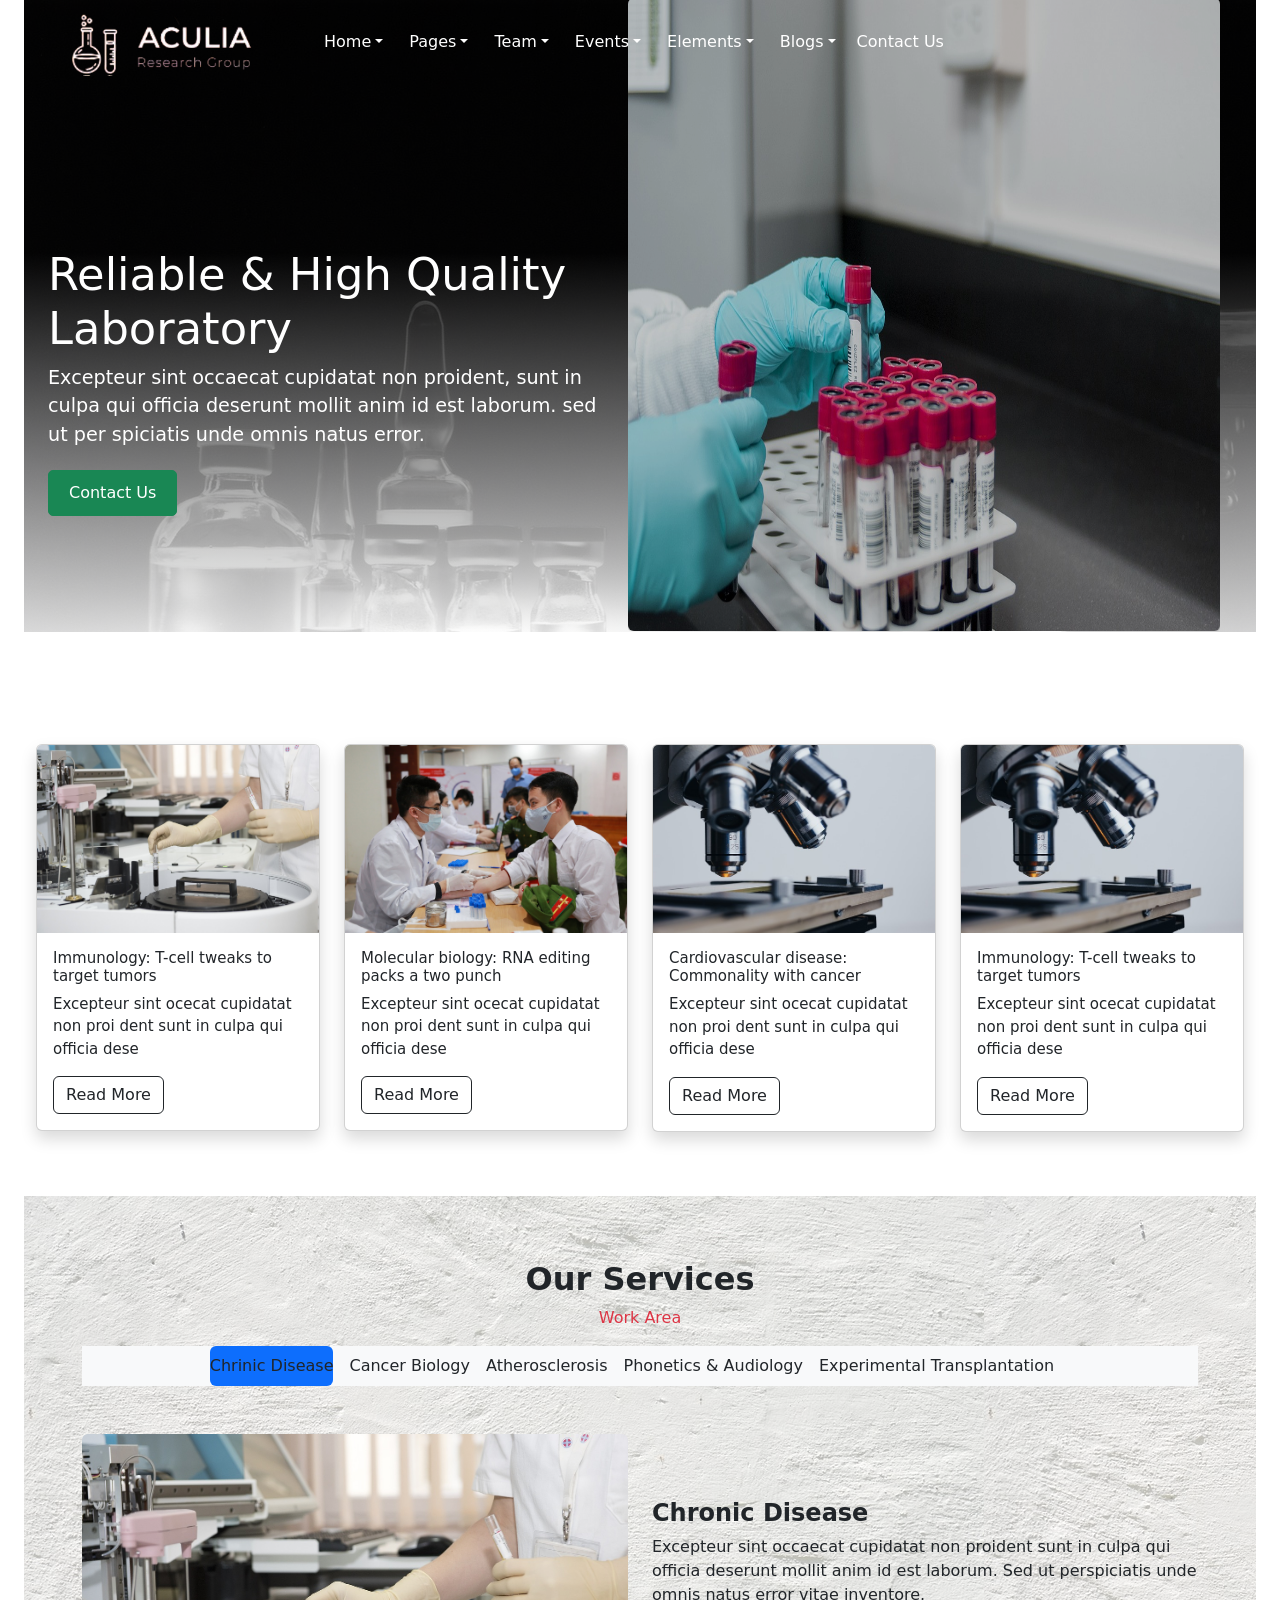
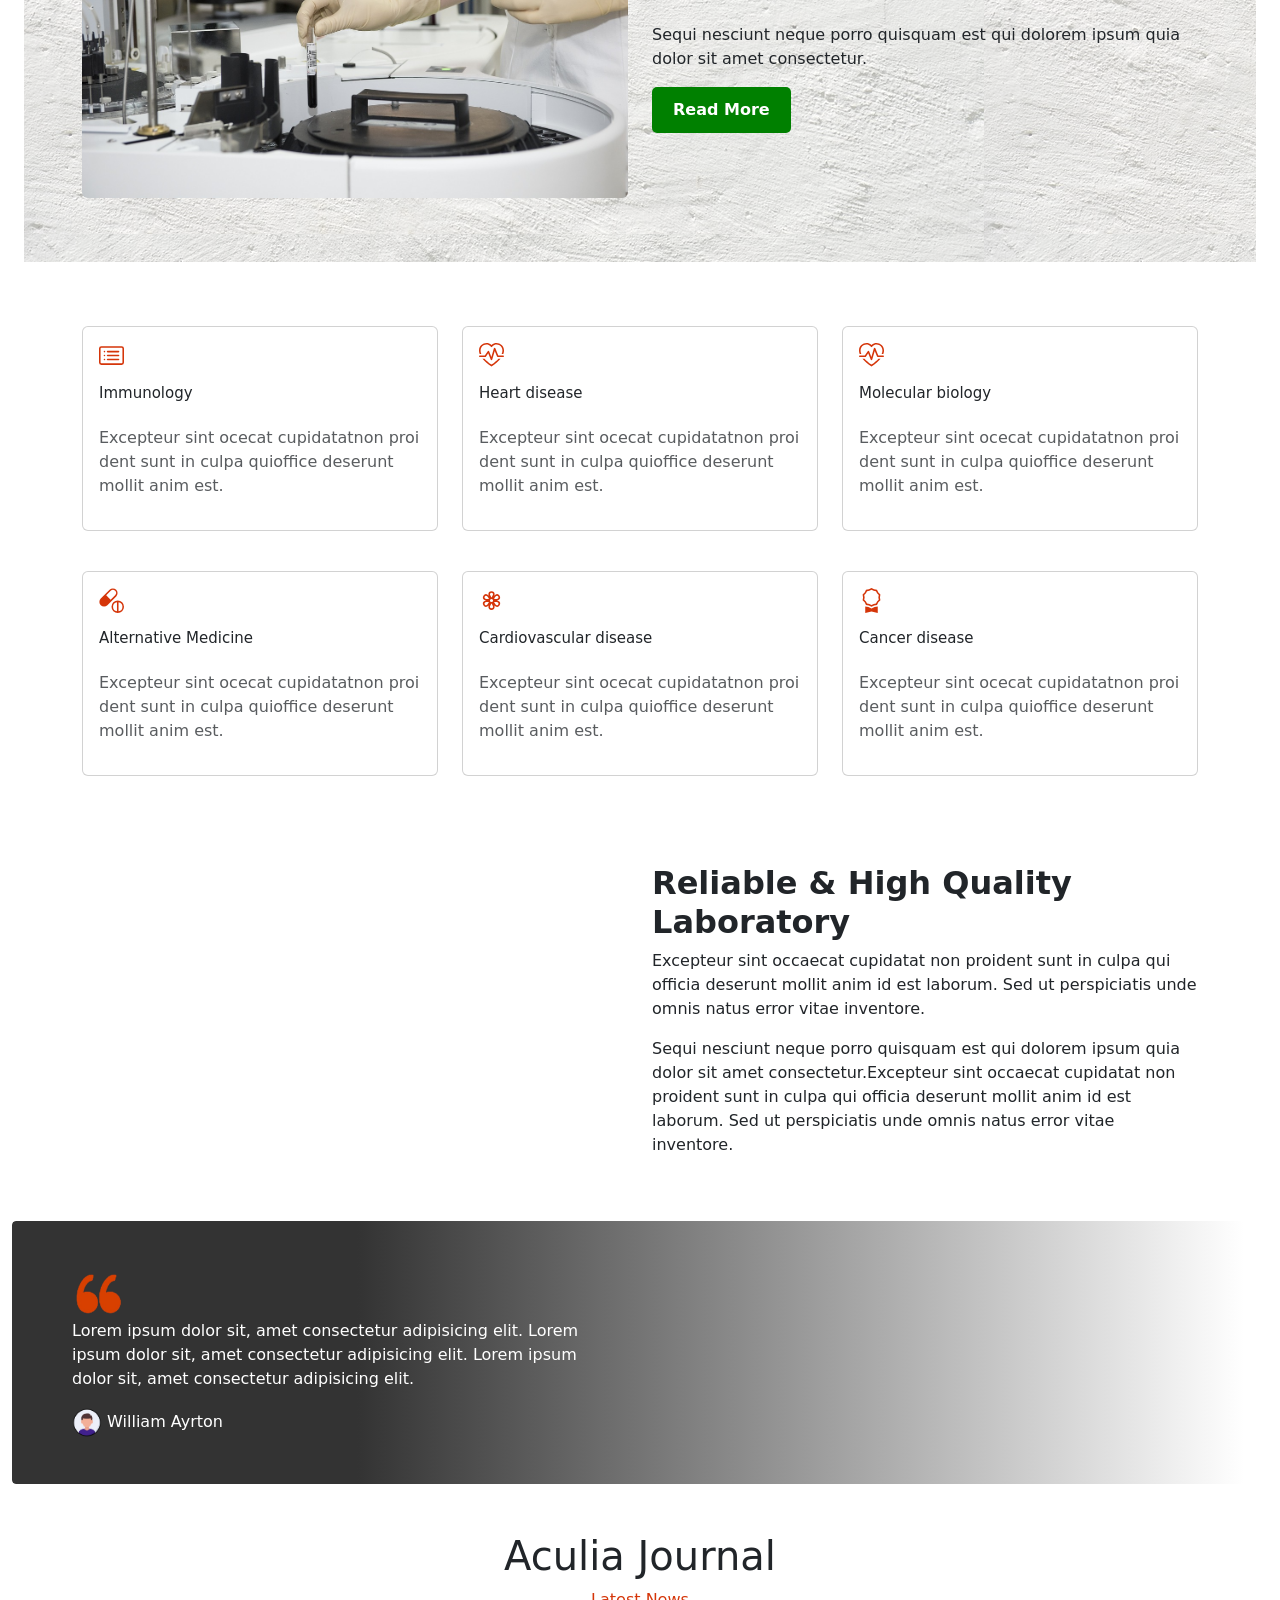
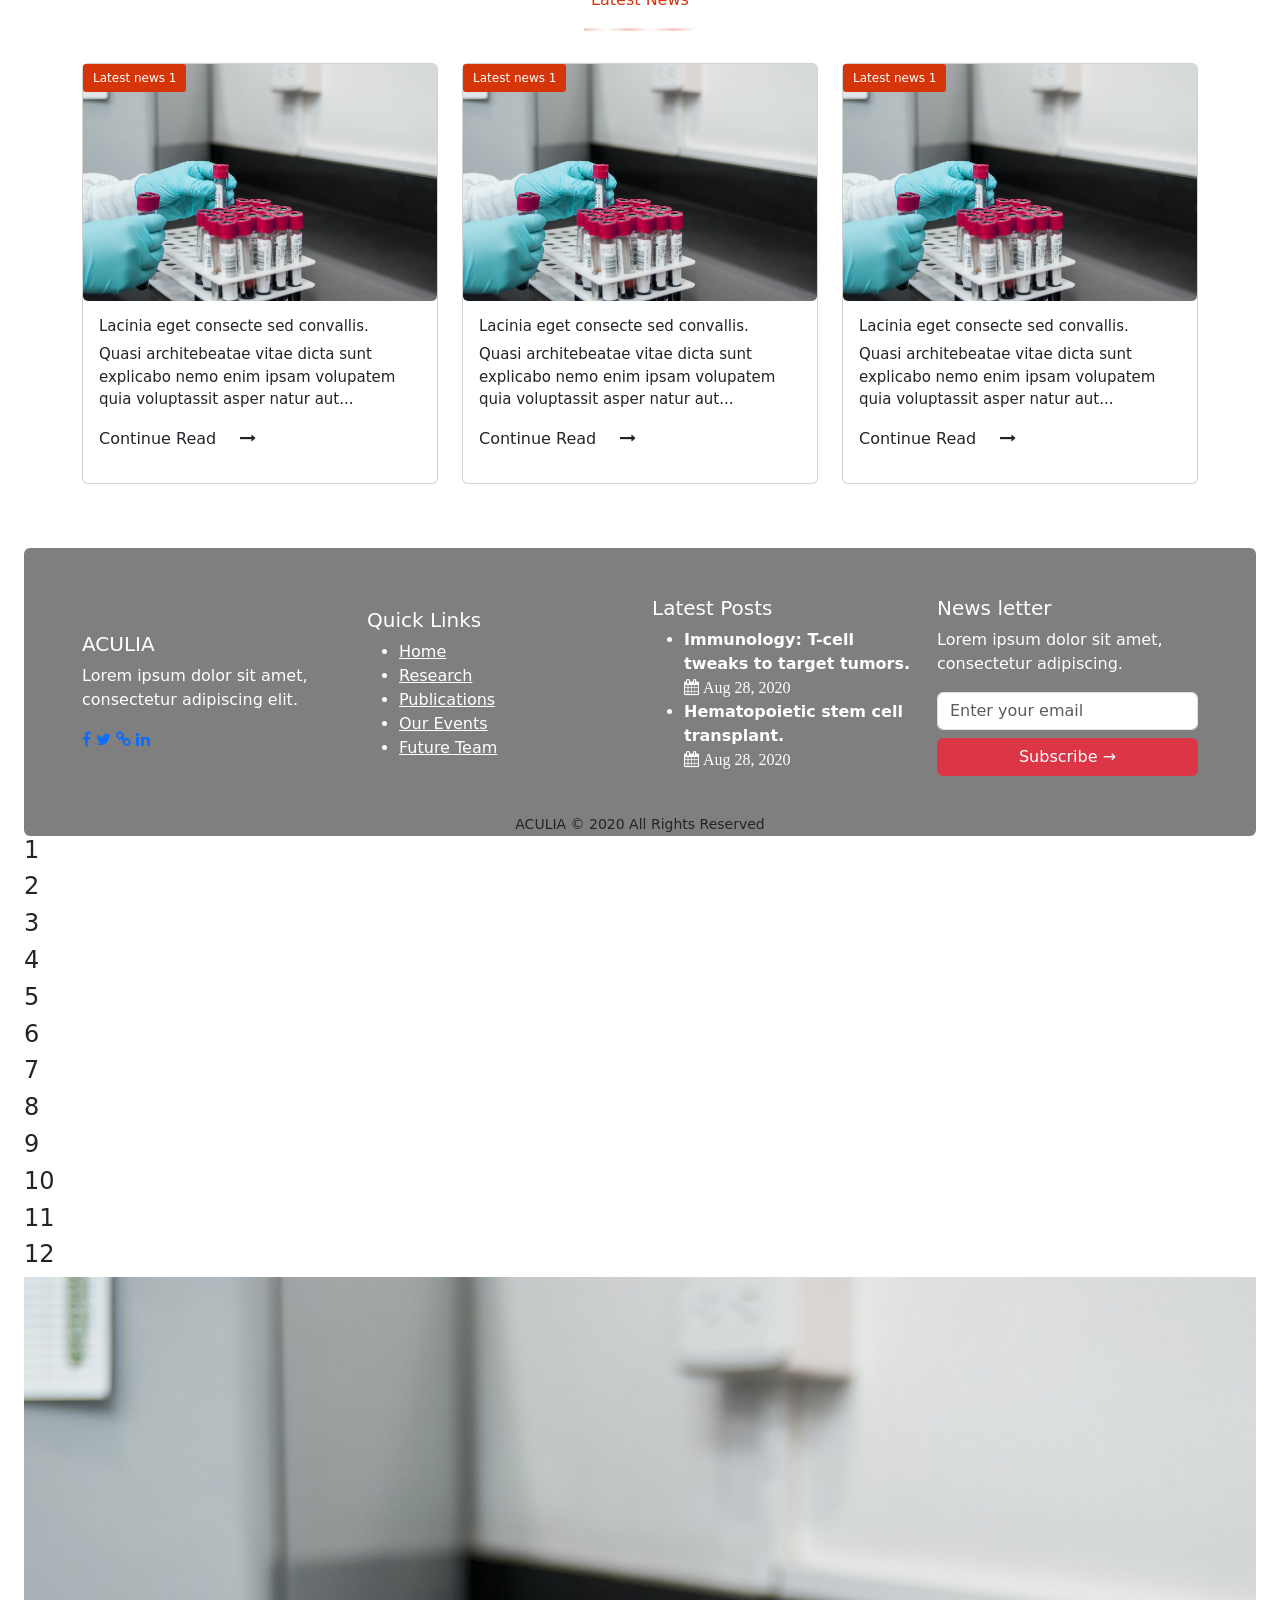
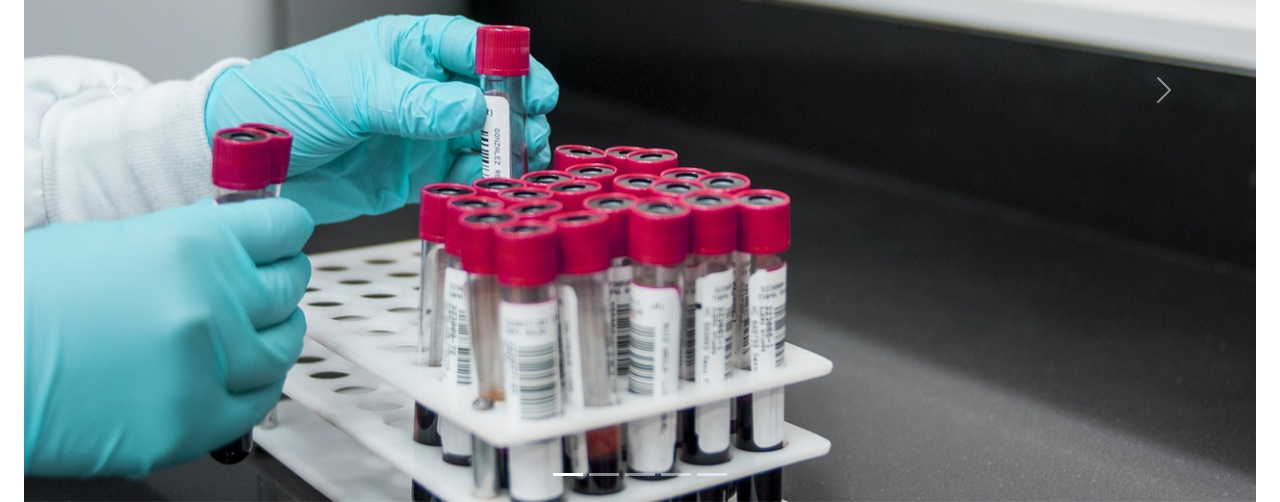
==== Exercise 5 bootstrap/index.html @ 1ebc4713 "[ADD] new task" ====
<!DOCTYPE html>
<html lang="en">
<head>
    <meta charset="UTF-8">
    <meta name="viewport" content="width=device-width, initial-scale=1.0">
    <title>ACULIA</title>
    <link rel="stylesheet" href="https://cdn.jsdelivr.net/npm/bootstrap@4.6.2/dist/css/bootstrap.min.css" integrity="sha384-xOolHFLEh07PJGoPkLv1IbcEPTNtaed2xpHsD9ESMhqIYd0nLMwNLD69Npy4HI+N" crossorigin="anonymous">
    <link href="https://cdn.jsdelivr.net/npm/bootstrap@5.3.0/dist/css/bootstrap.min.css" rel="stylesheet">
    <link rel="stylesheet" href="static/src/css/style.css">
    <link rel="stylesheet" href="https://cdnjs.cloudflare.com/ajax/libs/font-awesome/4.7.0/css/font-awesome.css">
    <link rel="stylesheet" href="/static/src/css/owl.carousel.min.css">
    <link rel="stylesheet" href="/static/src/css/owl.theme.default.min.css">
</head>
<body>
<div class="container-fluid">

  <!-- main section  -->
  <div class="container-fluid">
    <div class="container-fluid main_container" style="background-image: url('static/src/image/background.jpg');">
      <div class="col-lg-12 sub_1" >
        <nav class="navbar navbar-expand-lg">
          <div class="container-fluid">
            <img src="static/src/image/logo.png" style="width: 200px;" alt="logo">
            <button class="navbar-toggler" type="button" data-toggle="collapse" data-target="#navbarSupportedContent">
              <span class="fa fa-bars text-white"></span>
            </button>
            <ul class="collapse navbar-collapse navbar-nav ml-5" id="navbarSupportedContent">
              <li class="nav-item dropdown">
                <button type="button" class="btn dropdown-toggle text-white" data-toggle="dropdown">Home</button>
                <div class="dropdown-menu">
                <a class="dropdown-item" href="#">Home1</a>
                <a class="dropdown-item" href="#">Home2</a>
                <a class="dropdown-item" href="#">Home3</a>
              </div>
              </li>
              <li class="nav-item dropdown">
                <button type="button" class="btn dropdown-toggle text-white" data-toggle="dropdown">Pages</button>
                <div class="dropdown-menu">
                  <a class="dropdown-item" href="#">Home1</a>
                  <a class="dropdown-item" href="#">Home2</a>
                  <a class="dropdown-item" href="#">Home3</a>
                </div>
              </li>
              <li class="nav-item dropdown">
                <button type="button" class="btn dropdown-toggle text-white" data-toggle="dropdown">Team</button>
                <div class="dropdown-menu">
                  <a class="dropdown-item" href="#">Home1</a>
                  <a class="dropdown-item" href="#">Home2</a>
                  <a class="dropdown-item" href="#">Home3</a>
                </div>
              </li>
              <li class="nav-item dropdown">
                <button type="button" class="btn dropdown-toggle text-white" data-toggle="dropdown">Events</button>
                <div class="dropdown-menu">
                  <a class="dropdown-item" href="#">Home1</a>
                  <a class="dropdown-item" href="#">Home2</a>
                  <a class="dropdown-item" href="#">Home3</a>
                </div>
              </li>
              <li class="nav-item dropdown">
                <button type="button" class="btn dropdown-toggle text-white" data-toggle="dropdown">Elements</button>
                <div class="dropdown-menu">
                  <a class="dropdown-item" href="#">Home1</a>
                  <a class="dropdown-item" href="#">Home2</a>
                  <a class="dropdown-item" href="#">Home3</a>
                </div>
              </li>
              <li class="nav-item dropdown">
                <button type="button" class="btn dropdown-toggle text-white" data-toggle="dropdown">Blogs</button>
                <div class="dropdown-menu">
                  <a class="dropdown-item" href="#">Home1</a>
                  <a class="dropdown-item" href="#">Home2</a>
                  <a class="dropdown-item" href="#">Home3</a>
                </div>
              </li>
              <li class="nav-item">
                <a class="nav-link text-white" href="#contact">Contact Us</a>
              </li>
            </ul>
          </div>
        </nav>
    </div>

    <!-- header section  -->
    <header class="hero_section position-relative text-white mt-5">
      <div class="container-fluid">
        <div class="row align-item-center">
          <div class="row header_align">
            <div class="col-lg-6 my-3">
              <h1>Reliable & High Quality Laboratory</h1>
              <p>Excepteur sint occaecat cupidatat non proident, sunt in culpa qui officia deserunt mollit anim id est laborum. sed ut per spiciatis unde omnis natus error.</p>
              <a href="#" class="btn btn-success">Contact Us</a>
            </div>
            <div class="col-lg-6 header_img">
              <img src="static/src/image/lab.jpg" class="img-fluid header_content_img mb-4 rounded" alt="lab">
            </div>
          </div>
        </div>
      </div>
    </header>
  </div>

  <!-- owl section  -->
    <section class="py-5">
      <div class="container-fluid text-center">
          <div class="row mt-5">
              <div class="col-sm-12 col-md-6 col-lg-3">
                  <div class="card shadow my-3">
                      <img src="static/src/image/service1.jpg" class="card-img-top" alt="Service">
                      <div class="card-body text-left card_owl">
                        <div class="body_text body_text_margin mb-3">
                          <h5 class="card-title">Immunology: T-cell tweaks to target tumors</h5>
                          <p class="card-text">Excepteur sint ocecat cupidatat non proi dent sunt in culpa qui officia dese</p>
                        </div>
                          <a href="#" class="btn btn-outline-dark">Read More</a>
                      </div>
                  </div>
              </div>
              <div class="col-sm-12 col-md-6 col-lg-3">
                  <div class="card shadow my-3">
                      <img src="static/src/image/service2.jpg" class="card-img-top" alt="Service">
                      <div class="card-body text-left">
                        <div class="body_text mb-3">
                          <h5 class="card-title">Molecular biology: RNA editing packs a two punch</h5>
                          <p class="card-text">Excepteur sint ocecat cupidatat non proi dent sunt in culpa qui officia dese</p>
                        </div>
                          <a href="#" class="btn btn-outline-dark">Read More</a>
                      </div>
                  </div>
              </div>
              <div class="col-sm-12 col-md-6 col-lg-3">
                  <div class="card shadow my-3">
                      <img src="static/src/image/service3.jpg" class="card-img-top" alt="Service">
                      <div class="card-body text-left">
                        <div class="body_text mb-3">
                          <h5 class="card-title">Cardiovascular disease: Commonality with cancer</h5>
                          <p class="card-text">Excepteur sint ocecat cupidatat non proi dent sunt in culpa qui officia dese</p>
                        </div>
                          <a href="#" class="btn btn-outline-dark">Read More</a>
                      </div>
                  </div>
              </div>
              <div class="col-sm-12 col-md-6 col-lg-3">
                <div class="card shadow my-3">
                    <img src="static/src/image/service3.jpg" class="card-img-top" alt="Service">
                    <div class="card-body text-left">
                      <div class="body_text body_text_margin mb-3">
                        <h5 class="card-title">Immunology: T-cell tweaks to target tumors</h5>
                        <p class="card-text">Excepteur sint ocecat cupidatat non proi dent sunt in culpa qui officia dese</p>
                      </div>
                        <a href="#" class="btn btn-outline-dark">Read More</a>
                    </div>
                </div>
            </div>
          </div>
      </div>
  </section>

  <!-- tab section -->
  <section class="services p-3" style="background-image: url('static/src/image/bg2.jpg');">
    <div class="container service_content mt-5">
      <div class="text-center">
          <h2 class="fw-bold">Our Services</h2>
          <p class="text-danger">Work Area</p>
      </div>
      <nav class="nav navbar-expand-sm justify-content-center bg-light">
        <ul class="navbar-nav nav-pills" role="tablist">
          <li class="navbar-list">
            <a class="nav-link active mr-3" data-bs-toggle="tab" href="#chronic">Chrinic Disease</a>
          </li>
          <li class="navbar-list">
            <a class="nav-link mr-3" data-bs-toggle="tab" href="#phonetics">Cancer Biology</a>
          </li>
          <li class="navbar-list">
            <a class="nav-link mr-3" data-bs-toggle="tab" href="#corona">Atherosclerosis</a>
          </li>
          <li class="navbar-list">
            <a class="nav-link mr-3" data-bs-toggle="tab" href="#Audiology">Phonetics & Audiology</a>
          </li>
          <li class="navbar-list">
            <a class="nav-link mr-3" data-bs-toggle="tab" href="#Experimental">Experimental Transplantation</a>
          </li>
        </ul>
      </nav>

      <div class="tab-content mt-5">
        <div id="chronic" class="tab-pane fade show active">
          <div class="row align-items-center">
            <div class="col-md-6">
                <img src="static/src/image/tab.jpg" class="img-fluid rounded" alt="Chronic Disease">
            </div>
            <div class="col-md-6">
                <h4 class="fw-bold">Chronic Disease</h4>
                <p>
                    Excepteur sint occaecat cupidatat non proident sunt in culpa qui officia deserunt mollit 
                    anim id est laborum. Sed ut perspiciatis unde omnis natus error vitae inventore.
                </p>
                <p>
                    Sequi nesciunt neque porro quisquam est qui dolorem ipsum quia dolor sit amet consectetur.
                </p>
                  <a href="#" class="btn body1 btn-read-more">Read More</a>
            </div>
          </div>
        </div>
      </div>

      <div class="tab-content mt-5">
        <div id="phonetics" class="tab-pane fade show">
          <div class="row align-items-center">
            <div class="col-md-6">
                <img src="static/src/image/lab.jpg" class="img-fluid rounded" alt="Chronic Disease">
            </div>
            <div class="col-md-6">
                <h4 class="fw-bold">Cancer Biology</h4>
                <p>
                    Excepteur sint occaecat cupidatat non proident sunt in culpa qui officia deserunt mollit 
                    anim id est laborum. Sed ut perspiciatis unde omnis natus error vitae inventore.
                </p>
                <p>
                    Sequi nesciunt neque porro quisquam est qui dolorem ipsum quia dolor sit amet consectetur.
                </p>
                  <a href="#" class="btn body1 btn-read-more">Read More</a>
            </div>
          </div>
        </div>
      </div>

      <div class="tab-content mt-5">
        <div id="corona" class="tab-pane fade show">
          <div class="row align-items-center">
            <div class="col-md-6">
                <img src="static/src/image/tab.jpg" class="img-fluid rounded" alt="Chronic Disease">
            </div>
            <div class="col-md-6">
                <h4 class="fw-bold">Atherosclerosis</h4>
                <p>
                    Excepteur sint occaecat cupidatat non proident sunt in culpa qui officia deserunt mollit 
                    anim id est laborum. Sed ut perspiciatis unde omnis natus error vitae inventore.
                </p>
                <p>
                    Sequi nesciunt neque porro quisquam est qui dolorem ipsum quia dolor sit amet consectetur.
                </p>
                  <a href="#" class="btn body1 btn-read-more">Read More</a>
            </div>
          </div>
        </div>
      </div>

      <div class="tab-content mt-5">
        <div id="Audiology" class="tab-pane fade show">
          <div class="row align-items-center">
            <div class="col-md-6">
              <img src="static/src/image/lab.jpg" class="img-fluid rounded" alt="Audiology">
            </div>
            <div class="col-md-6">
              <h4 class="fw-bold">Phonetics & Audiology</h4>
              <p>
                Excepteur sint occaecat cupidatat non proident sunt in culpa qui officia deserunt mollit 
                anim id est laborum. Sed ut perspiciatis unde omnis natus error vitae inventore.
              </p>
              <p>
                Sequi nesciunt neque porro quisquam est qui dolorem ipsum quia dolor sit amet consectetur.
              </p>
              <a href="#" class="btn body1 btn-read-more">Read More</a>
            </div>
          </div>
        </div>
      </div>

      <div class="tab-content mt-5">
        <div id="Experimental" class="tab-pane fade show">
          <div class="row align-items-center">
            <div class="col-md-6">
              <img src="static/src/image/tab.jpg" class="img-fluid rounded" alt="Audiology">
            </div>
            <div class="col-md-6">
              <h4 class="fw-bold">Experimental Transplantation</h4>
              <p>
                Excepteur sint occaecat cupidatat non proident sunt in culpa qui officia deserunt mollit 
                anim id est laborum. Sed ut perspiciatis unde omnis natus error vitae inventore.
              </p>
              <p>
                Sequi nesciunt neque porro quisquam est qui dolorem ipsum quia dolor sit amet consectetur.
              </p>
              <a href="#" class="btn body1 btn-read-more">Read More</a>
            </div>
          </div>
        </div>
      </div>
  </section>

  <!-- card section -->
  <section class="pt-5">
    <div class="container">
      <div class="row">
        <div class="col-sm-12 col-md-4 col-lg-4 my-3">
          <div class="card p-3">
            <i class="bi bi-card-list"><svg xmlns="http://www.w3.org/2000/svg" width="25" height="25" fill="#d53509" class="bi bi-card-list" viewBox="0 0 16 16">
              <path d="M14.5 3a.5.5 0 0 1 .5.5v9a.5.5 0 0 1-.5.5h-13a.5.5 0 0 1-.5-.5v-9a.5.5 0 0 1 .5-.5zm-13-1A1.5 1.5 0 0 0 0 3.5v9A1.5 1.5 0 0 0 1.5 14h13a1.5 1.5 0 0 0 1.5-1.5v-9A1.5 1.5 0 0 0 14.5 2z"/>
              <path d="M5 8a.5.5 0 0 1 .5-.5h7a.5.5 0 0 1 0 1h-7A.5.5 0 0 1 5 8m0-2.5a.5.5 0 0 1 .5-.5h7a.5.5 0 0 1 0 1h-7a.5.5 0 0 1-.5-.5m0 5a.5.5 0 0 1 .5-.5h7a.5.5 0 0 1 0 1h-7a.5.5 0 0 1-.5-.5m-1-5a.5.5 0 1 1-1 0 .5.5 0 0 1 1 0M4 8a.5.5 0 1 1-1 0 .5.5 0 0 1 1 0m0 2.5a.5.5 0 1 1-1 0 .5.5 0 0 1 1 0"/>
            </svg></i>
            <h5 class="card-text mt-3">Immunology</h5>
            <p class="mt-3 text-muted">Excepteur sint ocecat cupidatatnon proi dent sunt in culpa quioffice deserunt mollit anim est.</p>
          </div>
        </div>
        <div class="col-sm-12 col-md-4 col-lg-4 my-3">
          <div class="card p-3">
            <i class="bi bi-heart-pulse"><svg xmlns="http://www.w3.org/2000/svg" width="25" height="25" fill="#d53509" class="bi bi-heart-pulse" viewBox="0 0 16 16">
              <path d="m8 2.748-.717-.737C5.6.281 2.514.878 1.4 3.053.918 3.995.78 5.323 1.508 7H.43c-2.128-5.697 4.165-8.83 7.394-5.857q.09.083.176.171a3 3 0 0 1 .176-.17c3.23-2.974 9.522.159 7.394 5.856h-1.078c.728-1.677.59-3.005.108-3.947C13.486.878 10.4.28 8.717 2.01zM2.212 10h1.315C4.593 11.183 6.05 12.458 8 13.795c1.949-1.337 3.407-2.612 4.473-3.795h1.315c-1.265 1.566-3.14 3.25-5.788 5-2.648-1.75-4.523-3.434-5.788-5"/>
              <path d="M10.464 3.314a.5.5 0 0 0-.945.049L7.921 8.956 6.464 5.314a.5.5 0 0 0-.88-.091L3.732 8H.5a.5.5 0 0 0 0 1H4a.5.5 0 0 0 .416-.223l1.473-2.209 1.647 4.118a.5.5 0 0 0 .945-.049l1.598-5.593 1.457 3.642A.5.5 0 0 0 12 9h3.5a.5.5 0 0 0 0-1h-3.162z"/>
            </svg></i>
            <h5 class="card-text mt-3">Heart disease</h5>
            <p class="mt-3 text-muted">Excepteur sint ocecat cupidatatnon proi dent sunt in culpa quioffice deserunt mollit anim est.</p>
          </div>
        </div>
        <div class="col-sm-12 col-md-4 col-lg-4 my-3">
          <div class="card p-3">
            <i class="bi bi-heart-pulse"><svg xmlns="http://www.w3.org/2000/svg" width="25" height="25" fill="#d53509" class="bi bi-heart-pulse" viewBox="0 0 16 16">
              <path d="m8 2.748-.717-.737C5.6.281 2.514.878 1.4 3.053.918 3.995.78 5.323 1.508 7H.43c-2.128-5.697 4.165-8.83 7.394-5.857q.09.083.176.171a3 3 0 0 1 .176-.17c3.23-2.974 9.522.159 7.394 5.856h-1.078c.728-1.677.59-3.005.108-3.947C13.486.878 10.4.28 8.717 2.01zM2.212 10h1.315C4.593 11.183 6.05 12.458 8 13.795c1.949-1.337 3.407-2.612 4.473-3.795h1.315c-1.265 1.566-3.14 3.25-5.788 5-2.648-1.75-4.523-3.434-5.788-5"/>
              <path d="M10.464 3.314a.5.5 0 0 0-.945.049L7.921 8.956 6.464 5.314a.5.5 0 0 0-.88-.091L3.732 8H.5a.5.5 0 0 0 0 1H4a.5.5 0 0 0 .416-.223l1.473-2.209 1.647 4.118a.5.5 0 0 0 .945-.049l1.598-5.593 1.457 3.642A.5.5 0 0 0 12 9h3.5a.5.5 0 0 0 0-1h-3.162z"/>
            </svg></i>
            <h5 class="card-text mt-3">Molecular biology</h5>
            <p class="mt-3 text-muted">Excepteur sint ocecat cupidatatnon proi dent sunt in culpa quioffice deserunt mollit anim est.</p>
          </div>
        </div>
      </div>

      <div class="row my-2">
        <div class="col-sm-12 col-md-4 col-lg-4 my-3">
          <div class="card p-3">
            <i class="bi bi-capsule-pill"><svg xmlns="http://www.w3.org/2000/svg" width="25" height="25" fill="#d53509" class="bi bi-capsule-pill" viewBox="0 0 16 16">
              <path d="M11.02 5.364a3 3 0 0 0-4.242-4.243L1.121 6.778a3 3 0 1 0 4.243 4.243l5.657-5.657Zm-6.413-.657 2.878-2.879a2 2 0 1 1 2.829 2.829L7.435 7.536zM12 8a4 4 0 1 1 0 8 4 4 0 0 1 0-8m-.5 1.042a3 3 0 0 0 0 5.917zm1 5.917a3 3 0 0 0 0-5.917z"/>
            </svg></i>
            <h5 class="card-text mt-3">Alternative Medicine</h5>
            <p class="mt-3 text-muted">Excepteur sint ocecat cupidatatnon proi dent sunt in culpa quioffice deserunt mollit anim est.</p>
          </div>
        </div>
        <div class="col-sm-12 col-md-4 col-lg-4 my-3">
          <div class="card p-3">
            <i class="bi bi-card-list"><svg xmlns="http://www.w3.org/2000/svg" width="25" height="25" fill="#d53509" class="bi bi-flower3" viewBox="0 0 16 16">
              <path d="M11.424 8c.437-.052.811-.136 1.04-.268a2 2 0 0 0-2-3.464c-.229.132-.489.414-.752.767C9.886 4.63 10 4.264 10 4a2 2 0 1 0-4 0c0 .264.114.63.288 1.035-.263-.353-.523-.635-.752-.767a2 2 0 0 0-2 3.464c.229.132.603.216 1.04.268-.437.052-.811.136-1.04.268a2 2 0 1 0 2 3.464c.229-.132.489-.414.752-.767C6.114 11.37 6 11.736 6 12a2 2 0 1 0 4 0c0-.264-.114-.63-.288-1.035.263.353.523.635.752.767a2 2 0 1 0 2-3.464c-.229-.132-.603-.216-1.04-.268M9 4a2 2 0 0 1-.045.205q-.059.2-.183.484a13 13 0 0 1-.637 1.223L8 6.142l-.135-.23a13 13 0 0 1-.637-1.223 4 4 0 0 1-.183-.484A2 2 0 0 1 7 4a1 1 0 1 1 2 0M3.67 5.5a1 1 0 0 1 1.366-.366 2 2 0 0 1 .156.142q.142.15.326.4c.245.333.502.747.742 1.163l.13.232-.265.002a13 13 0 0 1-1.379-.06 4 4 0 0 1-.51-.083 2 2 0 0 1-.2-.064A1 1 0 0 1 3.67 5.5m1.366 5.366a1 1 0 0 1-1-1.732l.047-.02q.055-.02.153-.044.202-.048.51-.083a13 13 0 0 1 1.379-.06q.135 0 .266.002l-.131.232c-.24.416-.497.83-.742 1.163a4 4 0 0 1-.327.4 2 2 0 0 1-.155.142M9 12a1 1 0 0 1-2 0 2 2 0 0 1 .045-.206q.058-.198.183-.483c.166-.378.396-.808.637-1.223L8 9.858l.135.23c.241.415.47.845.637 1.223q.124.285.183.484A1.3 1.3 0 0 1 9 12m3.33-6.5a1 1 0 0 1-.366 1.366 2 2 0 0 1-.2.064q-.202.048-.51.083c-.412.045-.898.061-1.379.06q-.135 0-.266-.002l.131-.232c.24-.416.497-.83.742-1.163a4 4 0 0 1 .327-.4q.07-.074.114-.11l.041-.032a1 1 0 0 1 1.366.366m-1.366 5.366a2 2 0 0 1-.155-.141 4 4 0 0 1-.327-.4A13 13 0 0 1 9.74 9.16l-.13-.232.265-.002c.48-.001.967.015 1.379.06q.308.035.51.083.098.024.153.044l.048.02a1 1 0 1 1-1 1.732zM8 9a1 1 0 1 1 0-2 1 1 0 0 1 0 2"/>
            </svg></i>
            <h5 class="card-text mt-3">Cardiovascular disease</h5>
            <p class="mt-3 text-muted">Excepteur sint ocecat cupidatatnon proi dent sunt in culpa quioffice deserunt mollit anim est.</p>
          </div>
        </div>
        <div class="col-sm-12 col-md-4 col-lg-4 my-3">
          <div class="card p-3 card_end">
            <i class="bi bi-card-list"><svg xmlns="http://www.w3.org/2000/svg" width="25" height="25" fill="#d53509" class="bi bi-award" viewBox="0 0 16 16">
              <path d="M9.669.864 8 0 6.331.864l-1.858.282-.842 1.68-1.337 1.32L2.6 6l-.306 1.854 1.337 1.32.842 1.68 1.858.282L8 12l1.669-.864 1.858-.282.842-1.68 1.337-1.32L13.4 6l.306-1.854-1.337-1.32-.842-1.68zm1.196 1.193.684 1.365 1.086 1.072L12.387 6l.248 1.506-1.086 1.072-.684 1.365-1.51.229L8 10.874l-1.355-.702-1.51-.229-.684-1.365-1.086-1.072L3.614 6l-.25-1.506 1.087-1.072.684-1.365 1.51-.229L8 1.126l1.356.702z"/>
              <path d="M4 11.794V16l4-1 4 1v-4.206l-2.018.306L8 13.126 6.018 12.1z"/>
            </svg></i>
            <h5 class="card-text mt-3">Cancer disease</h5>
            <p class="mt-3 text-muted">Excepteur sint ocecat cupidatatnon proi dent sunt in culpa quioffice deserunt mollit anim est.</p>
          </div>
        </div>
      </div>
    </div>
  </section>

  <!-- COMPONENT SECTION -->
  <section class="component">
    <div class="row">

    </div>
  </section>
  <!-- contact section -->
  <!-- <section class="container-fluid hero my-5">
    <div class="container content1 text-white text-center d-flex justify-content-center rounded">
      <div>
        <h1 class="text font-weight-bold mt-5">All The Services You Expect From Aculia</h1>
        <a href="#" class="text body btn btn-danger btn-lg mt-3">Contact Us</a>
      </div>
    </div> -->
    <!-- <div class="container cont text-white py-4 rounded">
      <div class="container text">
        <h2 class="font-weight-bold text-left">Immunology: T-cell tweaks to target tumours</h2>
        <div class="row mt-4">
            <div class="col-md-4"><span style="color: #d53509;">></span> Bachelor of Science</div>
            <div class="col-md-4"><span style="color: #d53509;">></span> Doctor of Philosophy</div>
            <div class="col-md-4"><span style="color: #d53509;">></span> Master of Science</div>
            <div class="col-md-4"><span style="color: #d53509;">></span> Bachelor of Science</div>
            <div class="col-md-4"><span style="color: #d53509;">></span> Doctor of Philosophy</div>
            <div class="col-md-4"><span style="color: #d53509;">></span> Master of Science</div>
            <div class="col-md-4"><span style="color: #d53509;">></span> Bachelor of Science</div>
            <div class="col-md-4"><span style="color: #d53509;">></span> Doctor of Philosophy</div>
            <div class="col-md-4"><span style="color: #d53509;">></span> Master of Science</div>
        </div>
      </div>
    </div> -->
  <!-- </section> -->

  <!-- youtube section -->
  <section class="video">
    <div class="container">
      <div class="row my-5">
        <div class="col-sm-12 col-md-6 col-lg-6 d-flex justify-content-center">
          <iframe class="rounded youtube"src="https://www.youtube.com/embed/xJx40uePLPk?si=qBilhSv5XJtiGqSK?autoplay=1&mute=1"></iframe>
        </div>
        <div class="col-sm-12 col-md-6 col-lg-6">
          <h2 class="fw-bold mt-3">Reliable & High Quality Laboratory</h2>
          <p>
            Excepteur sint occaecat cupidatat non proident sunt in culpa qui officia deserunt mollit 
            anim id est laborum. Sed ut perspiciatis unde omnis natus error vitae inventore.
          </p>
          <p>
            Sequi nesciunt neque porro quisquam est qui dolorem ipsum quia dolor sit amet consectetur.Excepteur sint occaecat cupidatat non proident sunt in culpa qui officia deserunt mollit 
            anim id est laborum. Sed ut perspiciatis unde omnis natus error vitae inventore.
          </p>
        </div>
      </div>
    </div>
  </section>

  <section class="experience my-5">
    <div class="row experience_bg p-5">
      <div class="col-lg-6">
        <img class="experience_img" src="static/src/image/inverted.png" width="10%" height="30%">
        <p class="text-white experience_text">Lorem ipsum dolor sit, amet consectetur adipisicing elit. Lorem ipsum dolor sit, amet consectetur adipisicing elit. Lorem ipsum dolor sit, amet consectetur adipisicing elit.</p>
        <div class="row">
          <div class="col">
            <img class="experience_img" src="static/src/image/profile.png" width="30px">
            <span class="experience_text text-white">William Ayrton</span>
          </div>
        </div>
      </div>
      <div class="col-lg-6"></div>
    </div>
  </section>

  <section class="employee-cart container mb-5">
    <h1 class="align-item-center justify-content-center d-flex">Aculia Journal</h1>
    <p class="justify-content-center align-item-center d-flex" style="color: #d53509;">Latest News</p>
    <hr class="line d-flex mx-auto justify-content-center" style="width: 10%;">
   <div class="row">
    <div class="col-sm-12 col-md-4 col-lg-4 my-3">
      <div class="card">
        <span class="sale-badge">Latest news 1</span>
        <img class="card-img" src="static/src/image/lab.jpg" alt="card-img1" style="width: 100%;">
        <div class="card-body">
        <h4 class="card-title">
          Lacinia eget consecte sed convallis.
        </h4>
        <p class="card-text">Quasi architebeatae vitae dicta sunt explicabo nemo enim ipsam volupatem quia voluptassit asper natur aut...</p>
        <p class="conti_btn">Continue Read<span class="fa fa-long-arrow-right ml-4"></span></p>
        </div>
      </div>
    </div>
    <div class="col-sm-12 col-md-4 col-lg-4 my-3">
      <div class="card">
        <span class="sale-badge">Latest news 1</span>
        <img class="card-img" src="static/src/image/lab.jpg" alt="card-img1" style="width: 100%;">
        <div class="card-body">
        <h4 class="card-title">
          Lacinia eget consecte sed convallis.
        </h4>
        <p class="card-text">Quasi architebeatae vitae dicta sunt explicabo nemo enim ipsam volupatem quia voluptassit asper natur aut...</p>
        <p>Continue Read<span class="fa fa-long-arrow-right ml-4"></span></p>
        </div>
      </div>
    </div>
    <div class="col-sm-12 col-md-4 col-lg-4 my-3">
      <div class="card">
        <span class="sale-badge">Latest news 1</span>
        <img class="card-img" src="static/src/image/lab.jpg" alt="card-img1" style="width: 100%;">
        <div class="card-body">
        <h4 class="card-title">
          Lacinia eget consecte sed convallis.
        </h4>
        <p class="card-text">Quasi architebeatae vitae dicta sunt explicabo nemo enim ipsam volupatem quia voluptassit asper natur aut...</p>
        <p>Continue Read<span class="fa fa-long-arrow-right ml-4"></span></p>
        </div>
      </div>
    </div>
    </div> 
  </section>

  <footer class="footer bg rounded" id="contact">
    <div class="container dis">
        <div class="row mt-5">
            <!-- About Section -->
            <div class="col-md-3 footer_text text-white my-auto">
                <h5>ACULIA</h5>
                <p>Lorem ipsum dolor sit amet, consectetur adipiscing elit.</p>
                <div class="social-icons ">
                    <a href="#"><i class="fa fa-facebook"></i></a>
                    <a href="#"><i class="fa fa-twitter"></i></a>
                    <a href="#"><i class="fa fa-link"></i></a>
                    <a href="#"><i class="fa fa-linkedin"></i></a>
                </div>
            </div>

            <!-- Quick Links -->
            <div class="col-md-3 footer_text text-white my-auto">
              <h5>Quick Links</h5>
              <ul>
                    <li><a class="text-white footer_text_li" href="#">Home</a></li>
                    <li><a class="text-white footer_text_li" href="#">Research</a></li>
                    <li><a class="text-white footer_text_li" href="#">Publications</a></li>
                    <li><a class="text-white footer_text_li" href="#">Our Events</a></li>
                    <li><a class="text-white footer_text_li" href="#">Future Team</a></li>
                </ul>
            </div>

            <!-- Latest Posts -->
            <div class="col-md-3 text-white my-auto">
                <h5>Latest Posts</h5>
                <ul>
                    <li>
                        <strong class="footer_text_li">Immunology: T-cell tweaks to target tumors.</strong><br>
                        <small class="fa fa-calendar footer_text_li"> Aug 28, 2020</small>
                    </li>
                    <li>
                        <strong class="footer_text_li">Hematopoietic stem cell transplant.</strong><br>
                        <small class="fa fa-calendar footer_text_li"> Aug 28, 2020</small>
                    </li>
                </ul>
            </div>

            <!-- Newsletter -->
            <div class="col-md-3 text-white">
                <h5>News letter</h5>
                <p class="footer_text_li">Lorem ipsum dolor sit amet, consectetur adipiscing.</p>
                <input type="email" class="form-control mb-2" placeholder="Enter your email">
                <button class="btn btn-danger btn-block">Subscribe →</button>
            </div>
        </div>

        <!-- Footer Bottom -->
        <div class="text-center mt-4">
            <small>ACULIA © 2020 All Rights Reserved</small>
        </div>
    </div>
</footer>
  
<div class="owl-carousel owl-theme">
  <div class="item"><h4>1</h4></div>
  <div class="item"><h4>2</h4></div>
  <div class="item"><h4>3</h4></div>
  <div class="item"><h4>4</h4></div>
  <div class="item"><h4>5</h4></div>
  <div class="item"><h4>6</h4></div>
  <div class="item"><h4>7</h4></div>
  <div class="item"><h4>8</h4></div>
  <div class="item"><h4>9</h4></div>
  <div class="item"><h4>10</h4></div>
  <div class="item"><h4>11</h4></div>
  <div class="item"><h4>12</h4></div>
</div>

<div id="carouselExample" class="carousel slide" data-bs-ride="carousel">
  
  <!-- Indicators/Dots -->
  <div class="carousel-indicators">
    <button type="button" data-bs-target="#carouselExample" data-bs-slide-to="0" class="active" aria-current="true" aria-label="Slide 1"></button>
    <button type="button" data-bs-target="#carouselExample" data-bs-slide-to="1" aria-label="Slide 2"></button>
    <button type="button" data-bs-target="#carouselExample" data-bs-slide-to="2" aria-label="Slide 3"></button>
    <button type="button" data-bs-target="#carouselExample" data-bs-slide-to="3" aria-label="Slide 4"></button>
    <button type="button" data-bs-target="#carouselExample" data-bs-slide-to="4" aria-label="Slide 5"></button>
  </div>

  <!-- Carousel Inner -->
  <div class="carousel-inner">
    <div class="carousel-item active">
      <img src="static/src/image/lab.jpg" class="d-block w-100" alt="Slide 1">
    </div>
    <div class="carousel-item">
      <img src="static/src/image/service1.jpg" class="d-block w-100" alt="Slide 2">
    </div>
    <div class="carousel-item">
      <img src="static/src/image/service2.jpg" class="d-block w-100" alt="Slide 3">
    </div>
    <div class="carousel-item">
      <img src="static/src/image/service1.jpg" class="d-block w-100" alt="Slide 4">
    </div>
    <div class="carousel-item">
      <img src="static/src/image/service2.jpg" class="d-block w-100" alt="Slide 5">
    </div>
  </div>

  <!-- Navigation Controls -->
  <button class="carousel-control-prev" type="button" data-bs-target="#carouselExample" data-bs-slide="prev">
    <span class="carousel-control-prev-icon" aria-hidden="true"></span>
    <span class="visually-hidden">Previous</span>
  </button>
  <button class="carousel-control-next" type="button" data-bs-target="#carouselExample" data-bs-slide="next">
    <span class="carousel-control-next-icon" aria-hidden="true"></span>
    <span class="visually-hidden">Next</span>
  </button>

</div>

  </div>
</div>
<script src="/static/src/js/jquery.min.js"></script>
<script src="/static/src/js/owl.carousel.js"></script>
<script src="/static/src/js/owl.carousel.min.js"></script>
<script src="/static/src/js/style.js"></script>
<script src="https://cdn.jsdelivr.net/npm/bootstrap@5.3.3/dist/js/bootstrap.bundle.min.js"></script>
<script src="https://cdn.jsdelivr.net/npm/jquery@3.5.1/dist/jquery.slim.min.js" integrity="sha384-DfXdz2htPH0lsSSs5nCTpuj/zy4C+OGpamoFVy38MVBnE+IbbVYUew+OrCXaRkfj" crossorigin="anonymous"></script>
<script src="https://cdn.jsdelivr.net/npm/bootstrap@4.6.2/dist/js/bootstrap.bundle.min.js" integrity="sha384-Fy6S3B9q64WdZWQUiU+q4/2Lc9npb8tCaSX9FK7E8HnRr0Jz8D6OP9dO5Vg3Q9ct" crossorigin="anonymous"></script>
<script src="https://cdn.jsdelivr.net/npm/bootstrap@5.3.0/dist/js/bootstrap.bundle.min.js"></script>
</body>
</html>
---- Exercise 5 bootstrap/static/src/css/style.css ----
.main_container{
    position: relative;
}
.sub_1{
    position: relative;
    z-index: 2;
}
.main_container::after{
    /* content: url('/static/src/image/lab.jpg'); */
    content: "";
    position: absolute;
    top: 0;
    left: 0;
    width: 100%;
    height: 100%;
    background: linear-gradient(180deg, rgba(0,0,0,0.8) 40%, rgba(255,255,255,0.8) 100%);
}

.hero_section {
    background: url('hero-bg.jpg') no-repeat center center/cover;
    padding: 100px 0;
    position: relative;
    z-index: 1;
}

.hero_section h1 {
    font-size: 2.8rem;
}

.hero_section p {
    font-size: 1.2rem;
    margin-bottom: 20px;
}

.hero_section .btn {
    padding: 10px 20px;
    font-size: 1rem;
    border-radius: 5px;
}
.header_align{
    position: relative;
}

.header_img{
    position: relative;
}

.header_content_img{
    position: absolute;
    top: -78%;
    right: 0;
    z-index: 1;
    height: 211%;
}

.header_img::after{
    content: "";
    position: absolute;
    z-index: 1;
    border-radius: 0.25rem;
    top: -78%;
    left: 0;
    width: 100%;
    height: 211%;
    background-color: rgba(0, 0, 0, 0.2);
}

/* animation of card------------------------------------------------ */

@keyframes fadeIn {
    0%{
        opacity: 0;
        background-color: green;
        color: #313131;
    }
    100%{
        opacity: 1;
        background-color: green;
    }
}
    
.body1{
    animation: fadeIn 3s ease-in-out forwards;
}

@keyframes hoverEffect {
    0%{
        background-color: #008000;
        border-color: #008000;
        opacity: 0;
    }
    25%{
        background-color: #008000;
        border-color: #008000;
    }
    100%{
        background-color: #008000;
        border-color: #008000;
        opacity: 1;
    }
}
.body:hover{
    animation: hoverEffect 1s ease-in-out infinite;
}



/*------------------------------------------------------------------*/

.btn-read-more {
    background-color: red;
    color: white;
    border-radius: 5px;
    padding: 10px 20px;
    text-decoration: none;
    font-weight: bold;
}

.cont{
    background-image: url('/static/src/image/bg1.jpg') !important;
    background-repeat: no-repeat;
    overflow: hidden;
    position: absolute;
    background-size: cover;
    background-position-y: center;
    top: 345%;
    width: 70%;
    left: 15%;
}
.card-title{
    font-size: 15px;
}

.card-text{
    font-size: 15px;
}

.text{
    position: relative;
    z-index: 1;
}

.cont::after{
    border-radius: 0.25rem;
    content: "";
    position: absolute;
    width: 100%;
    height: 100%;
    top: 0;
    left: 0;
    background-color: rgba(0, 0, 0, 0.6);
}

.content1{
    background-image: url('/static/src/image/bg.jpg') !important;
    background-repeat: no-repeat;
    overflow: hidden;
    position: absolute;
    background-size: cover;
    background-position-y: center;
    width: 87%;
    height: 50%;
}

.services{
    position: relative;
    z-index: 1;
}

.service_content{
    position: relative;
    z-index: 1;
}

.services::after{
    content: "";
    position: absolute;
    top: 0;
    left: 0;
    width: 100%;
    height: 100%;
    background-color: rgba(255, 255, 255, 0.6);
}
.content1::after{
    content: "";
    position: absolute;
    border-radius: 0.25rem;
    width: 100%;
    height: 100%;
    top: 0;
    left: 0;
    background-color: rgba(0, 0, 0, 0.6);
}

.experience_bg{
    background-image: url('/static/src/image/service2.jpg');
    background-repeat: no-repeat;
    border-radius: 0.25rem;
    background-size: cover;
    position: relative;
    width: 100%;
    height: 100%;
    background-position-y: center;
    overflow: hidden;
}

.experience_bg::after{
    content: "";
    position: absolute;
    border-radius: 0.25rem;
    background: linear-gradient(90deg, rgba(0,0,0,0.8) 28%, rgba(255,255,255,1) 100%);
    top: 0;
    left: 0;
    width: 100%;
    height: 100%;
}
.experience_img{
    z-index: 1;
    position: relative;
}

.experience_text{
    z-index: 1;
    position: relative;
}

.line{
    height: 3px;
    border: none;
    background: linear-gradient(90deg, #d53509, #fff, #d53509);
    background-size:40% 100%;
    animation: flowGradient 5s linear infinite;
}

@keyframes flowGradient {
    0% {
        background-position: 0% 50%;
    }
    100% {
        background-position: 100% 50%;
    }
}

.card img{
    width: 100% ;
    height: auto;
}

.sale-badge{
    position: absolute;
    background: #d53509;
    color: white;
    padding: 5px 10px;
    font-size: 12px;
    border-radius: 3px;
}

.bg{
    background-image: url('/static/src/image/map.jpg');
    background-repeat: no-repeat;
    overflow: hidden;
    position: relative;
    background-size: cover;
    background-position-y: center;
    width: 100%;
    height: auto;
}

.bg::after{
    content: "";
    position: absolute;
    border-radius: 0.25rem;
    width: 100%;
    height: 100%;
    top: 0;
    left: 0;
    background-color: rgba(0, 0, 0, 0.5);
}

.dis{
    z-index: 1;
    position: relative;
}

@media (min-width:320px) and (max-width: 374px) {
    .content1{
        background-image: url('/static/src/image/bg.jpg') !important;
        background-repeat: no-repeat;
        overflow: hidden;
        position: absolute;
        background-size: cover;
        background-position-y: center;
        width: 72%;
        height: 45%;
    }

    .content1 h1{
        font-size: 15px;
    }

    .content1 a{
        width: 20%;
        height: 15%;
        font-size: 10px;
    }

    .cont{
    background-image: url(/static/src/image/bg1.jpg) !important;
    background-repeat: no-repeat;
    overflow: hidden;
    position: absolute;
    background-size: cover;
    background-position-y: center;
    top: 1000%;
    width: 70%;
    height: 58%;
    left: 15%;
    }

    .cont::after{
        border-radius: 0.25rem;
        content: "";
        position: absolute;
        width: 100%;
        height: 100%;
        top: 0%;
        left: 0;
        background-color: rgba(0, 0, 0, 0.6);
    }

    .cont h2{
        font-size: 15px;
    }

    .cont div{
        font-size: 15px;
    }
    
    .youtube_font h2{
        font-size: 20px;
    }
    .youtube_font p{
        font-size: 10px;
    }

    .employee-cart h1{
        font-size: 20px;
    }
    .card{
        width: 80%;
        margin-left: 25px;
    }
    .sale-badge{
    position: absolute;
    top: 10px;
    left: 1rem !important;
    background: #d53509;
    color: white;
    padding: 5px 10px;
    font-size: 12px;
    border-radius: 3px;
    width: 47%;
    }
    .conti_btn{
        font-size: 10px;
    }

    .footer{
        width: 50%;
        margin-left: 45px;
    }
    .footer_text > p{
        font-size: 10px;
    }
    .footer_text_li{
        font-size: 10px !important;
    }
}

@media (min-width:375px) and (max-width: 424px) {
    .content1{
        background-image: url('/static/src/image/bg.jpg') !important;
        background-repeat: no-repeat;
        overflow: hidden;
        position: absolute;
        background-size: cover;
        background-position-y: center;
        width: 72%;
        height: 45%;
    }

    .content1 h1{
        font-size: 15px;
    }

    .content1 a{
        width: 20%;
        height: 15%;
        font-size: 10px;
    }

    .cont{
    background-image: url(/static/src/image/bg1.jpg) !important;
    background-repeat: no-repeat;
    overflow: hidden;
    position: absolute;
    background-size: cover;
    background-position-y: center;
    top: 940%;
    width: 70%;
    height: 58%;
    left: 13%;
    }

    .cont::after{
        border-radius: 0.25rem;
        content: "";
        position: absolute;
        width: 100%;
        height: 100%;
        top: 0%;
        left: 0;
        background-color: rgba(0, 0, 0, 0.6);
    }

    .cont h2{
        font-size: 15px;
    }

    .cont div{
        font-size: 15px;
    }

    .youtube_font p{
        font-size: 10px;
    }
    .employee-cart h1{
        font-size: 20px;
    }
    .card{
        width: 80%;
        margin-left: 25px;
    }
    .sale-badge{
    position: absolute;
    top: 10px;
    left: 1rem !important;
    background: #d53509;
    color: white;
    padding: 5px 10px;
    font-size: 12px;
    border-radius: 3px;
    width: 47%;
    }
    .conti_btn{
        font-size: 10px;
    }

    .footer{
        width: 50%;
        margin-left: 45px;
    }
    .footer_text > p{
        font-size: 10px;
    }
    .footer_text_li{
        font-size: 10px !important;
    }
}

@media (min-width: 425px) and (max-width: 767px){
    .content1{
        background-image: url('/static/src/image/bg.jpg') !important;
        background-repeat: no-repeat;
        overflow: hidden;
        position: absolute;
        background-size: cover;
        background-position-y: center;
        width: 72%;
        height: 45%;
    }

    .content1 h1{
        font-size: 15px;
    }

    .content1 a{
        width: 20%;
        height: 15%;
        font-size: 10px;
    }

    .cont{
    background-image: url(/static/src/image/bg1.jpg) !important;
    background-repeat: no-repeat;
    overflow: hidden;
    position: absolute;
    background-size: cover;
    background-position-y: center;
    top: 960%;
    width: 70%;
    height: 58%;
    left: 11.5%;
    }

    .cont::after{
        border-radius: 0.25rem;
        content: "";
        position: absolute;
        width: 100%;
        height: 100%;
        top: 0%;
        left: 0;
        background-color: rgba(0, 0, 0, 0.6);
    }

    .cont h2{
        font-size: 15px;
    }

    .cont div{
        font-size: 15px;
    }

    .youtube_font h2{
        font-size: 20px;
    }
    .youtube_font p{
        font-size: 10px;
    }
    .employee-cart h1{
        font-size: 20px;
    }
    .card{
        width: 80%;
        margin-left: 25px;
    }
    .sale-badge{
    position: absolute;
    top: 10px;
    left: 1rem !important;
    background: #d53509;
    color: white;
    padding: 5px 10px;
    font-size: 12px;
    border-radius: 3px;
    width: 47%;
    }
    .conti_btn{
        font-size: 10px;
    }

    .footer{
        width: 50%;
        margin-left: 45px;
    }
    .footer_text > p{
        font-size: 10px;
    }
    .footer_text_li{
        font-size: 10px !important;
    }
}

@media (min-width: 768px) and (max-width: 1023px){
    .card_end{
        min-height: 282px;
    }
}

@media (min-width: 1024px) and (max-width: 1439px){
    .body_text_margin{
        min-height: 111px;
    }
}
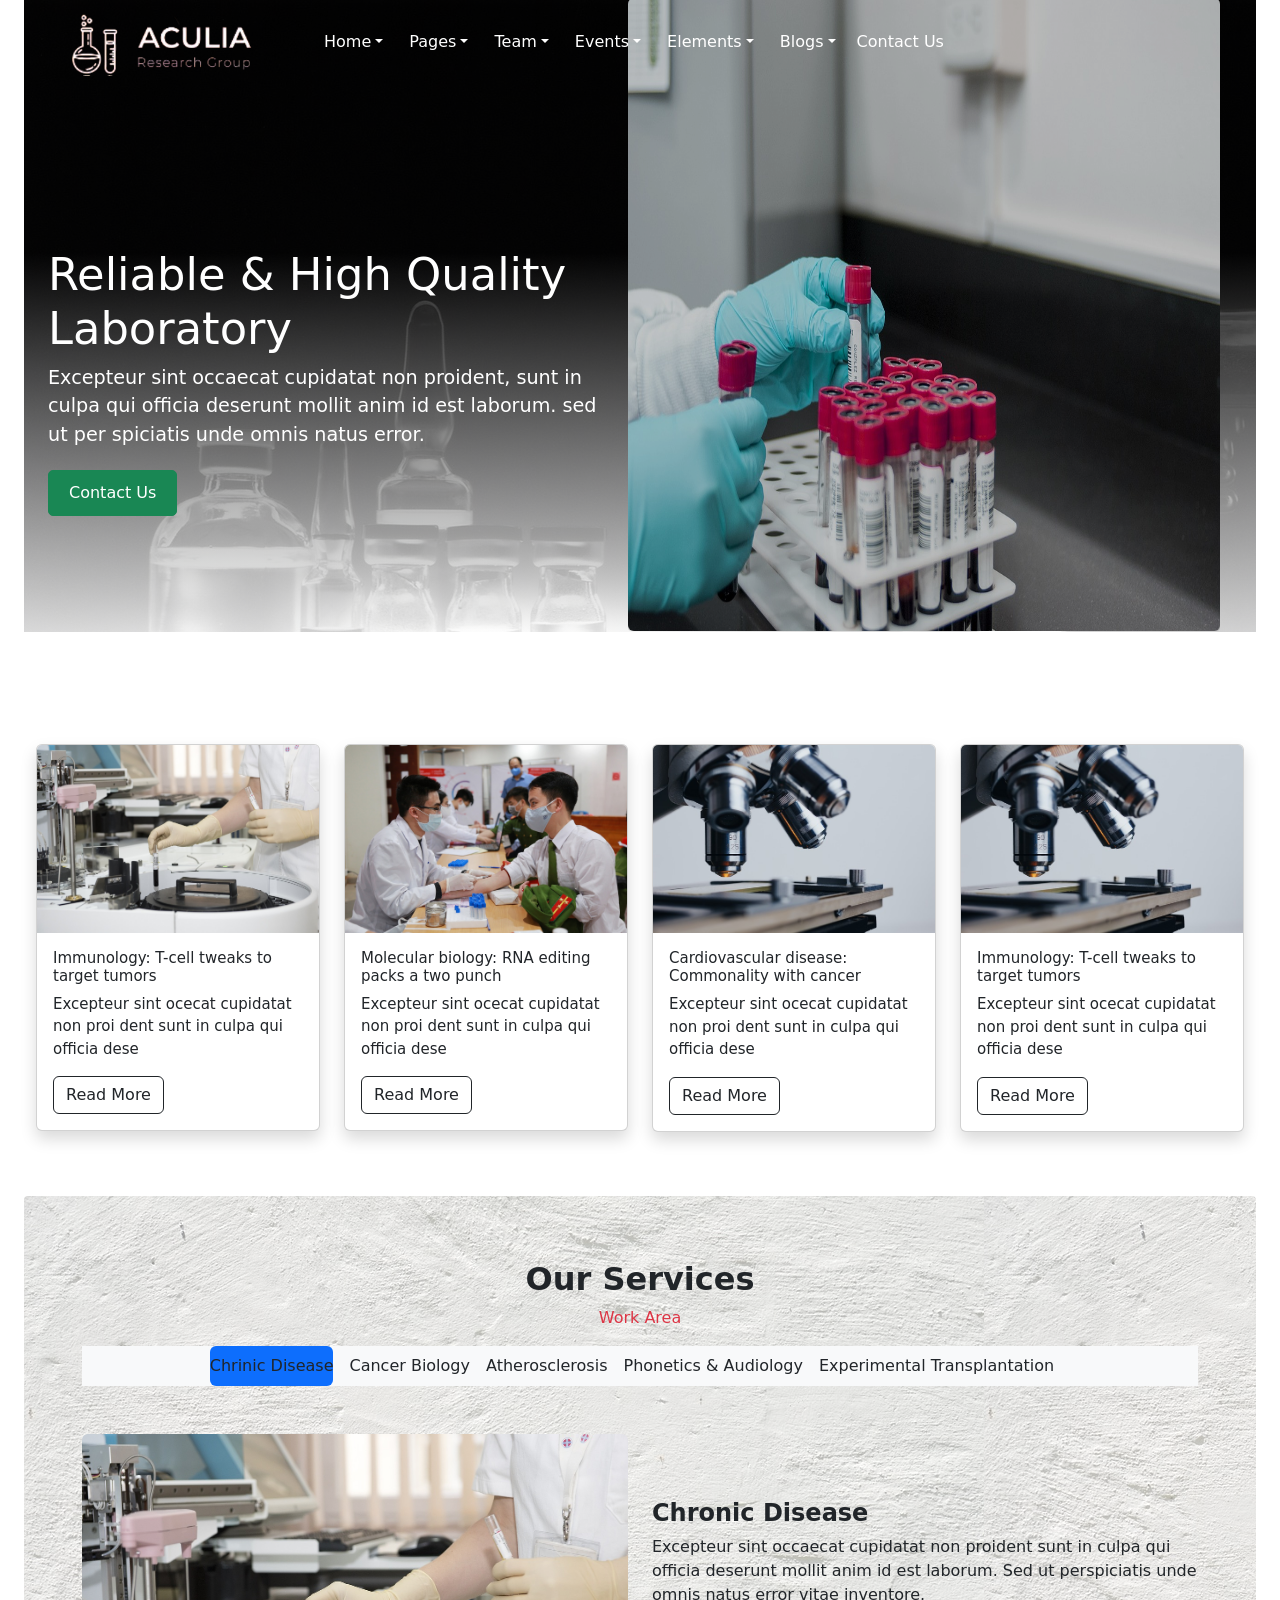
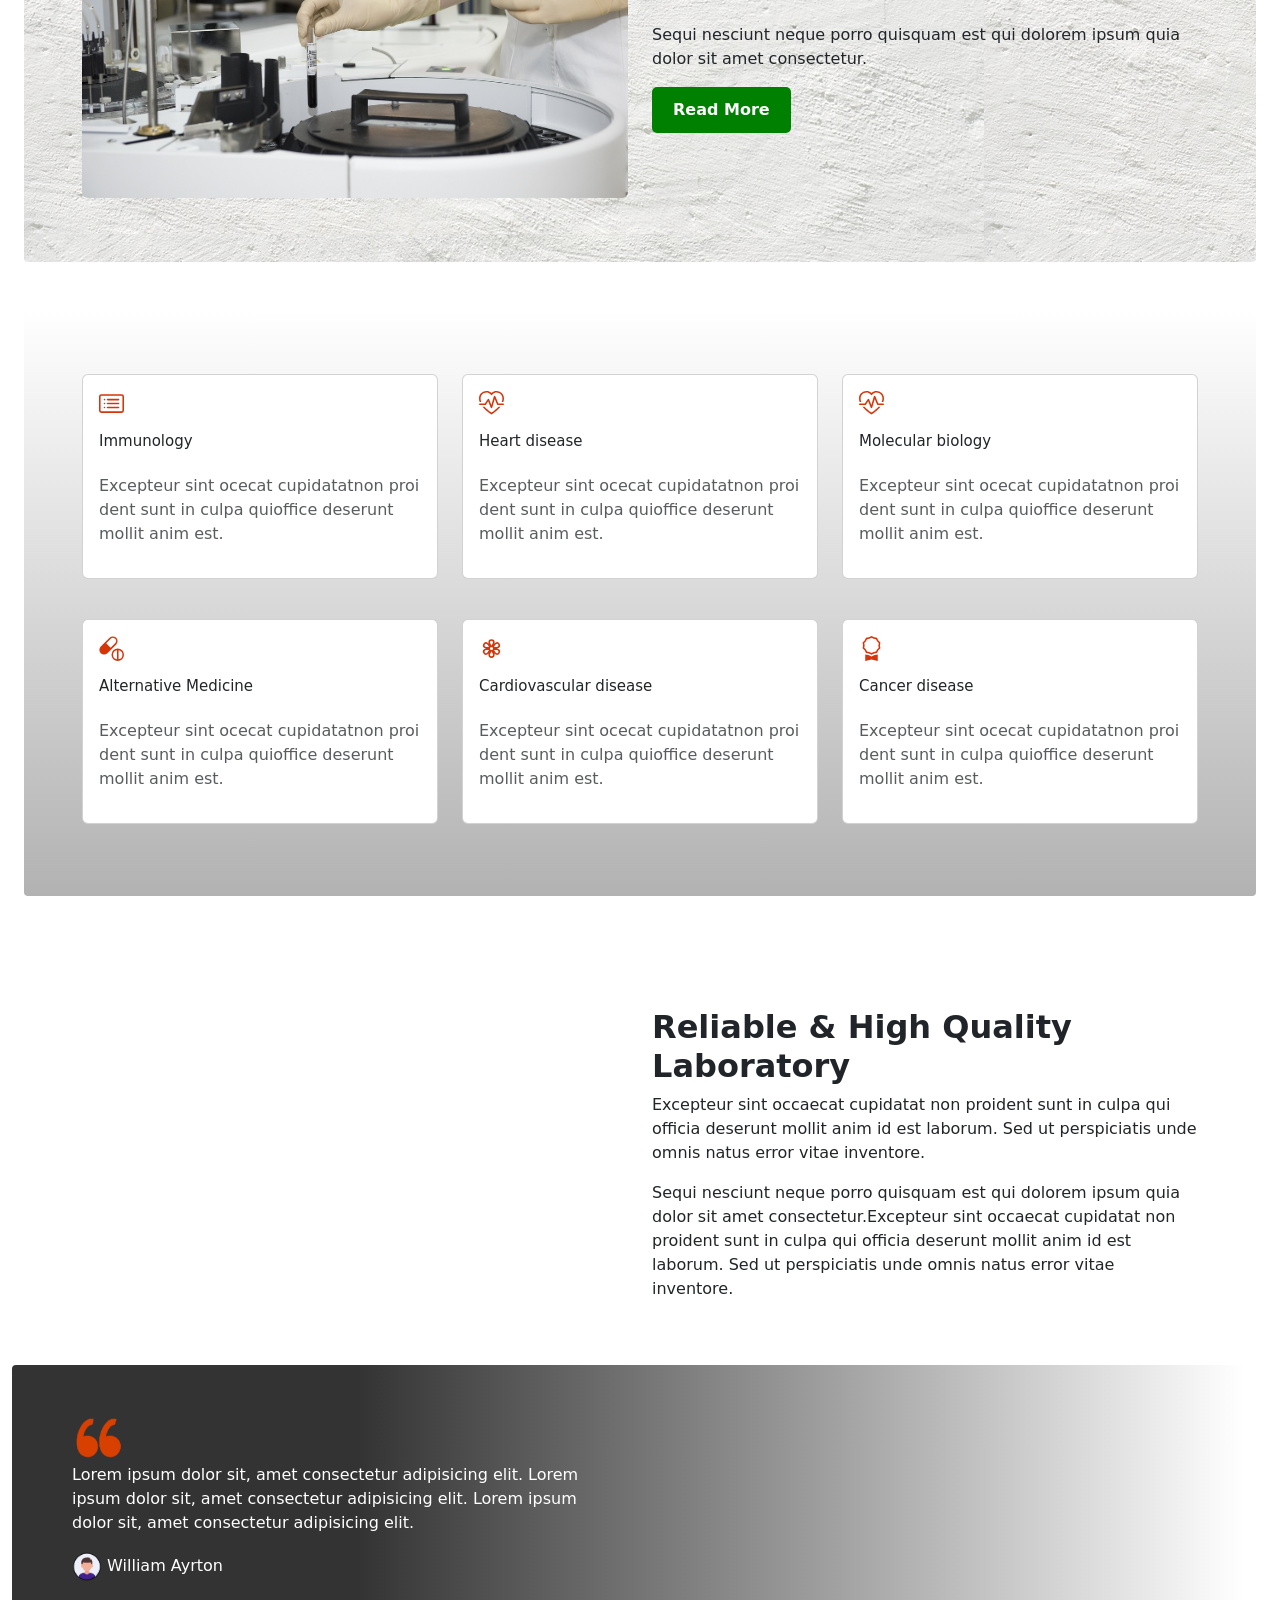
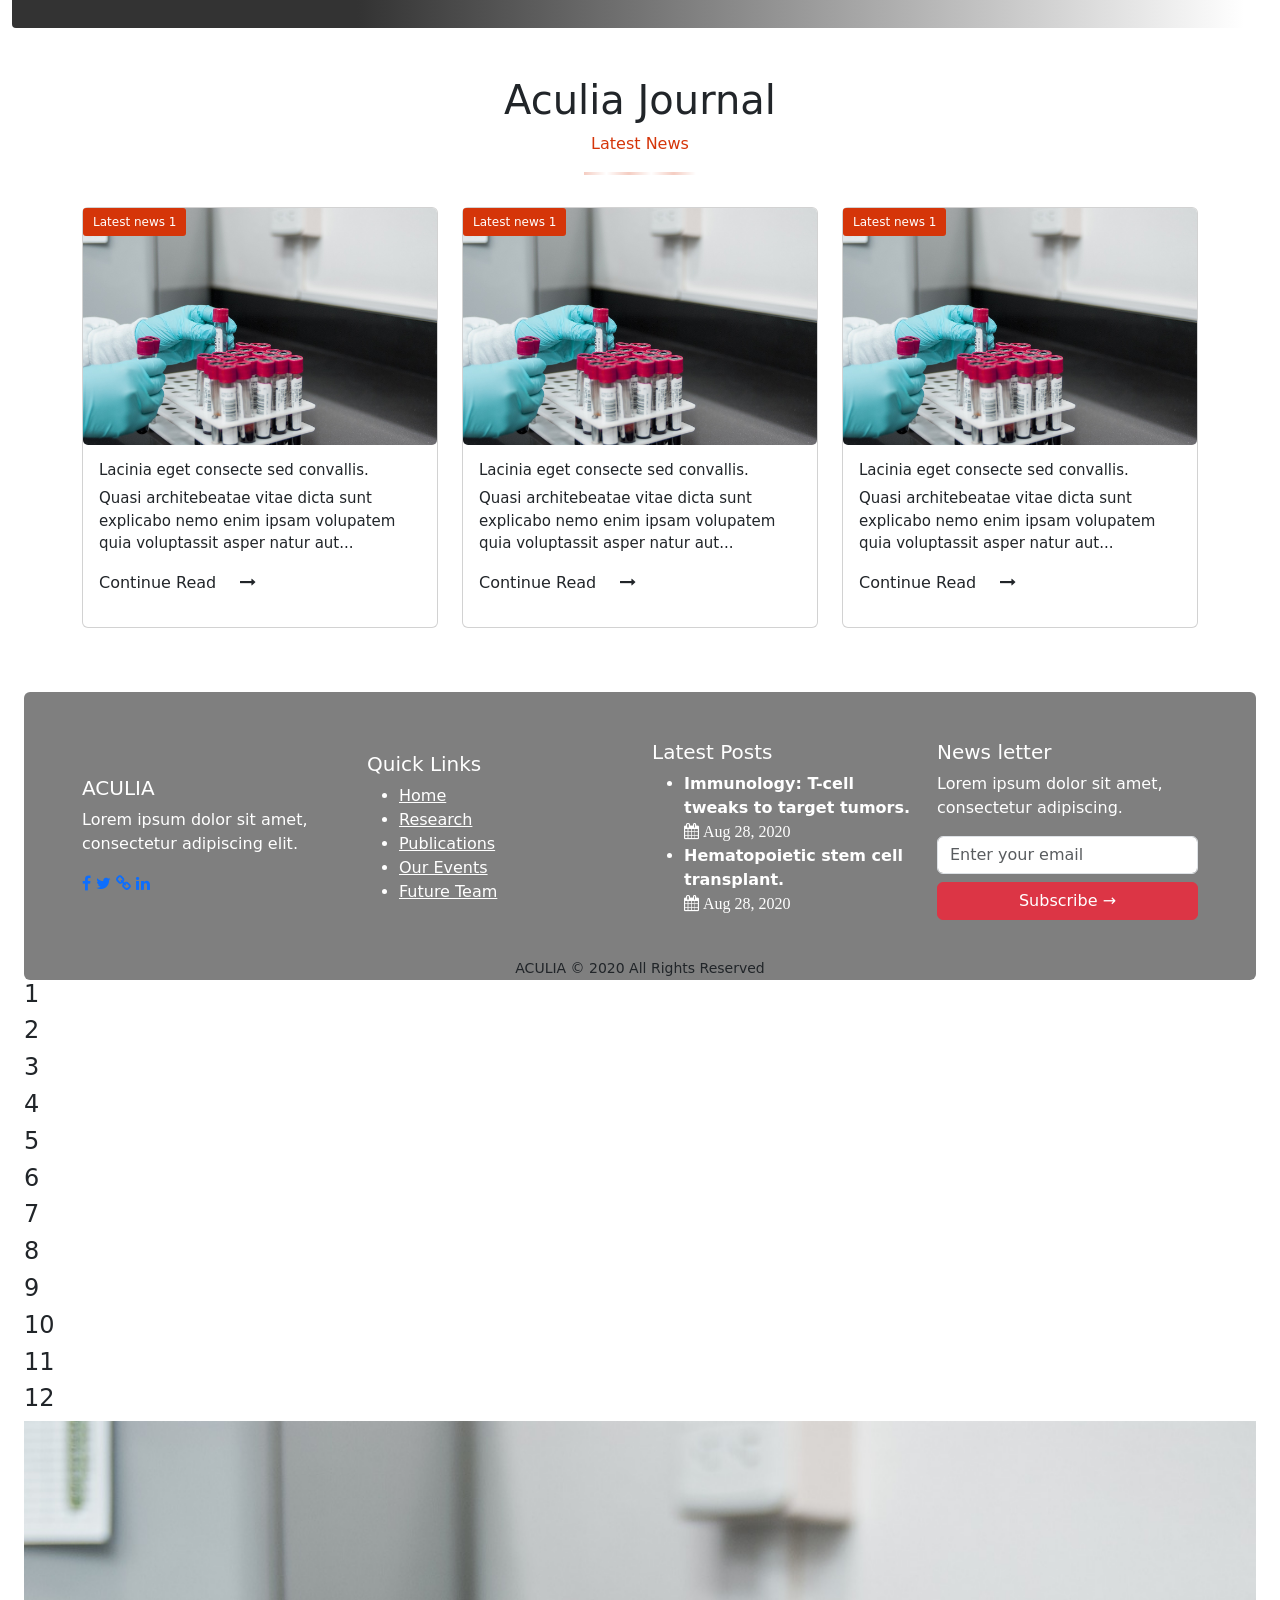
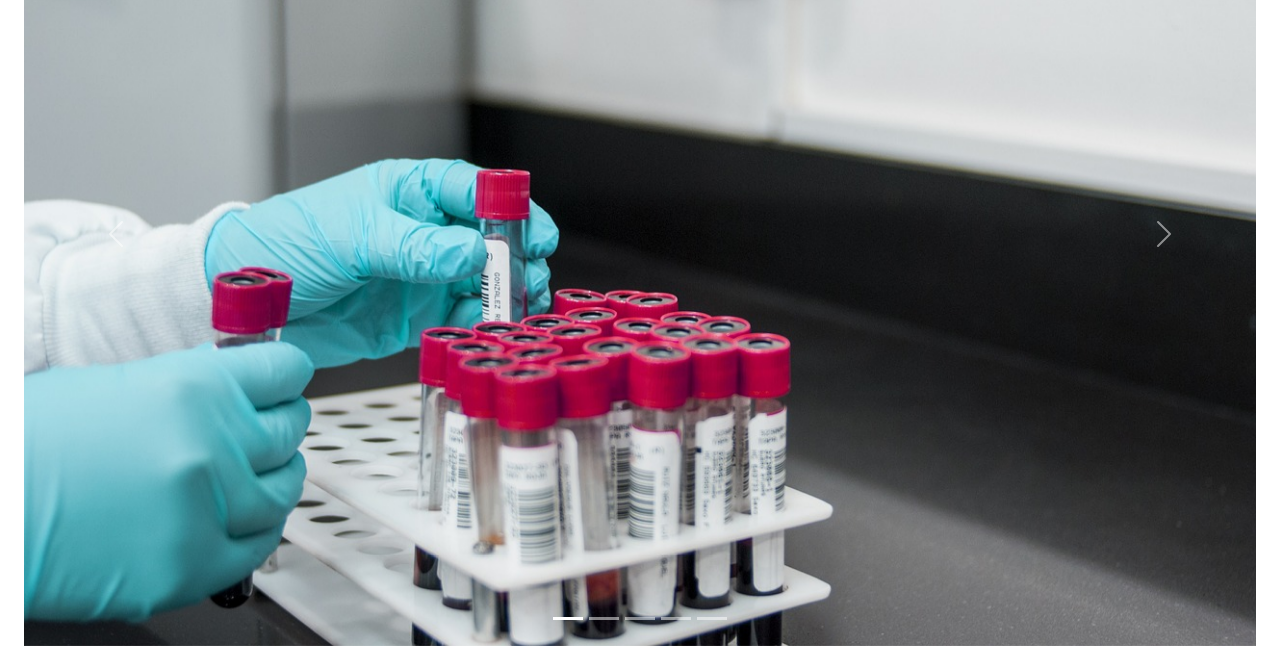
==== commit eacd57ce: "[UPDATE] changes" ====
--- a/Exercise 5 bootstrap/index.html
+++ b/Exercise 5 bootstrap/index.html
@@ -157,7 +157,7 @@
   </section>
 
   <!-- tab section -->
-  <section class="services p-3" style="background-image: url('static/src/image/bg2.jpg');">
+  <section class="services p-3" style="background-image: url('static/src/image/bg2.jpg'); border-radius: 0.25rem;">
     <div class="container service_content mt-5">
       <div class="text-center">
           <h2 class="fw-bold">Our Services</h2>
@@ -290,8 +290,8 @@
   </section>
 
   <!-- card section -->
-  <section class="pt-5">
-    <div class="container">
+  <section class="py-5 my-5 card_container">
+    <div class="container card_content">
       <div class="row">
         <div class="col-sm-12 col-md-4 col-lg-4 my-3">
           <div class="card p-3">
--- a/Exercise 5 bootstrap/static/src/css/style.css
+++ b/Exercise 5 bootstrap/static/src/css/style.css
@@ -128,6 +128,28 @@
     width: 70%;
     left: 15%;
 }
+
+.card_content{
+    position: relative;
+    z-index: 1;
+}
+.card_container{
+    background-image: url("/static/src/image/bg3.jpg");
+    border-radius: 0.25rem;
+    position: relative;
+}
+
+    
+.card_container::after{
+    content: "";
+    position: absolute;
+    top: 0;
+    left: 0;
+    width: 100%;
+    height: 100%;
+    background: linear-gradient(0deg, rgba(0,0,0,0.3) 0%, rgba(255,255,255,1) 100%);
+    border-radius: 0.25rem;
+}
 .card-title{
     font-size: 15px;
 }
@@ -202,7 +224,6 @@
     width: 100%;
     height: 100%;
     background-position-y: center;
-    overflow: hidden;
 }
 
 .experience_bg::after{
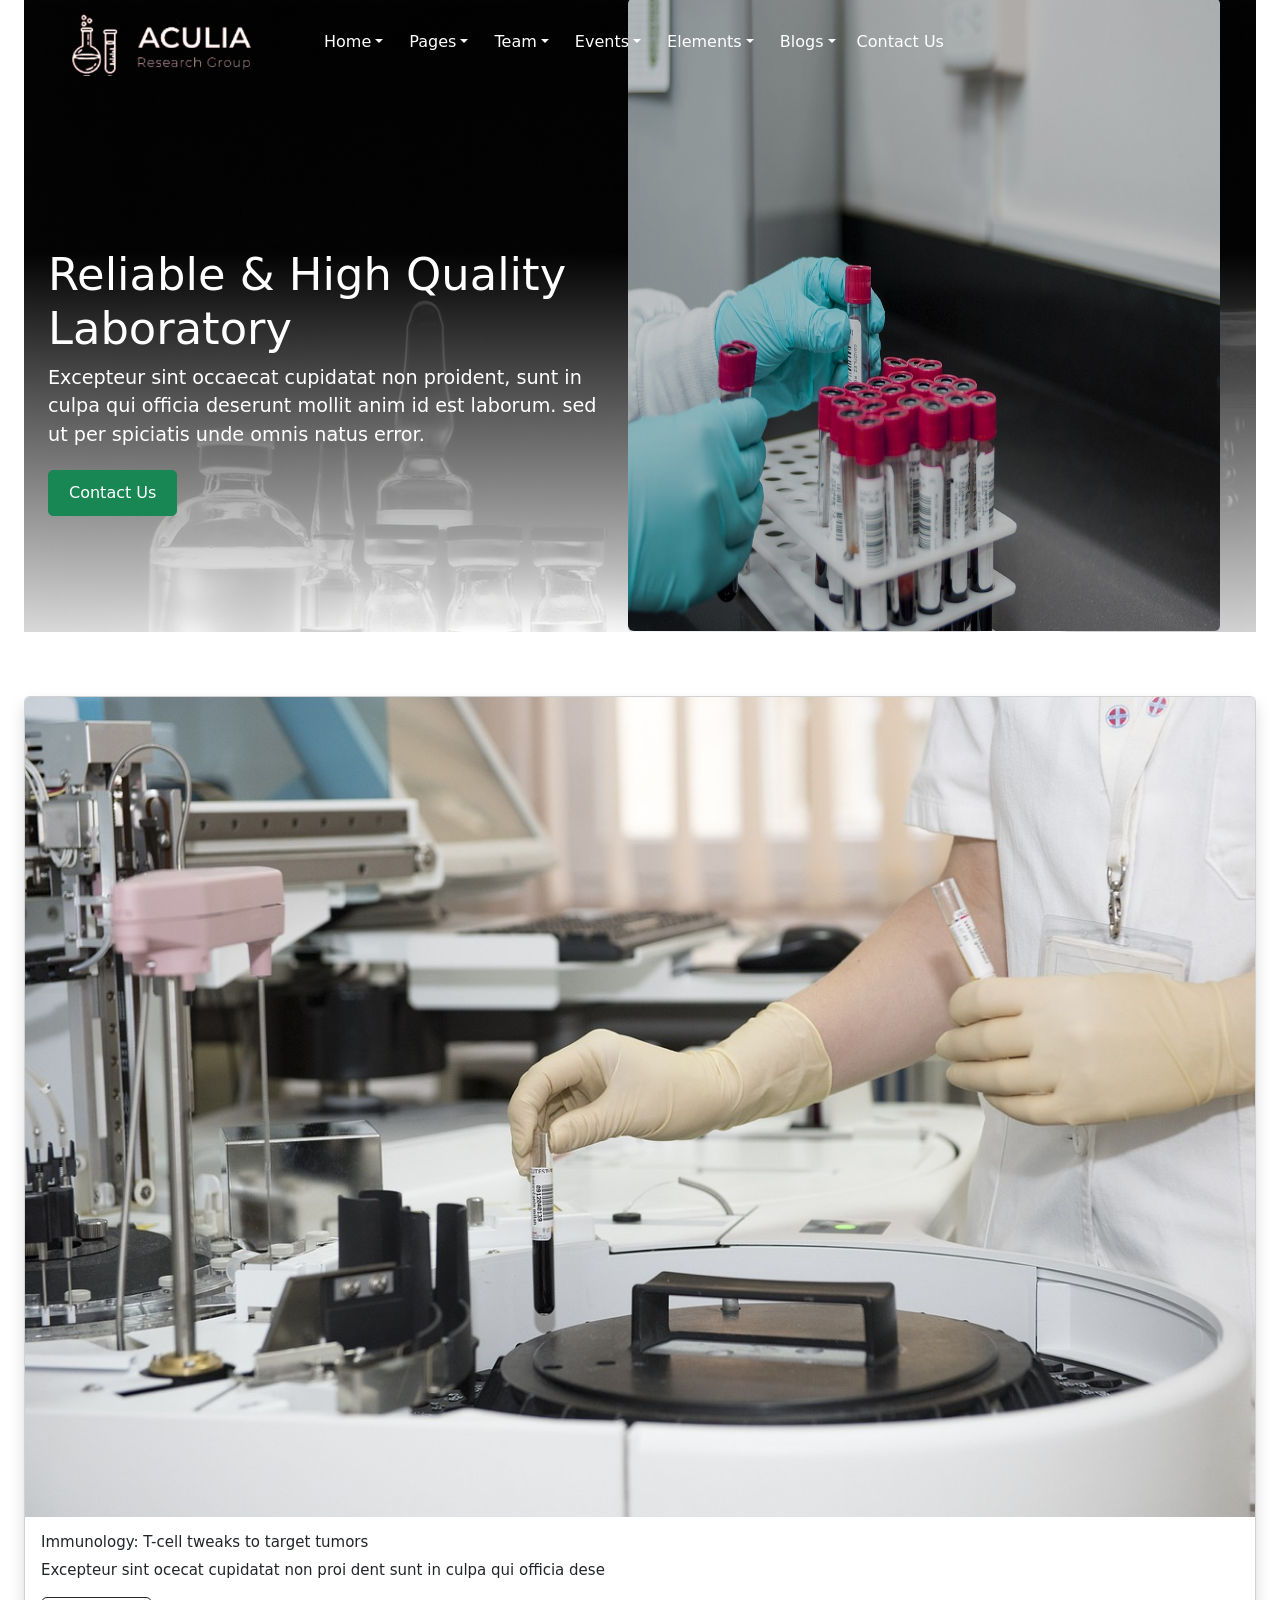
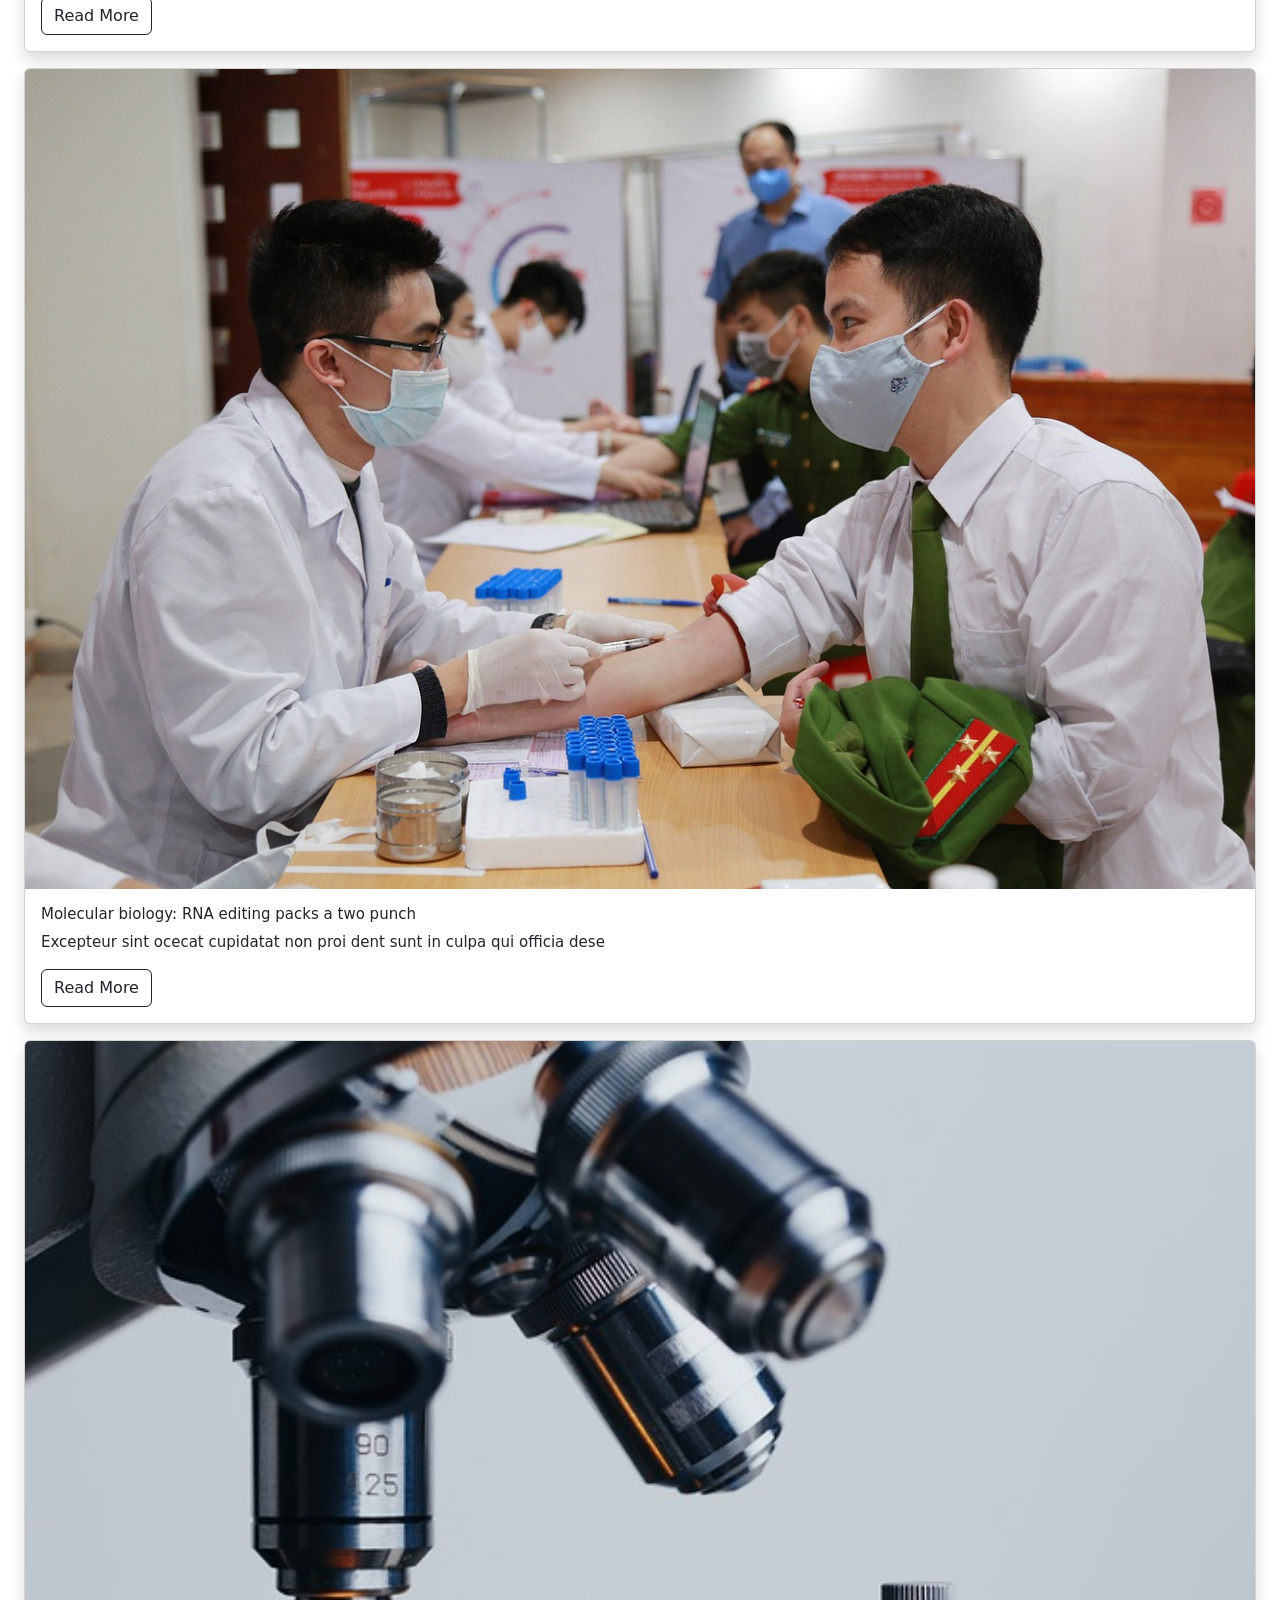
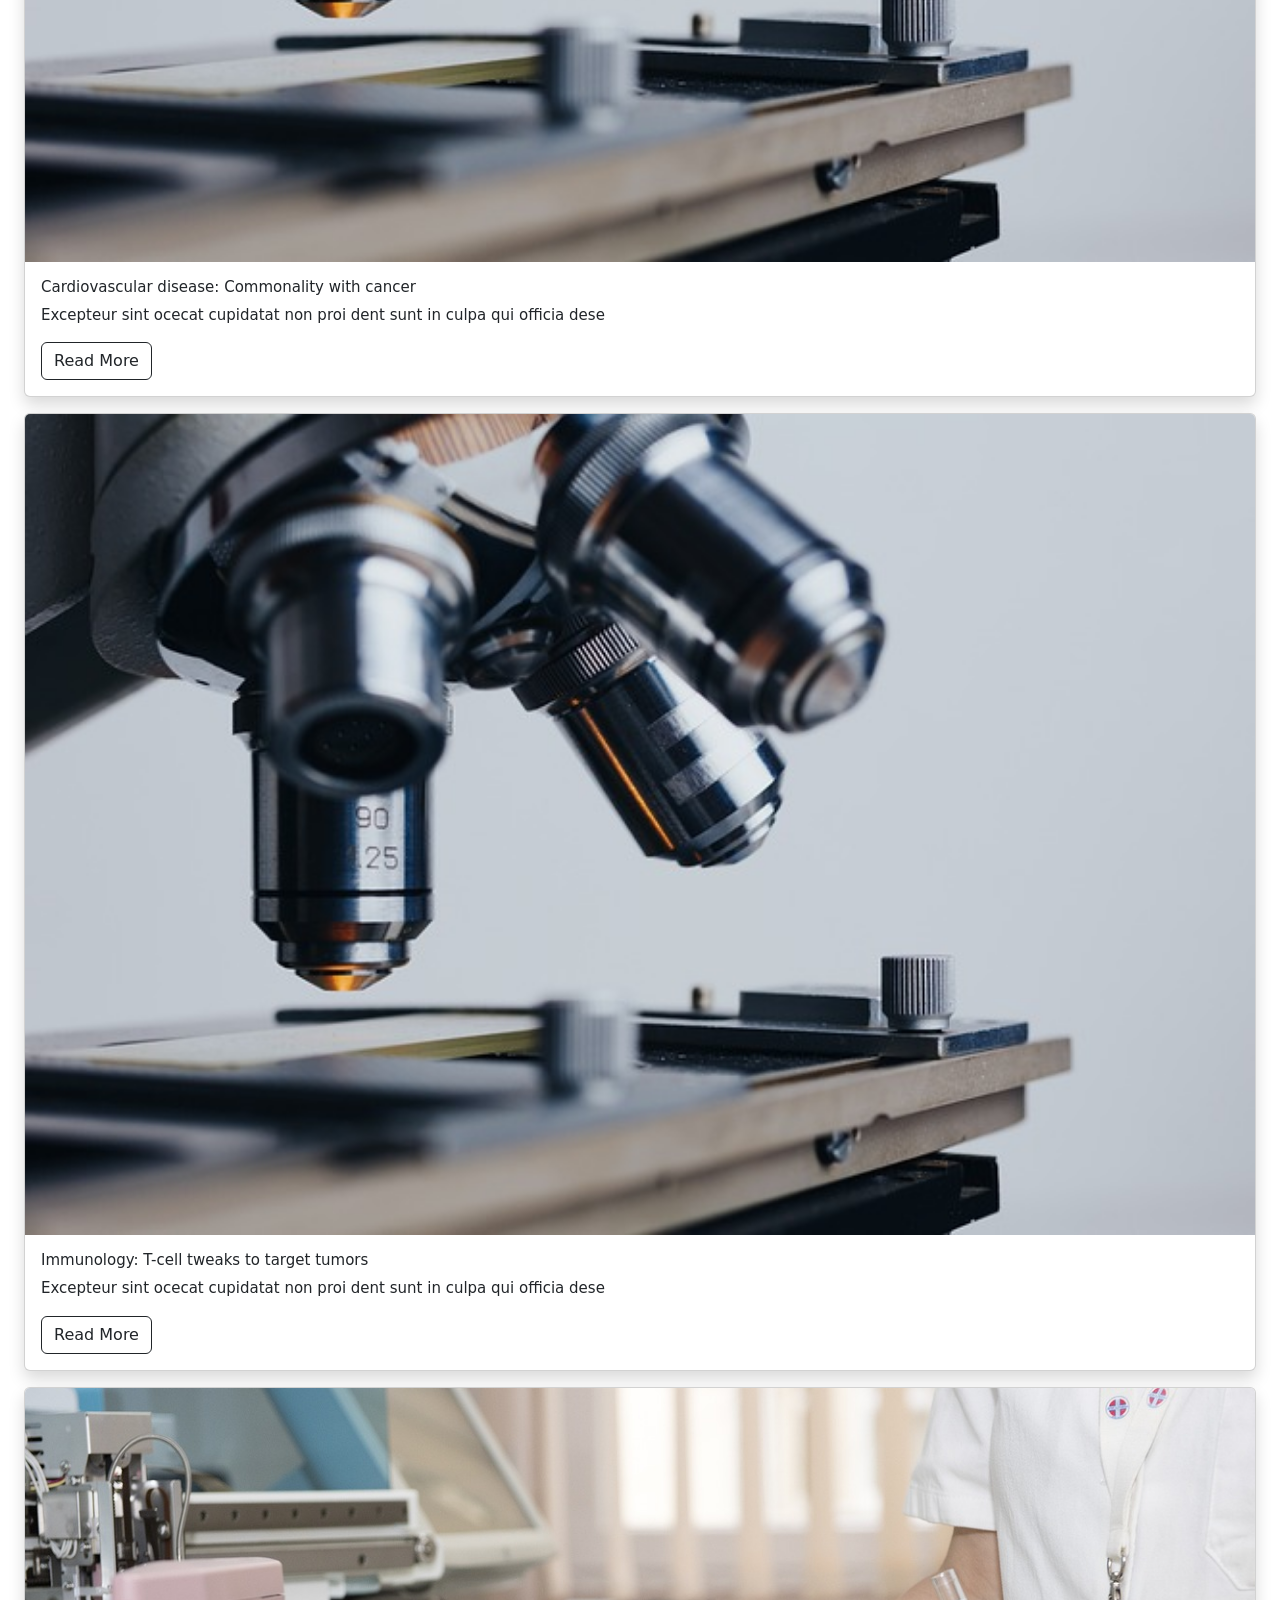
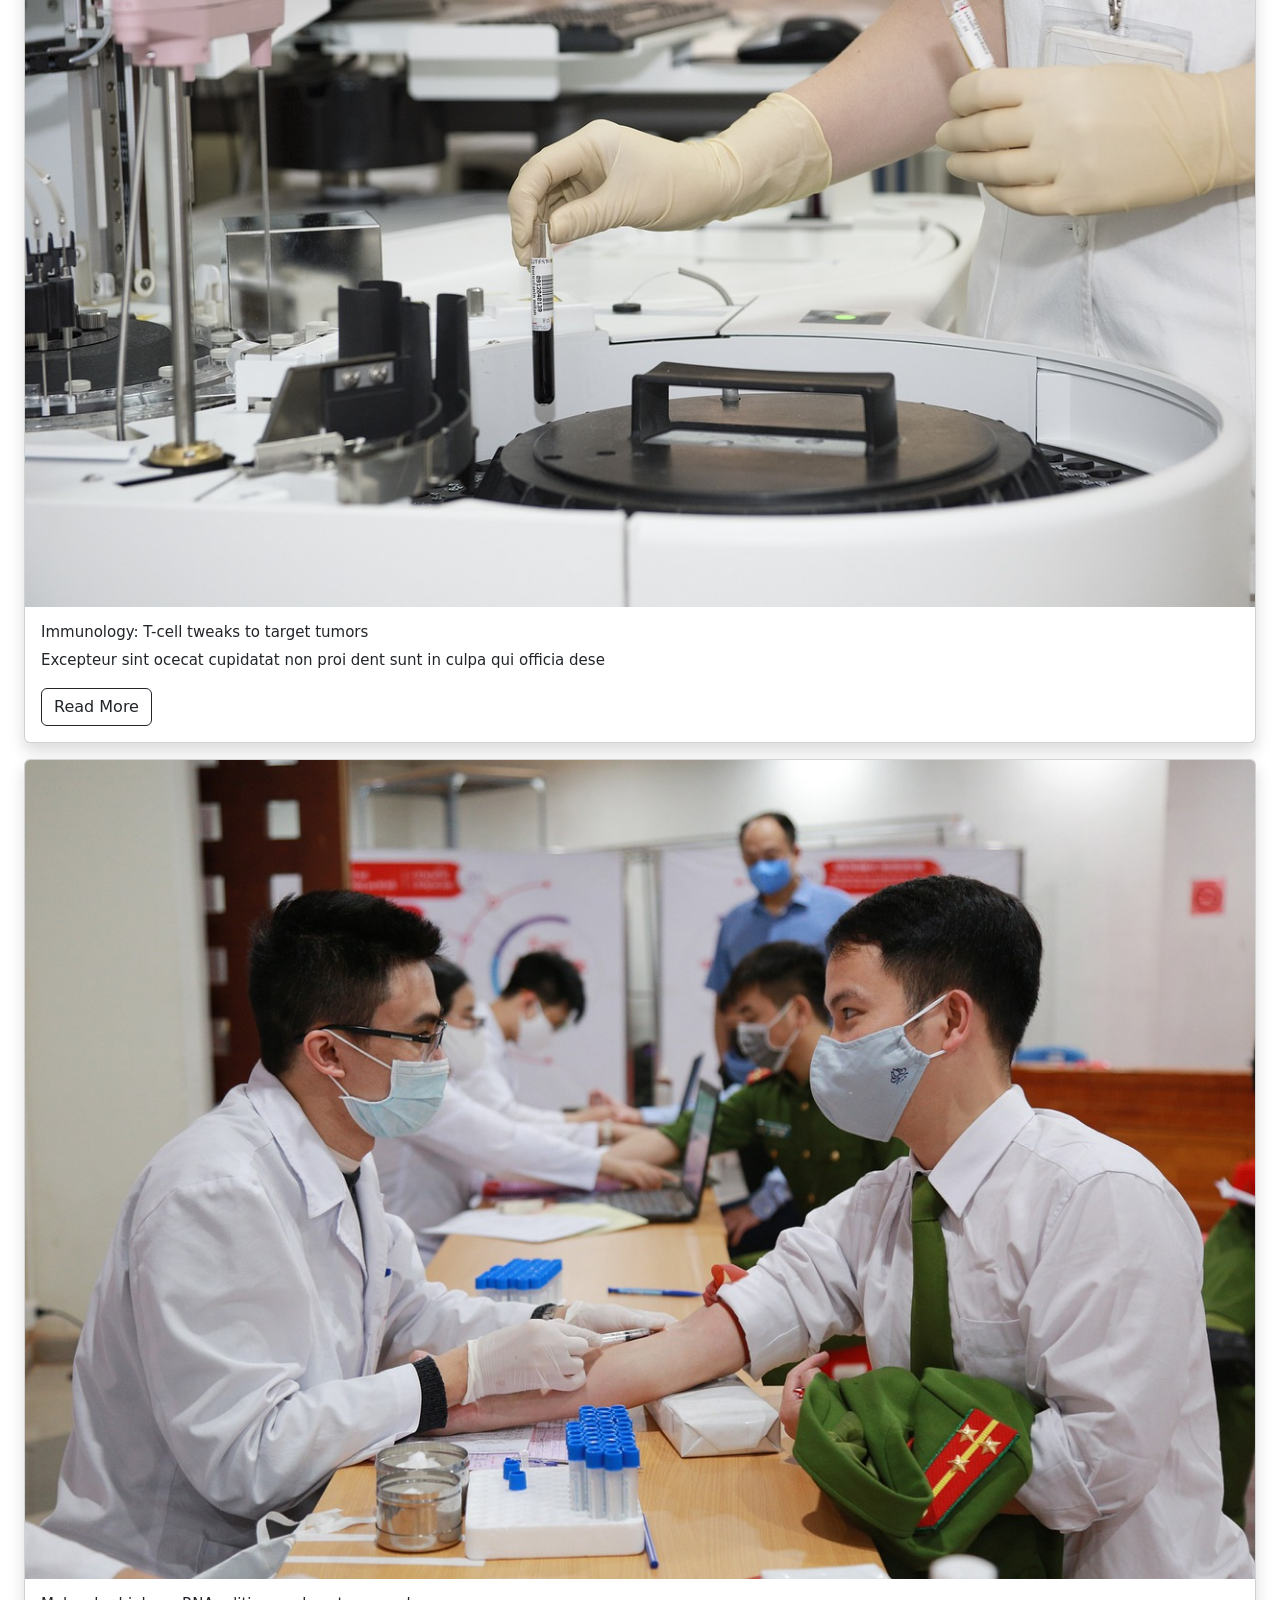
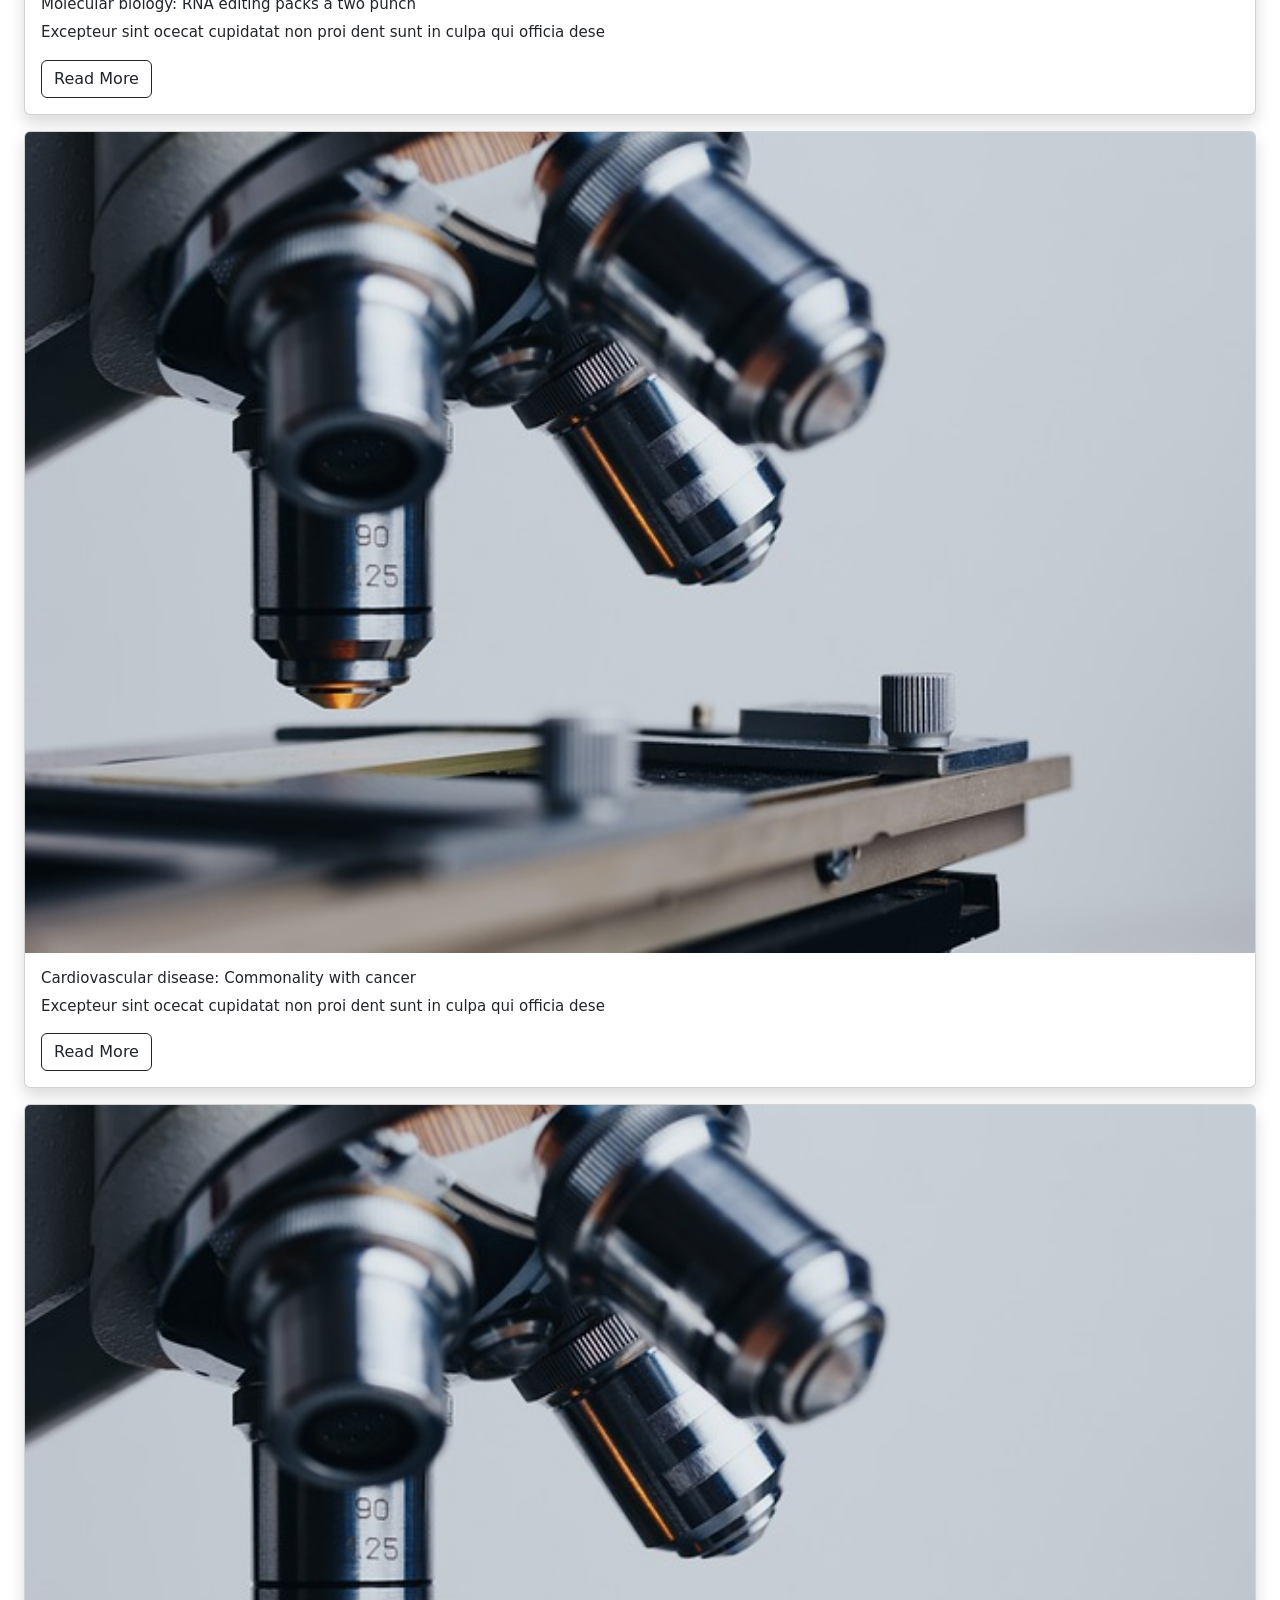
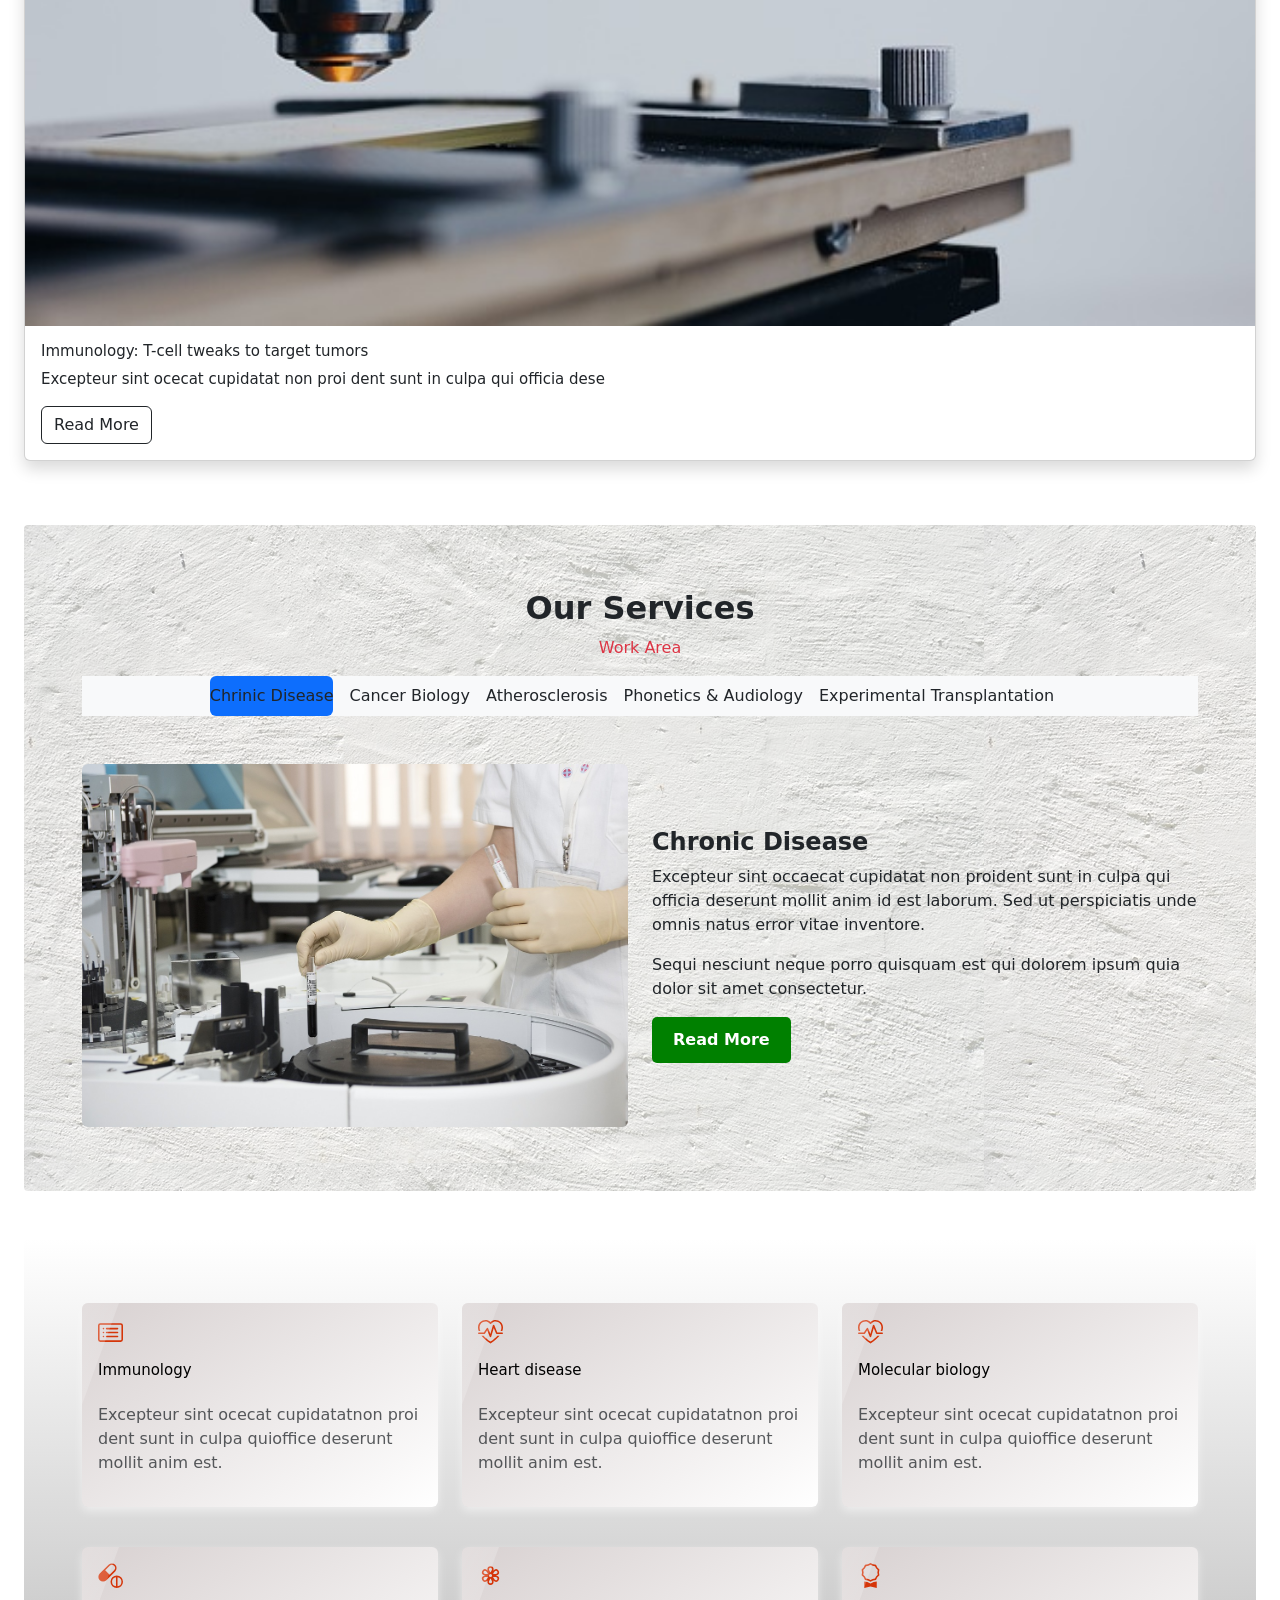
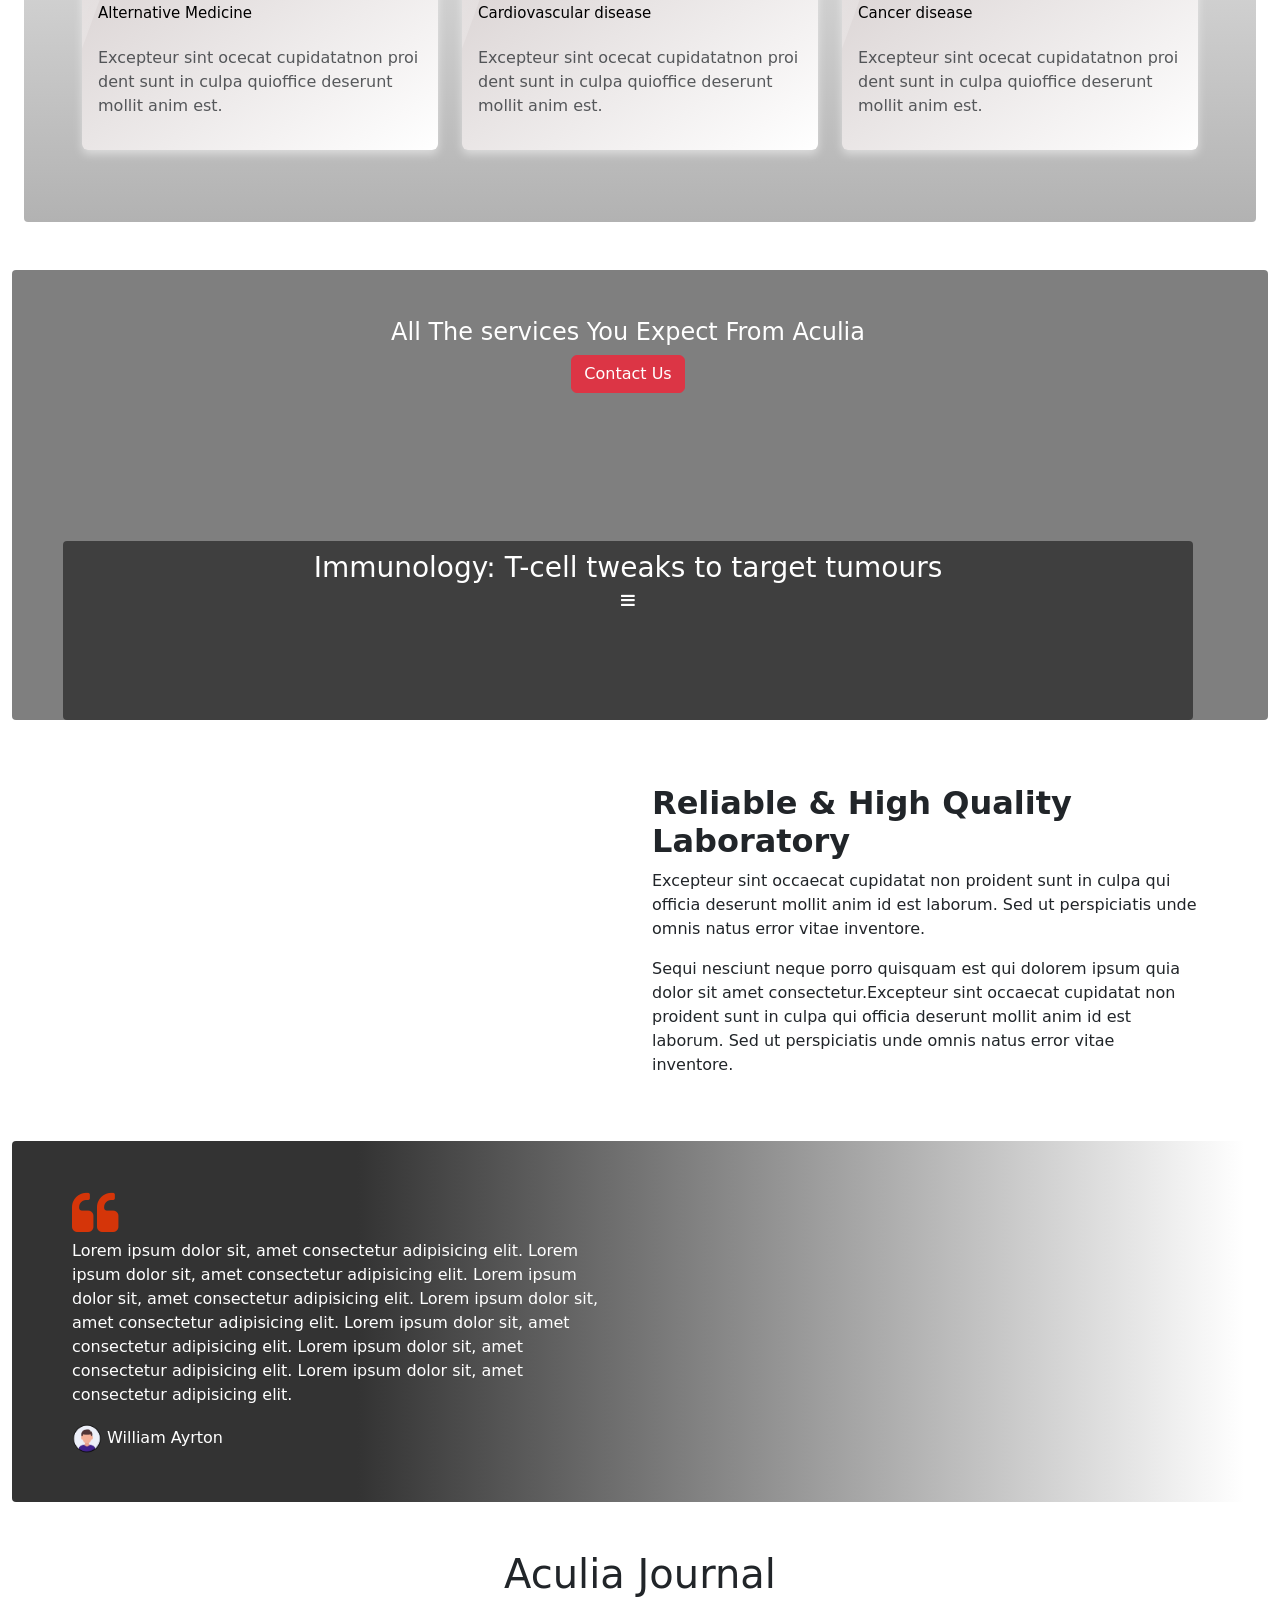
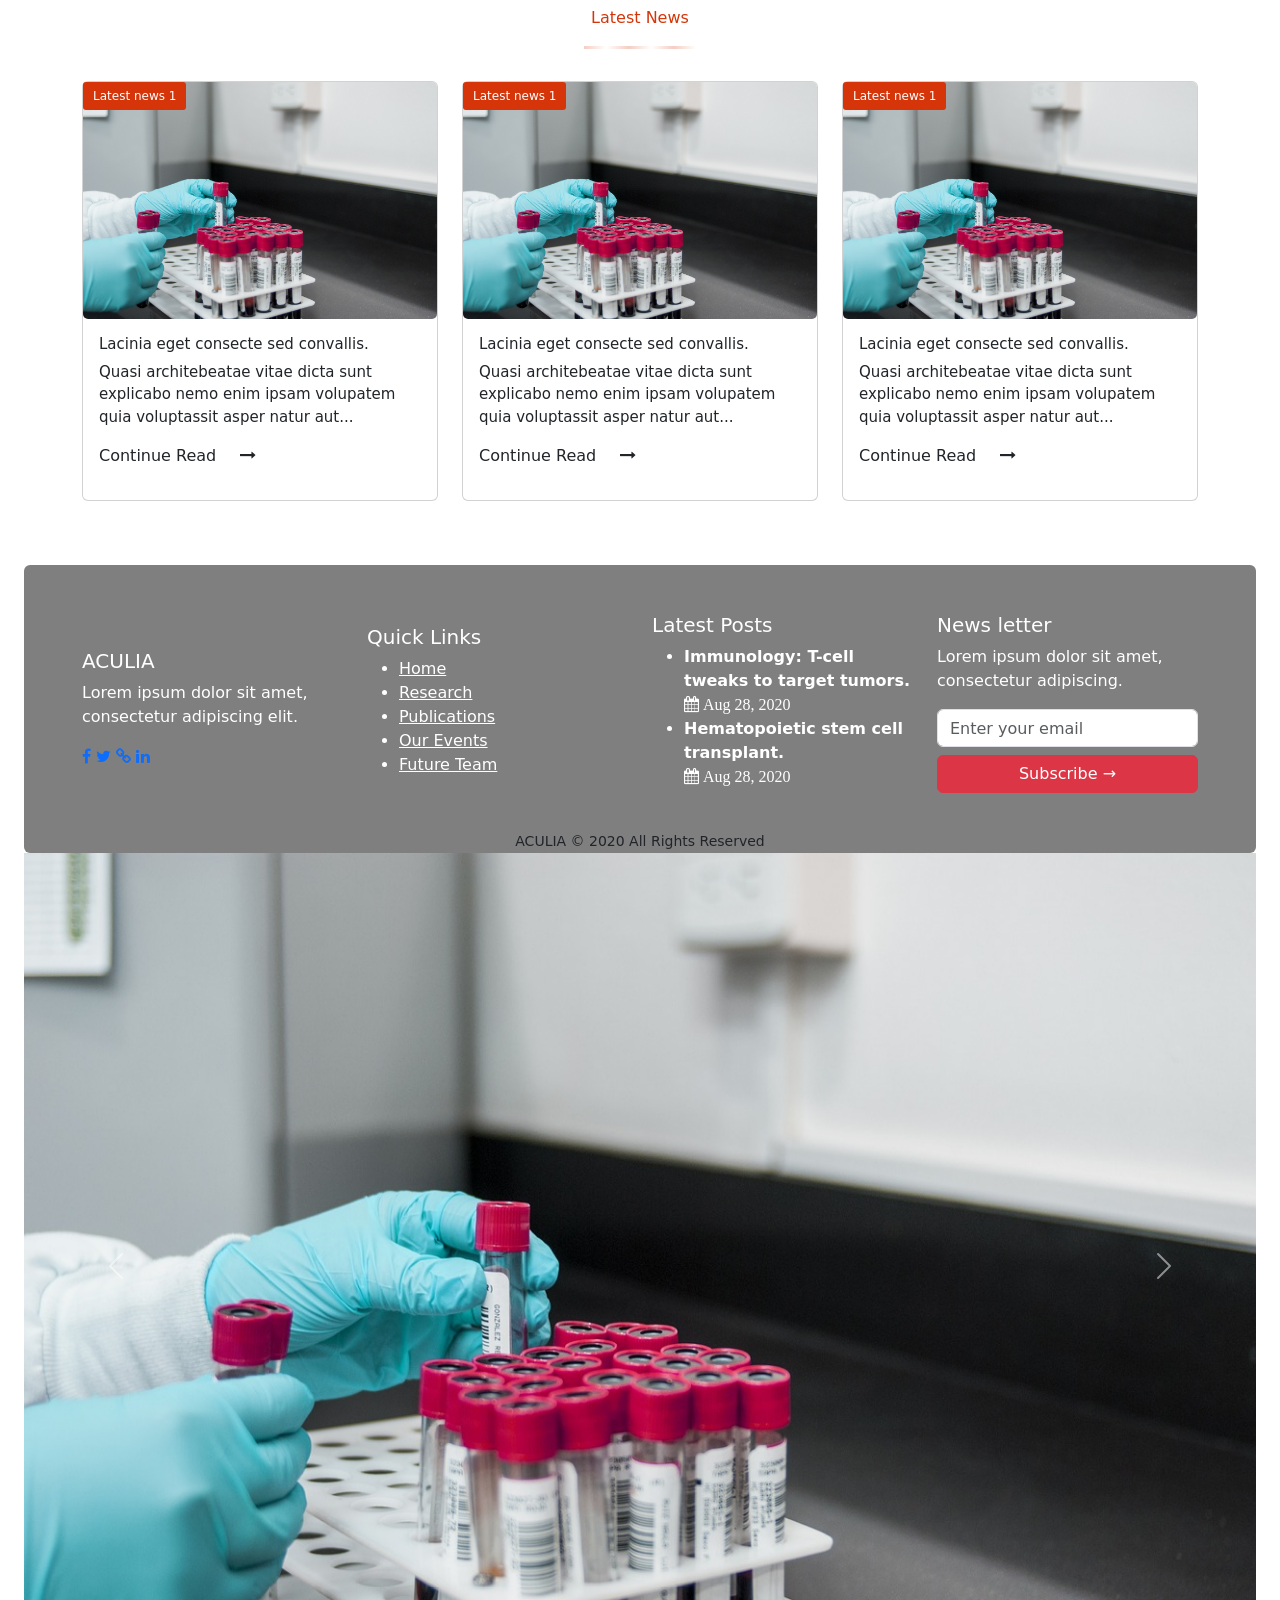
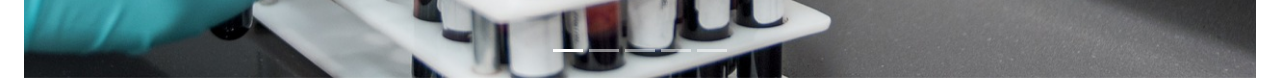
==== commit ec263cff: "[UPDATE] changes" ====
--- a/Exercise 5 bootstrap/index.html
+++ b/Exercise 5 bootstrap/index.html
@@ -102,57 +102,103 @@
 
   <!-- owl section  -->
     <section class="py-5">
-      <div class="container-fluid text-center">
-          <div class="row mt-5">
-              <div class="col-sm-12 col-md-6 col-lg-3">
-                  <div class="card shadow my-3">
-                      <img src="static/src/image/service1.jpg" class="card-img-top" alt="Service">
-                      <div class="card-body text-left card_owl">
-                        <div class="body_text body_text_margin mb-3">
-                          <h5 class="card-title">Immunology: T-cell tweaks to target tumors</h5>
-                          <p class="card-text">Excepteur sint ocecat cupidatat non proi dent sunt in culpa qui officia dese</p>
-                        </div>
-                          <a href="#" class="btn btn-outline-dark">Read More</a>
-                      </div>
-                  </div>
-              </div>
-              <div class="col-sm-12 col-md-6 col-lg-3">
-                  <div class="card shadow my-3">
-                      <img src="static/src/image/service2.jpg" class="card-img-top" alt="Service">
-                      <div class="card-body text-left">
-                        <div class="body_text mb-3">
-                          <h5 class="card-title">Molecular biology: RNA editing packs a two punch</h5>
-                          <p class="card-text">Excepteur sint ocecat cupidatat non proi dent sunt in culpa qui officia dese</p>
-                        </div>
-                          <a href="#" class="btn btn-outline-dark">Read More</a>
-                      </div>
-                  </div>
-              </div>
-              <div class="col-sm-12 col-md-6 col-lg-3">
-                  <div class="card shadow my-3">
-                      <img src="static/src/image/service3.jpg" class="card-img-top" alt="Service">
-                      <div class="card-body text-left">
-                        <div class="body_text mb-3">
-                          <h5 class="card-title">Cardiovascular disease: Commonality with cancer</h5>
-                          <p class="card-text">Excepteur sint ocecat cupidatat non proi dent sunt in culpa qui officia dese</p>
-                        </div>
-                          <a href="#" class="btn btn-outline-dark">Read More</a>
-                      </div>
-                  </div>
-              </div>
-              <div class="col-sm-12 col-md-6 col-lg-3">
-                <div class="card shadow my-3">
-                    <img src="static/src/image/service3.jpg" class="card-img-top" alt="Service">
-                    <div class="card-body text-left">
-                      <div class="body_text body_text_margin mb-3">
-                        <h5 class="card-title">Immunology: T-cell tweaks to target tumors</h5>
-                        <p class="card-text">Excepteur sint ocecat cupidatat non proi dent sunt in culpa qui officia dese</p>
-                      </div>
-                        <a href="#" class="btn btn-outline-dark">Read More</a>
-                    </div>
-                </div>
-            </div>
-          </div>
+      <div class="owl-carousel owl-theme">
+        <div class="item">
+          <div class="card shadow my-3">
+            <img src="static/src/image/service1.jpg" class="card-img-top" alt="Service">
+            <div class="card-body text-left card_owl">
+              <div class="body_text body_text_margin mb-3">
+                <h5 class="card-title">Immunology: T-cell tweaks to target tumors</h5>
+                <p class="card-text">Excepteur sint ocecat cupidatat non proi dent sunt in culpa qui officia dese</p>
+              </div>
+                <a href="#" class="btn btn-outline-dark">Read More</a>
+            </div>
+          </div>
+        </div>
+        <div class="item">
+          <div class="card shadow my-3">
+            <img src="static/src/image/service2.jpg" class="card-img-top" alt="Service">
+            <div class="card-body text-left">
+              <div class="body_text mb-3">
+                <h5 class="card-title">Molecular biology: RNA editing packs a two punch</h5>
+                <p class="card-text">Excepteur sint ocecat cupidatat non proi dent sunt in culpa qui officia dese</p>
+              </div>
+                <a href="#" class="btn btn-outline-dark">Read More</a>
+            </div>
+          </div>
+        </div>
+        <div class="item">
+          <div class="card shadow my-3">
+            <img src="static/src/image/service3.jpg" class="card-img-top" alt="Service">
+            <div class="card-body text-left">
+              <div class="body_text mb-3">
+                <h5 class="card-title">Cardiovascular disease: Commonality with cancer</h5>
+                <p class="card-text">Excepteur sint ocecat cupidatat non proi dent sunt in culpa qui officia dese</p>
+              </div>
+                <a href="#" class="btn btn-outline-dark">Read More</a>
+            </div>
+          </div>
+        </div>
+        <div class="item">
+          <div class="card shadow my-3">
+            <img src="static/src/image/service3.jpg" class="card-img-top" alt="Service">
+            <div class="card-body text-left">
+              <div class="body_text body_text_margin mb-3">
+                <h5 class="card-title">Immunology: T-cell tweaks to target tumors</h5>
+                <p class="card-text">Excepteur sint ocecat cupidatat non proi dent sunt in culpa qui officia dese</p>
+              </div>
+                <a href="#" class="btn btn-outline-dark">Read More</a>
+            </div>
+          </div>
+        </div>
+        <div class="item">
+          <div class="card shadow my-3">
+            <img src="static/src/image/service1.jpg" class="card-img-top" alt="Service">
+            <div class="card-body text-left card_owl">
+              <div class="body_text body_text_margin mb-3">
+                <h5 class="card-title">Immunology: T-cell tweaks to target tumors</h5>
+                <p class="card-text">Excepteur sint ocecat cupidatat non proi dent sunt in culpa qui officia dese</p>
+              </div>
+                <a href="#" class="btn btn-outline-dark">Read More</a>
+            </div>
+          </div>
+        </div>
+        <div class="item">
+          <div class="card shadow my-3">
+            <img src="static/src/image/service2.jpg" class="card-img-top" alt="Service">
+            <div class="card-body text-left">
+              <div class="body_text mb-3">
+                <h5 class="card-title">Molecular biology: RNA editing packs a two punch</h5>
+                <p class="card-text">Excepteur sint ocecat cupidatat non proi dent sunt in culpa qui officia dese</p>
+              </div>
+                <a href="#" class="btn btn-outline-dark">Read More</a>
+            </div>
+          </div>
+        </div>
+        <div class="item">
+          <div class="card shadow my-3">
+            <img src="static/src/image/service3.jpg" class="card-img-top" alt="Service">
+            <div class="card-body text-left">
+              <div class="body_text mb-3">
+                <h5 class="card-title">Cardiovascular disease: Commonality with cancer</h5>
+                <p class="card-text">Excepteur sint ocecat cupidatat non proi dent sunt in culpa qui officia dese</p>
+              </div>
+                <a href="#" class="btn btn-outline-dark">Read More</a>
+            </div>
+          </div>
+        </div>
+        <div class="item">
+          <div class="card shadow my-3">
+            <img src="static/src/image/service3.jpg" class="card-img-top" alt="Service">
+            <div class="card-body text-left">
+              <div class="body_text body_text_margin mb-3">
+                <h5 class="card-title">Immunology: T-cell tweaks to target tumors</h5>
+                <p class="card-text">Excepteur sint ocecat cupidatat non proi dent sunt in culpa qui officia dese</p>
+              </div>
+                <a href="#" class="btn btn-outline-dark">Read More</a>
+            </div>
+          </div>
+        </div>
       </div>
   </section>
 
@@ -294,7 +340,7 @@
     <div class="container card_content">
       <div class="row">
         <div class="col-sm-12 col-md-4 col-lg-4 my-3">
-          <div class="card p-3">
+          <div class="card section_card p-3">
             <i class="bi bi-card-list"><svg xmlns="http://www.w3.org/2000/svg" width="25" height="25" fill="#d53509" class="bi bi-card-list" viewBox="0 0 16 16">
               <path d="M14.5 3a.5.5 0 0 1 .5.5v9a.5.5 0 0 1-.5.5h-13a.5.5 0 0 1-.5-.5v-9a.5.5 0 0 1 .5-.5zm-13-1A1.5 1.5 0 0 0 0 3.5v9A1.5 1.5 0 0 0 1.5 14h13a1.5 1.5 0 0 0 1.5-1.5v-9A1.5 1.5 0 0 0 14.5 2z"/>
               <path d="M5 8a.5.5 0 0 1 .5-.5h7a.5.5 0 0 1 0 1h-7A.5.5 0 0 1 5 8m0-2.5a.5.5 0 0 1 .5-.5h7a.5.5 0 0 1 0 1h-7a.5.5 0 0 1-.5-.5m0 5a.5.5 0 0 1 .5-.5h7a.5.5 0 0 1 0 1h-7a.5.5 0 0 1-.5-.5m-1-5a.5.5 0 1 1-1 0 .5.5 0 0 1 1 0M4 8a.5.5 0 1 1-1 0 .5.5 0 0 1 1 0m0 2.5a.5.5 0 1 1-1 0 .5.5 0 0 1 1 0"/>
@@ -304,7 +350,7 @@
           </div>
         </div>
         <div class="col-sm-12 col-md-4 col-lg-4 my-3">
-          <div class="card p-3">
+          <div class="card section_card p-3">
             <i class="bi bi-heart-pulse"><svg xmlns="http://www.w3.org/2000/svg" width="25" height="25" fill="#d53509" class="bi bi-heart-pulse" viewBox="0 0 16 16">
               <path d="m8 2.748-.717-.737C5.6.281 2.514.878 1.4 3.053.918 3.995.78 5.323 1.508 7H.43c-2.128-5.697 4.165-8.83 7.394-5.857q.09.083.176.171a3 3 0 0 1 .176-.17c3.23-2.974 9.522.159 7.394 5.856h-1.078c.728-1.677.59-3.005.108-3.947C13.486.878 10.4.28 8.717 2.01zM2.212 10h1.315C4.593 11.183 6.05 12.458 8 13.795c1.949-1.337 3.407-2.612 4.473-3.795h1.315c-1.265 1.566-3.14 3.25-5.788 5-2.648-1.75-4.523-3.434-5.788-5"/>
               <path d="M10.464 3.314a.5.5 0 0 0-.945.049L7.921 8.956 6.464 5.314a.5.5 0 0 0-.88-.091L3.732 8H.5a.5.5 0 0 0 0 1H4a.5.5 0 0 0 .416-.223l1.473-2.209 1.647 4.118a.5.5 0 0 0 .945-.049l1.598-5.593 1.457 3.642A.5.5 0 0 0 12 9h3.5a.5.5 0 0 0 0-1h-3.162z"/>
@@ -314,7 +360,7 @@
           </div>
         </div>
         <div class="col-sm-12 col-md-4 col-lg-4 my-3">
-          <div class="card p-3">
+          <div class="card section_card p-3">
             <i class="bi bi-heart-pulse"><svg xmlns="http://www.w3.org/2000/svg" width="25" height="25" fill="#d53509" class="bi bi-heart-pulse" viewBox="0 0 16 16">
               <path d="m8 2.748-.717-.737C5.6.281 2.514.878 1.4 3.053.918 3.995.78 5.323 1.508 7H.43c-2.128-5.697 4.165-8.83 7.394-5.857q.09.083.176.171a3 3 0 0 1 .176-.17c3.23-2.974 9.522.159 7.394 5.856h-1.078c.728-1.677.59-3.005.108-3.947C13.486.878 10.4.28 8.717 2.01zM2.212 10h1.315C4.593 11.183 6.05 12.458 8 13.795c1.949-1.337 3.407-2.612 4.473-3.795h1.315c-1.265 1.566-3.14 3.25-5.788 5-2.648-1.75-4.523-3.434-5.788-5"/>
               <path d="M10.464 3.314a.5.5 0 0 0-.945.049L7.921 8.956 6.464 5.314a.5.5 0 0 0-.88-.091L3.732 8H.5a.5.5 0 0 0 0 1H4a.5.5 0 0 0 .416-.223l1.473-2.209 1.647 4.118a.5.5 0 0 0 .945-.049l1.598-5.593 1.457 3.642A.5.5 0 0 0 12 9h3.5a.5.5 0 0 0 0-1h-3.162z"/>
@@ -327,7 +373,7 @@
 
       <div class="row my-2">
         <div class="col-sm-12 col-md-4 col-lg-4 my-3">
-          <div class="card p-3">
+          <div class="card section_card p-3">
             <i class="bi bi-capsule-pill"><svg xmlns="http://www.w3.org/2000/svg" width="25" height="25" fill="#d53509" class="bi bi-capsule-pill" viewBox="0 0 16 16">
               <path d="M11.02 5.364a3 3 0 0 0-4.242-4.243L1.121 6.778a3 3 0 1 0 4.243 4.243l5.657-5.657Zm-6.413-.657 2.878-2.879a2 2 0 1 1 2.829 2.829L7.435 7.536zM12 8a4 4 0 1 1 0 8 4 4 0 0 1 0-8m-.5 1.042a3 3 0 0 0 0 5.917zm1 5.917a3 3 0 0 0 0-5.917z"/>
             </svg></i>
@@ -336,7 +382,7 @@
           </div>
         </div>
         <div class="col-sm-12 col-md-4 col-lg-4 my-3">
-          <div class="card p-3">
+          <div class="card section_card p-3">
             <i class="bi bi-card-list"><svg xmlns="http://www.w3.org/2000/svg" width="25" height="25" fill="#d53509" class="bi bi-flower3" viewBox="0 0 16 16">
               <path d="M11.424 8c.437-.052.811-.136 1.04-.268a2 2 0 0 0-2-3.464c-.229.132-.489.414-.752.767C9.886 4.63 10 4.264 10 4a2 2 0 1 0-4 0c0 .264.114.63.288 1.035-.263-.353-.523-.635-.752-.767a2 2 0 0 0-2 3.464c.229.132.603.216 1.04.268-.437.052-.811.136-1.04.268a2 2 0 1 0 2 3.464c.229-.132.489-.414.752-.767C6.114 11.37 6 11.736 6 12a2 2 0 1 0 4 0c0-.264-.114-.63-.288-1.035.263.353.523.635.752.767a2 2 0 1 0 2-3.464c-.229-.132-.603-.216-1.04-.268M9 4a2 2 0 0 1-.045.205q-.059.2-.183.484a13 13 0 0 1-.637 1.223L8 6.142l-.135-.23a13 13 0 0 1-.637-1.223 4 4 0 0 1-.183-.484A2 2 0 0 1 7 4a1 1 0 1 1 2 0M3.67 5.5a1 1 0 0 1 1.366-.366 2 2 0 0 1 .156.142q.142.15.326.4c.245.333.502.747.742 1.163l.13.232-.265.002a13 13 0 0 1-1.379-.06 4 4 0 0 1-.51-.083 2 2 0 0 1-.2-.064A1 1 0 0 1 3.67 5.5m1.366 5.366a1 1 0 0 1-1-1.732l.047-.02q.055-.02.153-.044.202-.048.51-.083a13 13 0 0 1 1.379-.06q.135 0 .266.002l-.131.232c-.24.416-.497.83-.742 1.163a4 4 0 0 1-.327.4 2 2 0 0 1-.155.142M9 12a1 1 0 0 1-2 0 2 2 0 0 1 .045-.206q.058-.198.183-.483c.166-.378.396-.808.637-1.223L8 9.858l.135.23c.241.415.47.845.637 1.223q.124.285.183.484A1.3 1.3 0 0 1 9 12m3.33-6.5a1 1 0 0 1-.366 1.366 2 2 0 0 1-.2.064q-.202.048-.51.083c-.412.045-.898.061-1.379.06q-.135 0-.266-.002l.131-.232c.24-.416.497-.83.742-1.163a4 4 0 0 1 .327-.4q.07-.074.114-.11l.041-.032a1 1 0 0 1 1.366.366m-1.366 5.366a2 2 0 0 1-.155-.141 4 4 0 0 1-.327-.4A13 13 0 0 1 9.74 9.16l-.13-.232.265-.002c.48-.001.967.015 1.379.06q.308.035.51.083.098.024.153.044l.048.02a1 1 0 1 1-1 1.732zM8 9a1 1 0 1 1 0-2 1 1 0 0 1 0 2"/>
             </svg></i>
@@ -345,7 +391,7 @@
           </div>
         </div>
         <div class="col-sm-12 col-md-4 col-lg-4 my-3">
-          <div class="card p-3 card_end">
+          <div class="card section_card p-3">
             <i class="bi bi-card-list"><svg xmlns="http://www.w3.org/2000/svg" width="25" height="25" fill="#d53509" class="bi bi-award" viewBox="0 0 16 16">
               <path d="M9.669.864 8 0 6.331.864l-1.858.282-.842 1.68-1.337 1.32L2.6 6l-.306 1.854 1.337 1.32.842 1.68 1.858.282L8 12l1.669-.864 1.858-.282.842-1.68 1.337-1.32L13.4 6l.306-1.854-1.337-1.32-.842-1.68zm1.196 1.193.684 1.365 1.086 1.072L12.387 6l.248 1.506-1.086 1.072-.684 1.365-1.51.229L8 10.874l-1.355-.702-1.51-.229-.684-1.365-1.086-1.072L3.614 6l-.25-1.506 1.087-1.072.684-1.365 1.51-.229L8 1.126l1.356.702z"/>
               <path d="M4 11.794V16l4-1 4 1v-4.206l-2.018.306L8 13.126 6.018 12.1z"/>
@@ -360,35 +406,49 @@
 
   <!-- COMPONENT SECTION -->
   <section class="component">
-    <div class="row">
-
+    <div class="row component_bg" style="background: url('/static/src/image/bg.jpg') no-repeat; height: 50vh;">
+        <div class="row component_content d-block justify-content-center align-item-center">
+          <div class="col-sm-12 col-md-12 col-lg-12 my-5 ">
+            <h4 class="text-white d-flex align-item-center justify-content-center d-inline-block">All The services You Expect From Aculia</h4>
+            <div class="d-flex align-item-center justify-content-center">
+              <a href="#" class="btn btn-danger">Contact Us</a>
+            </div>
+          </div>
+        </div>
+        <div class="row component_list_view d-flex justify-content-center align-item-center">
+          <div class="col-sm-12 col-md-12 col-lg-12">
+            <div class="row component_list">
+              <h3 class="text-white d-flex justify-content-center"> Immunology: T-cell tweaks to target tumours</h3>
+              <button class="navbar-toggler" type="button" data-toggle="collapse" data-target="#component_item">
+                <span class="fa fa-bars text-white"></span>
+              </button>
+            </div>
+            <div class="collapse row component_list" id="component_item">
+              <div class="text-white col-sm-12 col-md-6 col-lg-3">
+                <p class="d-flex justify-content-center">Bachelor of Science</p>
+                <p class="d-flex justify-content-center">Doctor of Philosophy</p>
+                <p class="d-flex justify-content-center">Master of Science</p>
+              </div>
+              <div class="text-white col-sm-12 col-md-6 col-lg-3">
+                <p class="d-flex justify-content-center">Bachelor of Science</p>
+                <p class="d-flex justify-content-center">Doctor of Philosophy</p>
+                <p class="d-flex justify-content-center">Master of Science</p>
+              </div>
+              <div class="text-white col-sm-12 col-md-6 col-lg-3">
+                <p class="d-flex justify-content-center">Bachelor of Science</p>
+                <p class="d-flex justify-content-center">Doctor of Philosophy</p>
+                <p class="d-flex justify-content-center">Master of Science</p>
+              </div>
+              <div class="text-white col-sm-12 col-md-6 col-lg-3">
+                <p class="d-flex justify-content-center">Bachelor of Science</p>
+                <p class="d-flex justify-content-center">Doctor of Philosophy</p>
+                <p class="d-flex justify-content-center">Master of Science</p>
+              </div>
+            </div>
+          </div>
+        </div>
     </div>
   </section>
-  <!-- contact section -->
-  <!-- <section class="container-fluid hero my-5">
-    <div class="container content1 text-white text-center d-flex justify-content-center rounded">
-      <div>
-        <h1 class="text font-weight-bold mt-5">All The Services You Expect From Aculia</h1>
-        <a href="#" class="text body btn btn-danger btn-lg mt-3">Contact Us</a>
-      </div>
-    </div> -->
-    <!-- <div class="container cont text-white py-4 rounded">
-      <div class="container text">
-        <h2 class="font-weight-bold text-left">Immunology: T-cell tweaks to target tumours</h2>
-        <div class="row mt-4">
-            <div class="col-md-4"><span style="color: #d53509;">></span> Bachelor of Science</div>
-            <div class="col-md-4"><span style="color: #d53509;">></span> Doctor of Philosophy</div>
-            <div class="col-md-4"><span style="color: #d53509;">></span> Master of Science</div>
-            <div class="col-md-4"><span style="color: #d53509;">></span> Bachelor of Science</div>
-            <div class="col-md-4"><span style="color: #d53509;">></span> Doctor of Philosophy</div>
-            <div class="col-md-4"><span style="color: #d53509;">></span> Master of Science</div>
-            <div class="col-md-4"><span style="color: #d53509;">></span> Bachelor of Science</div>
-            <div class="col-md-4"><span style="color: #d53509;">></span> Doctor of Philosophy</div>
-            <div class="col-md-4"><span style="color: #d53509;">></span> Master of Science</div>
-        </div>
-      </div>
-    </div> -->
-  <!-- </section> -->
 
   <!-- youtube section -->
   <section class="video">
@@ -412,11 +472,12 @@
     </div>
   </section>
 
+  <!-- experience section  -->
   <section class="experience my-5">
     <div class="row experience_bg p-5">
       <div class="col-lg-6">
-        <img class="experience_img" src="static/src/image/inverted.png" width="10%" height="30%">
-        <p class="text-white experience_text">Lorem ipsum dolor sit, amet consectetur adipisicing elit. Lorem ipsum dolor sit, amet consectetur adipisicing elit. Lorem ipsum dolor sit, amet consectetur adipisicing elit.</p>
+        <span class="fa fa-quote-left quote"></span>
+        <p class="text-white experience_text">Lorem ipsum dolor sit, amet consectetur adipisicing elit. Lorem ipsum dolor sit, amet consectetur adipisicing elit. Lorem ipsum dolor sit, amet consectetur adipisicing elit. Lorem ipsum dolor sit, amet consectetur adipisicing elit. Lorem ipsum dolor sit, amet consectetur adipisicing elit. Lorem ipsum dolor sit, amet consectetur adipisicing elit. Lorem ipsum dolor sit, amet consectetur adipisicing elit.</p>
         <div class="row">
           <div class="col">
             <img class="experience_img" src="static/src/image/profile.png" width="30px">
@@ -532,21 +593,6 @@
         </div>
     </div>
 </footer>
-  
-<div class="owl-carousel owl-theme">
-  <div class="item"><h4>1</h4></div>
-  <div class="item"><h4>2</h4></div>
-  <div class="item"><h4>3</h4></div>
-  <div class="item"><h4>4</h4></div>
-  <div class="item"><h4>5</h4></div>
-  <div class="item"><h4>6</h4></div>
-  <div class="item"><h4>7</h4></div>
-  <div class="item"><h4>8</h4></div>
-  <div class="item"><h4>9</h4></div>
-  <div class="item"><h4>10</h4></div>
-  <div class="item"><h4>11</h4></div>
-  <div class="item"><h4>12</h4></div>
-</div>
 
 <div id="carouselExample" class="carousel slide" data-bs-ride="carousel">
   
--- a/Exercise 5 bootstrap/static/src/css/style.css
+++ b/Exercise 5 bootstrap/static/src/css/style.css
@@ -7,7 +7,6 @@
     z-index: 2;
 }
 .main_container::after{
-    /* content: url('/static/src/image/lab.jpg'); */
     content: "";
     position: absolute;
     top: 0;
@@ -18,7 +17,6 @@
 }
 
 .hero_section {
-    background: url('hero-bg.jpg') no-repeat center center/cover;
     padding: 100px 0;
     position: relative;
     z-index: 1;
@@ -135,6 +133,8 @@
 }
 .card_container{
     background-image: url("/static/src/image/bg3.jpg");
+    background-repeat: no-repeat;
+    background-size: cover;
     border-radius: 0.25rem;
     position: relative;
 }
@@ -158,6 +158,50 @@
     font-size: 15px;
 }
 
+.component_bg{
+    position: relative;
+    border-radius: 0.25rem;
+}
+
+.component_bg::after{
+    content: "";
+    position: absolute;
+    top: 0;
+    left: 0;
+    width: 100%;
+    height: 100%;
+    border-radius: 0.25rem;
+    background: rgba(0, 0, 0, 0.5);
+}
+.component_content{
+    position: relative;
+    z-index: 1;
+}
+
+.component_list_view{
+    position: relative;
+    padding: 10px;
+}
+
+.component_list_view::after{
+    content: "";
+    position: absolute;
+    top: 0;
+    left: 5%;
+    width: 90%;
+    height: 100%;
+    border-radius: 0.25rem;
+    background: rgba(0, 0, 0, 0.5);
+}
+
+.component_list{
+    position: relative;
+    z-index: 1;
+}
+.component_list span{
+    position: relative;
+    z-index: 5;
+}
 .text{
     position: relative;
     z-index: 1;
@@ -236,11 +280,17 @@
     width: 100%;
     height: 100%;
 }
+.quote{
+    color: #d53509;
+    font-size: 50px !important;
+    z-index: 1;
+    position: relative;
+}
+
 .experience_img{
-    z-index: 1;
-    position: relative;
-}
-
+    position: relative;
+    z-index: 1;
+}
 .experience_text{
     z-index: 1;
     position: relative;
@@ -305,6 +355,20 @@
 }
 
 @media (min-width:320px) and (max-width: 374px) {
+    .hero_section{
+        padding: 0;
+        padding-bottom: 20px;
+    }
+    .header_content_img{
+        position: unset;
+        height: 100%;
+        width: 100%;
+    }
+    
+    .header_img::after{
+        position: unset;
+    }
+
     .content1{
         background-image: url('/static/src/image/bg.jpg') !important;
         background-repeat: no-repeat;
@@ -327,16 +391,16 @@
     }
 
     .cont{
-    background-image: url(/static/src/image/bg1.jpg) !important;
-    background-repeat: no-repeat;
-    overflow: hidden;
-    position: absolute;
-    background-size: cover;
-    background-position-y: center;
-    top: 1000%;
-    width: 70%;
-    height: 58%;
-    left: 15%;
+        background-image: url(/static/src/image/bg1.jpg) !important;
+        background-repeat: no-repeat;
+        overflow: hidden;
+        position: absolute;
+        background-size: cover;
+        background-position-y: center;
+        top: 1000%;
+        width: 70%;
+        height: 58%;
+        left: 15%;
     }
 
     .cont::after{
@@ -357,12 +421,13 @@
     .cont div{
         font-size: 15px;
     }
-    
-    .youtube_font h2{
-        font-size: 20px;
-    }
-    .youtube_font p{
-        font-size: 10px;
+
+    .component_list_view::after{
+        left: 25px;
+    }
+
+    .component_list{
+        text-align: center;
     }
 
     .employee-cart h1{
@@ -373,15 +438,15 @@
         margin-left: 25px;
     }
     .sale-badge{
-    position: absolute;
-    top: 10px;
-    left: 1rem !important;
-    background: #d53509;
-    color: white;
-    padding: 5px 10px;
-    font-size: 12px;
-    border-radius: 3px;
-    width: 47%;
+        position: absolute;
+        top: 10px;
+        left: 1rem !important;
+        background: #d53509;
+        color: white;
+        padding: 5px 10px;
+        font-size: 12px;
+        border-radius: 3px;
+        width: 47%;
     }
     .conti_btn{
         font-size: 10px;
@@ -400,6 +465,20 @@
 }
 
 @media (min-width:375px) and (max-width: 424px) {
+    .hero_section{
+        padding: 0;
+        padding-bottom: 20px;
+    }
+    .header_content_img{
+        position: unset;
+        height: 100%;
+        width: 100%;
+    }
+    
+    .header_img::after{
+        position: unset;
+    }
+    
     .content1{
         background-image: url('/static/src/image/bg.jpg') !important;
         background-repeat: no-repeat;
@@ -422,16 +501,16 @@
     }
 
     .cont{
-    background-image: url(/static/src/image/bg1.jpg) !important;
-    background-repeat: no-repeat;
-    overflow: hidden;
-    position: absolute;
-    background-size: cover;
-    background-position-y: center;
-    top: 940%;
-    width: 70%;
-    height: 58%;
-    left: 13%;
+        background-image: url(/static/src/image/bg1.jpg) !important;
+        background-repeat: no-repeat;
+        overflow: hidden;
+        position: absolute;
+        background-size: cover;
+        background-position-y: center;
+        top: 940%;
+        width: 70%;
+        height: 58%;
+        left: 13%;
     }
 
     .cont::after{
@@ -453,8 +532,12 @@
         font-size: 15px;
     }
 
-    .youtube_font p{
-        font-size: 10px;
+    .component_list_view::after{
+        left: 30px;
+    }
+
+    .component_list{
+        text-align: center;
     }
     .employee-cart h1{
         font-size: 20px;
@@ -464,15 +547,15 @@
         margin-left: 25px;
     }
     .sale-badge{
-    position: absolute;
-    top: 10px;
-    left: 1rem !important;
-    background: #d53509;
-    color: white;
-    padding: 5px 10px;
-    font-size: 12px;
-    border-radius: 3px;
-    width: 47%;
+        position: absolute;
+        top: 10px;
+        left: 1rem !important;
+        background: #d53509;
+        color: white;
+        padding: 5px 10px;
+        font-size: 12px;
+        border-radius: 3px;
+        width: 47%;
     }
     .conti_btn{
         font-size: 10px;
@@ -491,6 +574,20 @@
 }
 
 @media (min-width: 425px) and (max-width: 767px){
+    .hero_section{
+        padding: 0;
+        padding-bottom: 20px;
+    }
+    .header_content_img{
+        position: unset;
+        height: 100%;
+        width: 100%;
+    }
+    
+    .header_img::after{
+        position: unset;
+    }
+    
     .content1{
         background-image: url('/static/src/image/bg.jpg') !important;
         background-repeat: no-repeat;
@@ -513,16 +610,16 @@
     }
 
     .cont{
-    background-image: url(/static/src/image/bg1.jpg) !important;
-    background-repeat: no-repeat;
-    overflow: hidden;
-    position: absolute;
-    background-size: cover;
-    background-position-y: center;
-    top: 960%;
-    width: 70%;
-    height: 58%;
-    left: 11.5%;
+        background-image: url(/static/src/image/bg1.jpg) !important;
+        background-repeat: no-repeat;
+        overflow: hidden;
+        position: absolute;
+        background-size: cover;
+        background-position-y: center;
+        top: 960%;
+        width: 70%;
+        height: 58%;
+        left: 11.5%;
     }
 
     .cont::after{
@@ -543,12 +640,12 @@
     .cont div{
         font-size: 15px;
     }
-
-    .youtube_font h2{
-        font-size: 20px;
-    }
-    .youtube_font p{
-        font-size: 10px;
+    .component_list_view::after{
+        left: 30px;
+    }
+
+    .component_list{
+        text-align: center;
     }
     .employee-cart h1{
         font-size: 20px;
@@ -558,15 +655,15 @@
         margin-left: 25px;
     }
     .sale-badge{
-    position: absolute;
-    top: 10px;
-    left: 1rem !important;
-    background: #d53509;
-    color: white;
-    padding: 5px 10px;
-    font-size: 12px;
-    border-radius: 3px;
-    width: 47%;
+        position: absolute;
+        top: 10px;
+        left: 1rem !important;
+        background: #d53509;
+        color: white;
+        padding: 5px 10px;
+        font-size: 12px;
+        border-radius: 3px;
+        width: 47%;
     }
     .conti_btn{
         font-size: 10px;
@@ -585,13 +682,66 @@
 }
 
 @media (min-width: 768px) and (max-width: 1023px){
-    .card_end{
-        min-height: 282px;
-    }
-}
-
-@media (min-width: 1024px) and (max-width: 1439px){
+    .hero_section{
+        padding: 0;
+        padding-bottom: 20px;
+    }
     .body_text_margin{
-        min-height: 111px;
-    }
-}
+        min-height: 89px;
+    }
+    .header_content_img{
+        position: unset;
+        height: 100%;
+        width: 100%;
+    }
+    
+    .header_img::after{
+        position: unset;
+    }
+}
+
+
+
+/* section_card animation */
+
+.section_card {
+    position: relative;
+    overflow: hidden;
+    border: none;
+    background: linear-gradient(145deg, #d8d1d1, #ffffff);
+    color: black;
+    transition: transform 0.3s ease, box-shadow 0.3s ease;
+    box-shadow: 0 4px 10px rgba(255, 255, 255, 0.5);
+}
+
+/* Hover Effect */
+.section_card:hover {
+    transform: scale(1.05);
+    box-shadow: 0 10px 20px rgba(255, 255, 255, 0.3);
+}
+
+/* Shine Effect */
+.section_card::before {
+    content: "";
+    position: absolute;
+    top: 0;
+    left: -100%;
+    width: 100%;
+    height: 100%;
+    background: linear-gradient(to right, rgba(255, 255, 255, 0.2), rgba(255, 255, 255, 0.6), rgba(255, 255, 255, 0.2));
+    transform: skewX(-20deg);
+    transition: left 0.7s ease-in-out;
+}
+
+.section_card:hover::before {
+    left: 100%;
+}
+
+/* Icon Styling */
+.section_card i svg {
+    transition: transform 0.3s ease;
+}
+
+.section_card:hover i svg {
+    transform: rotate(10deg) scale(1.2);
+}
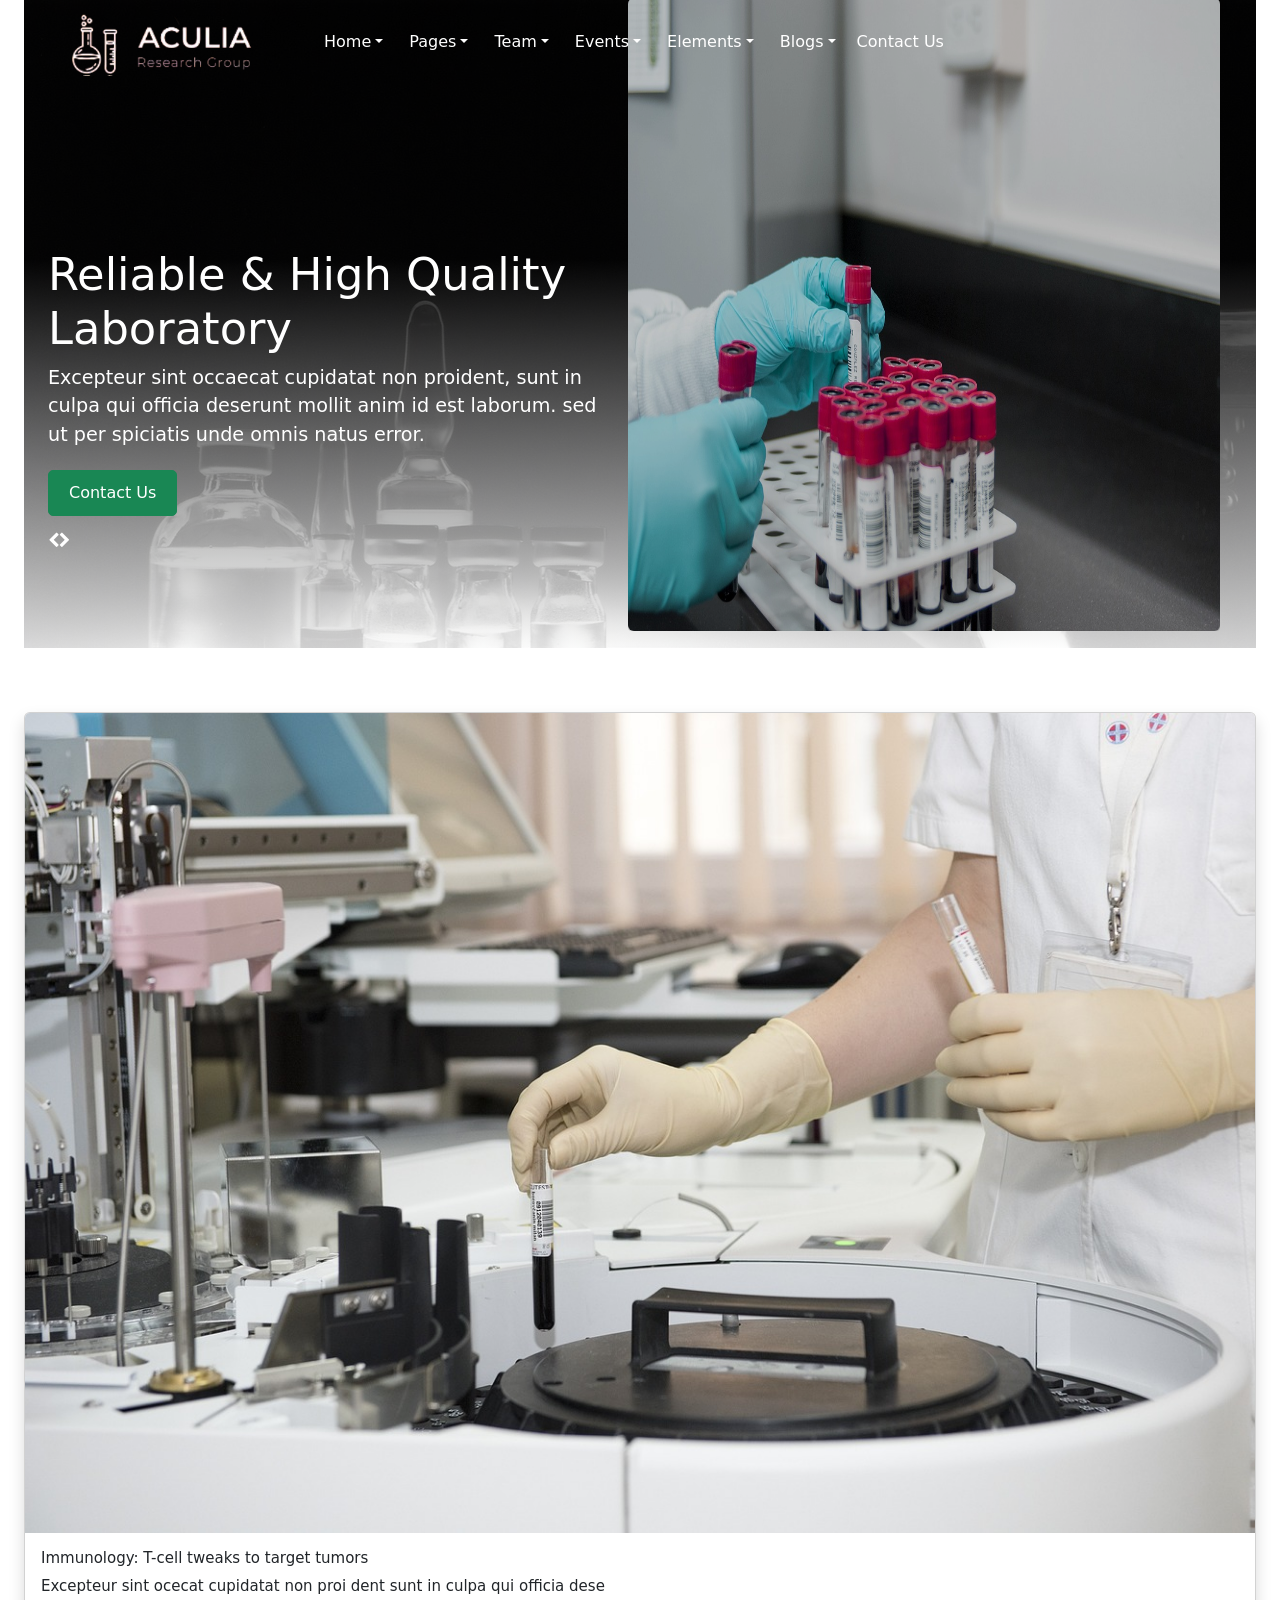
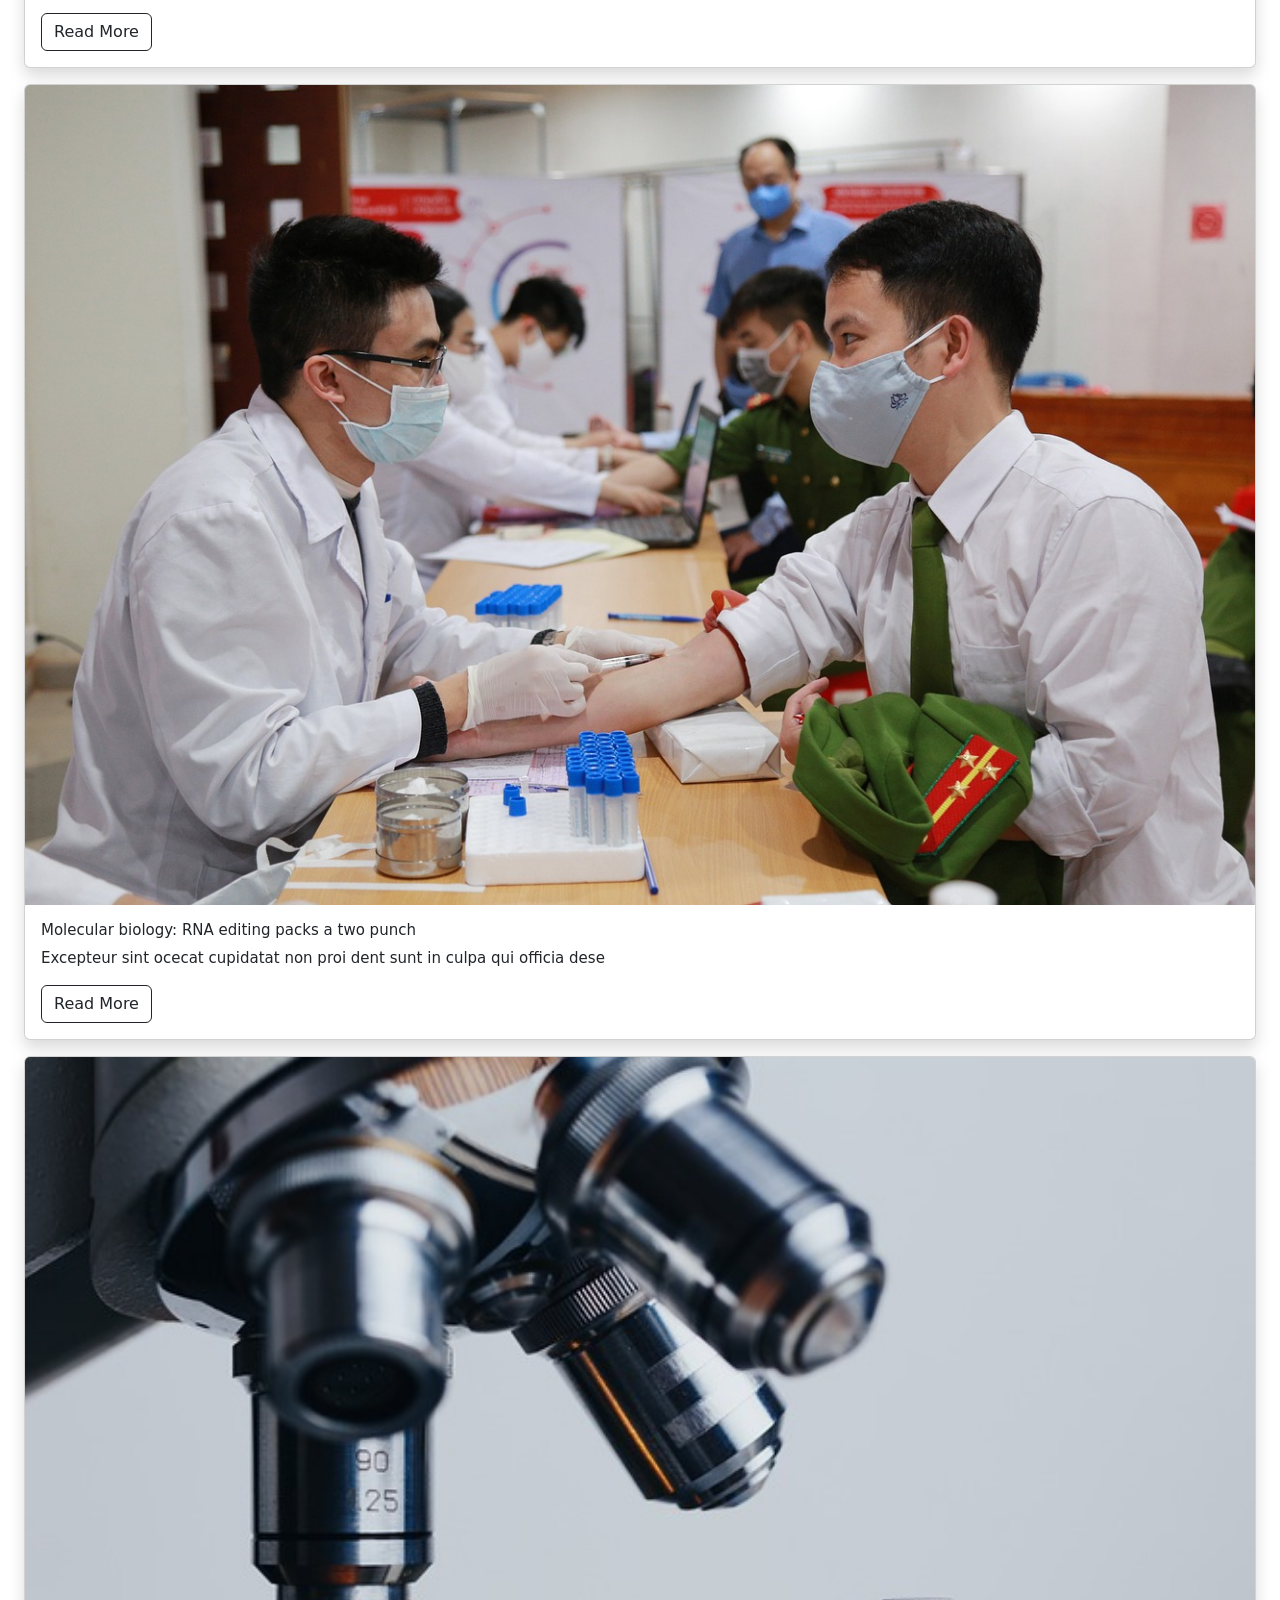
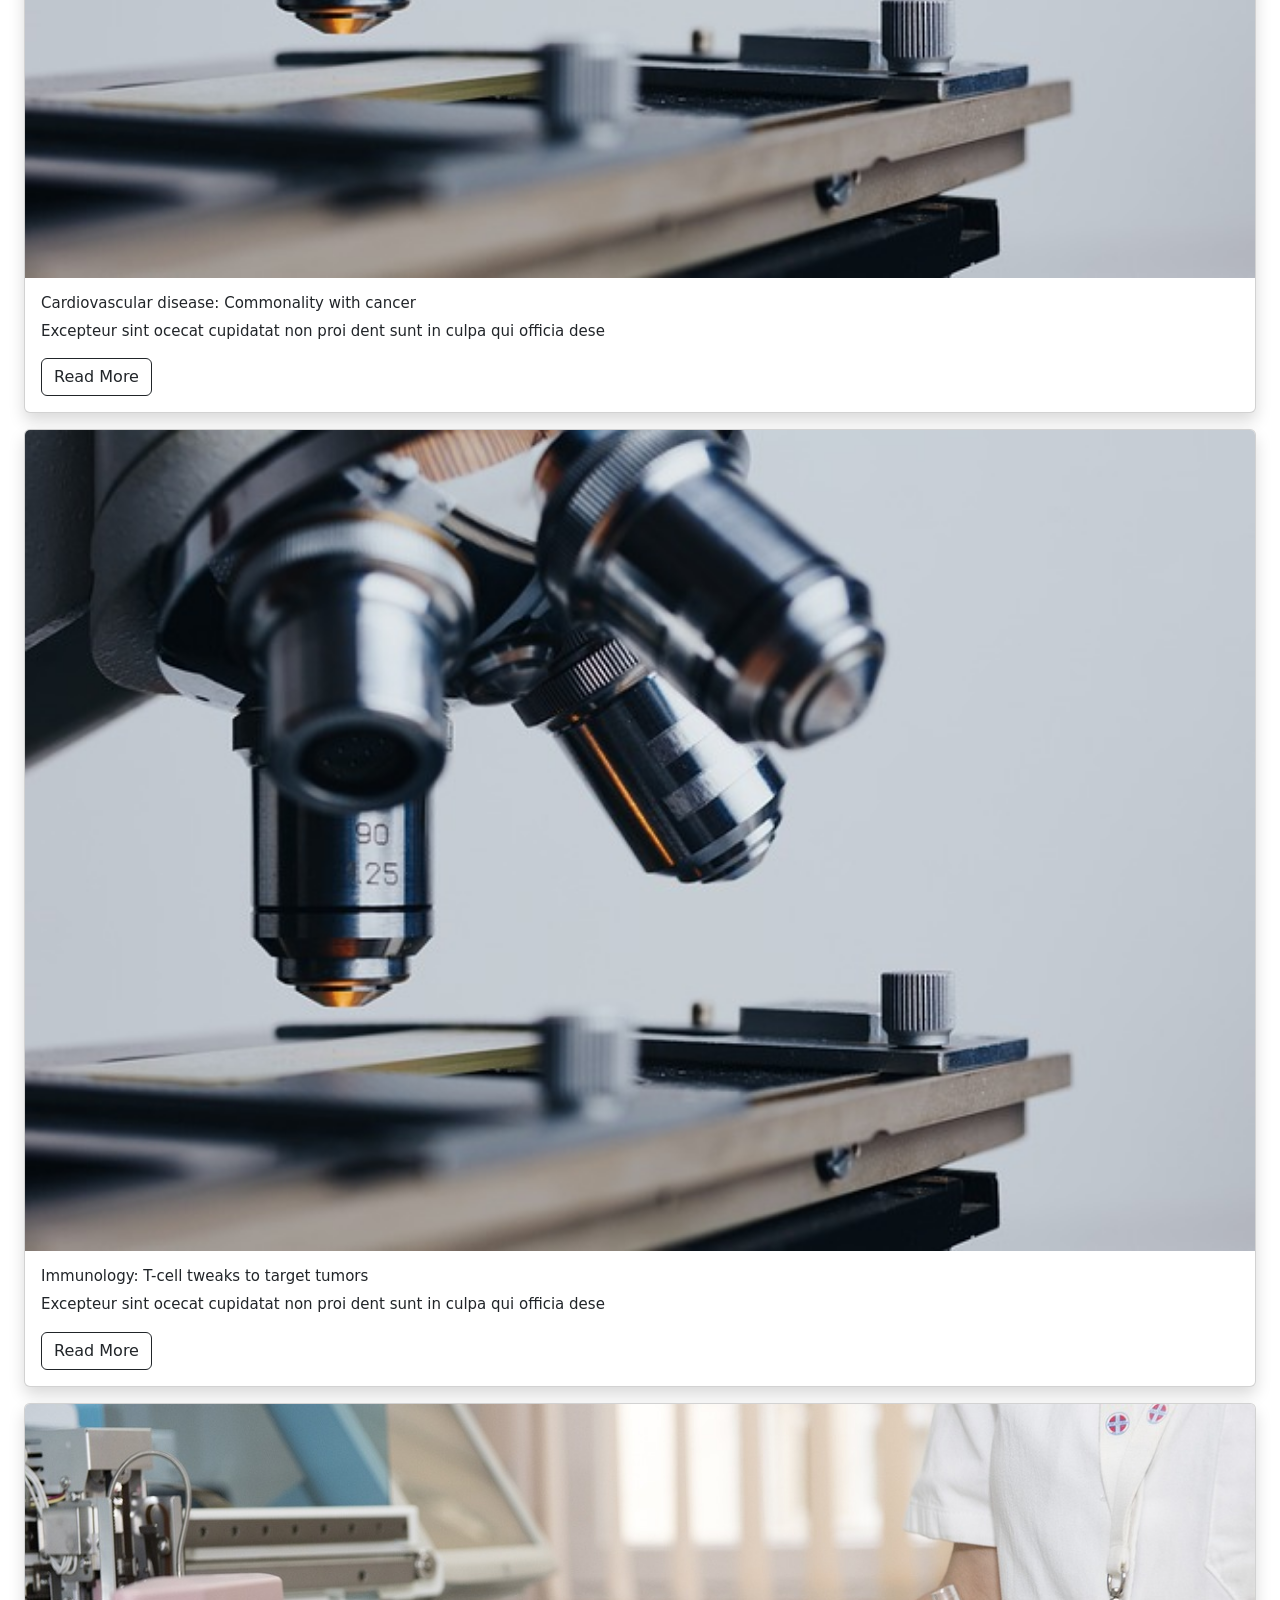
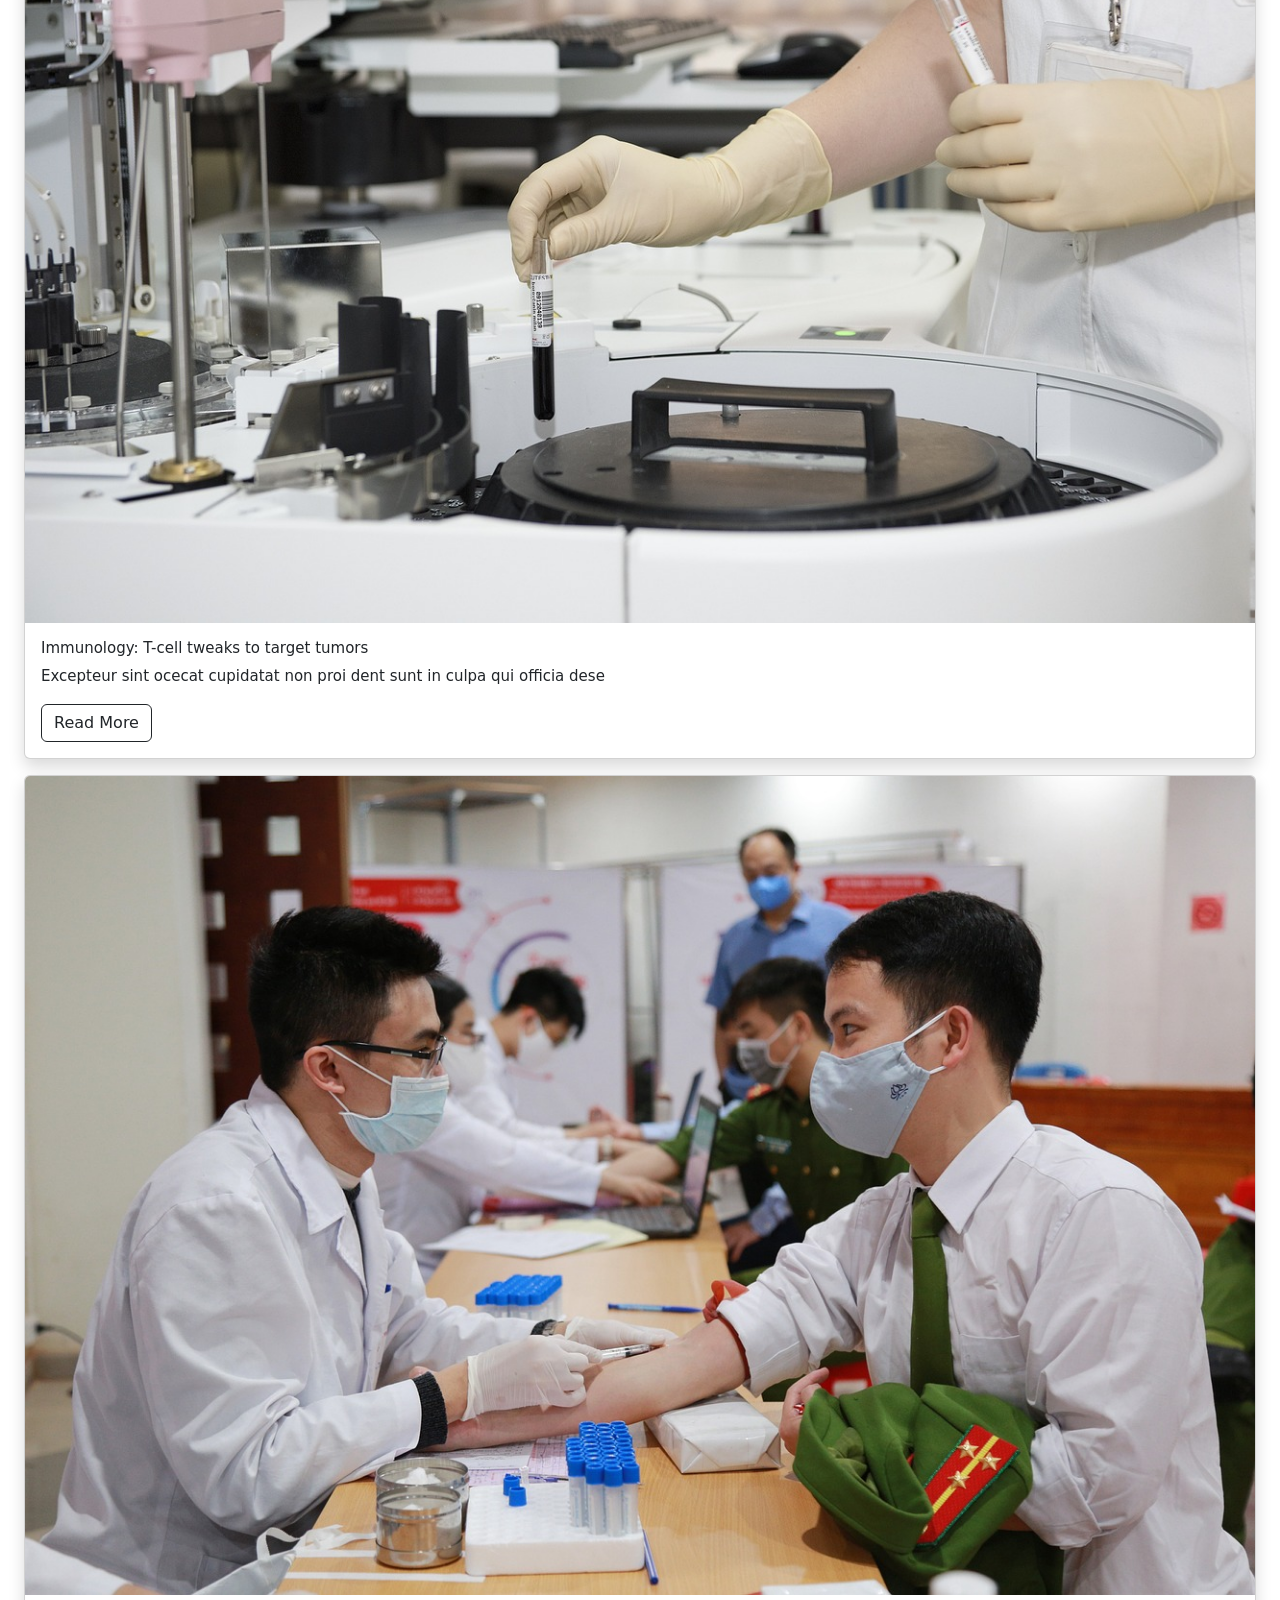
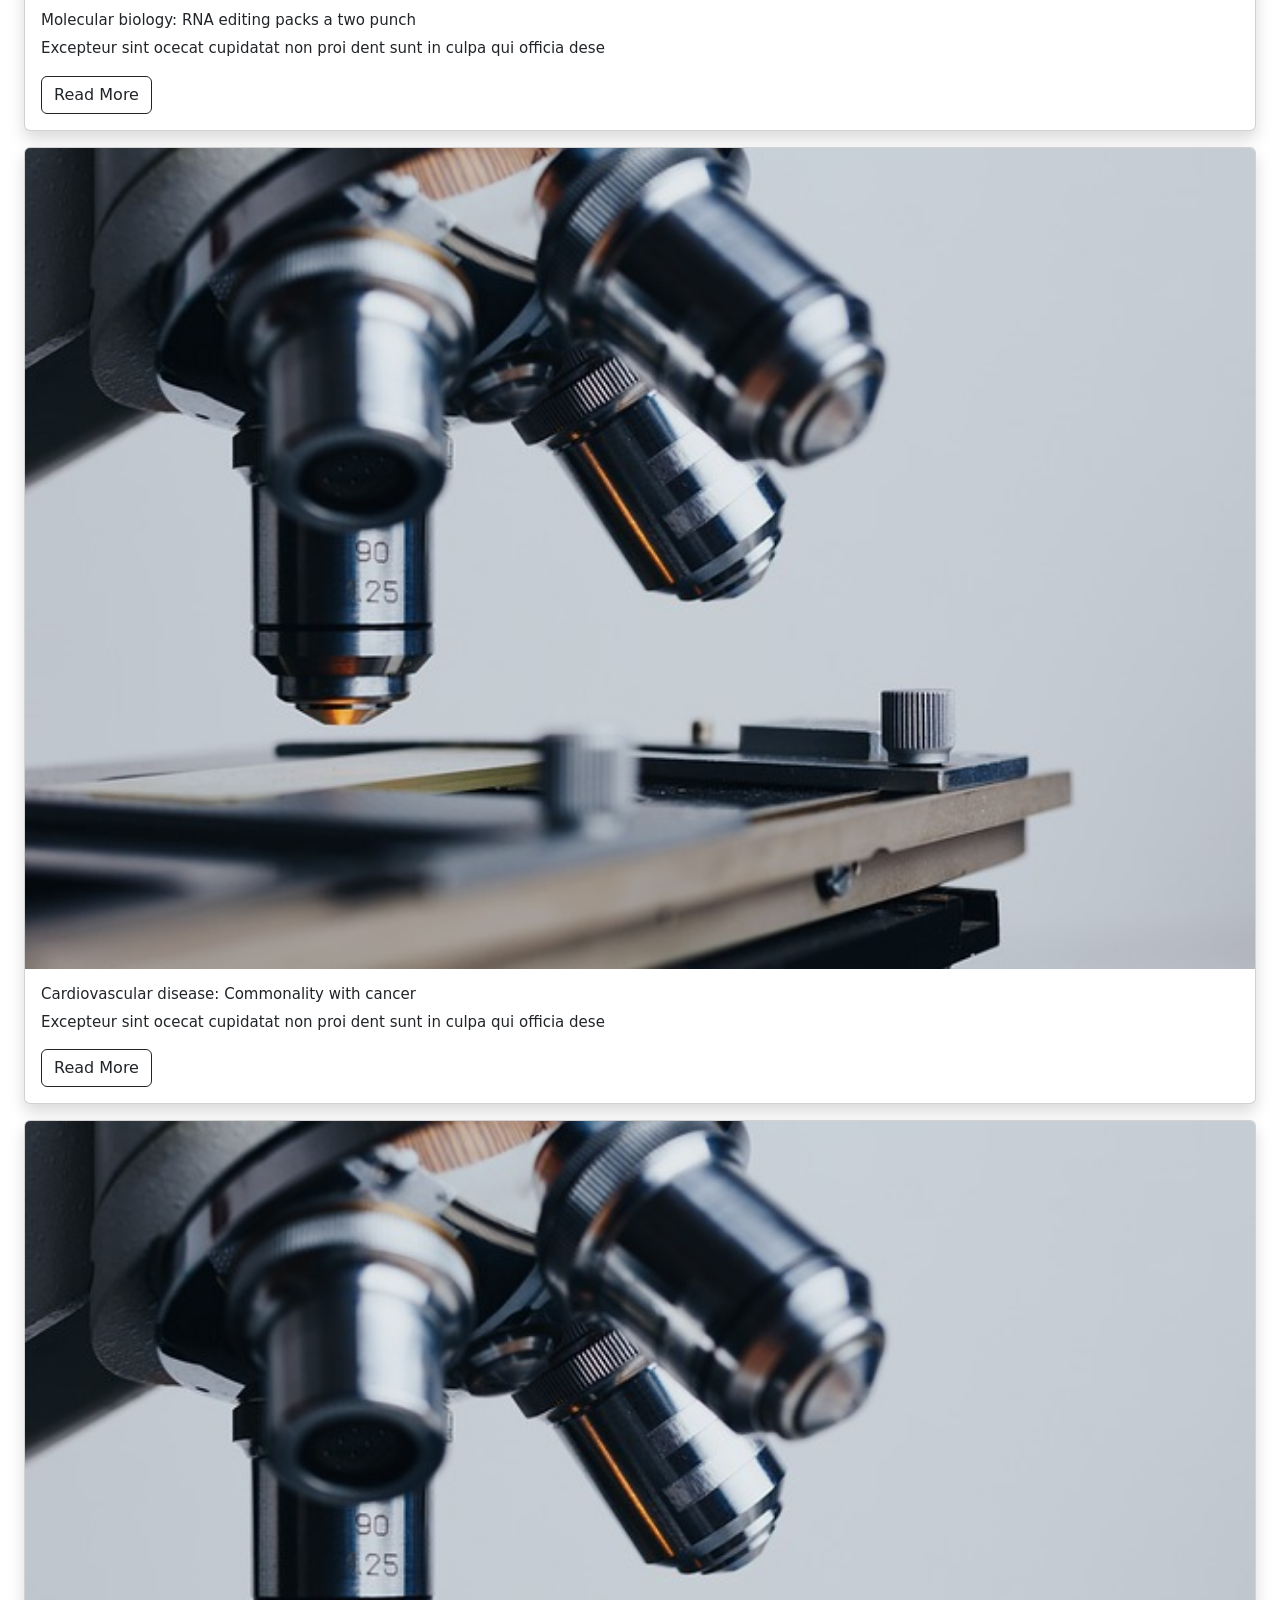
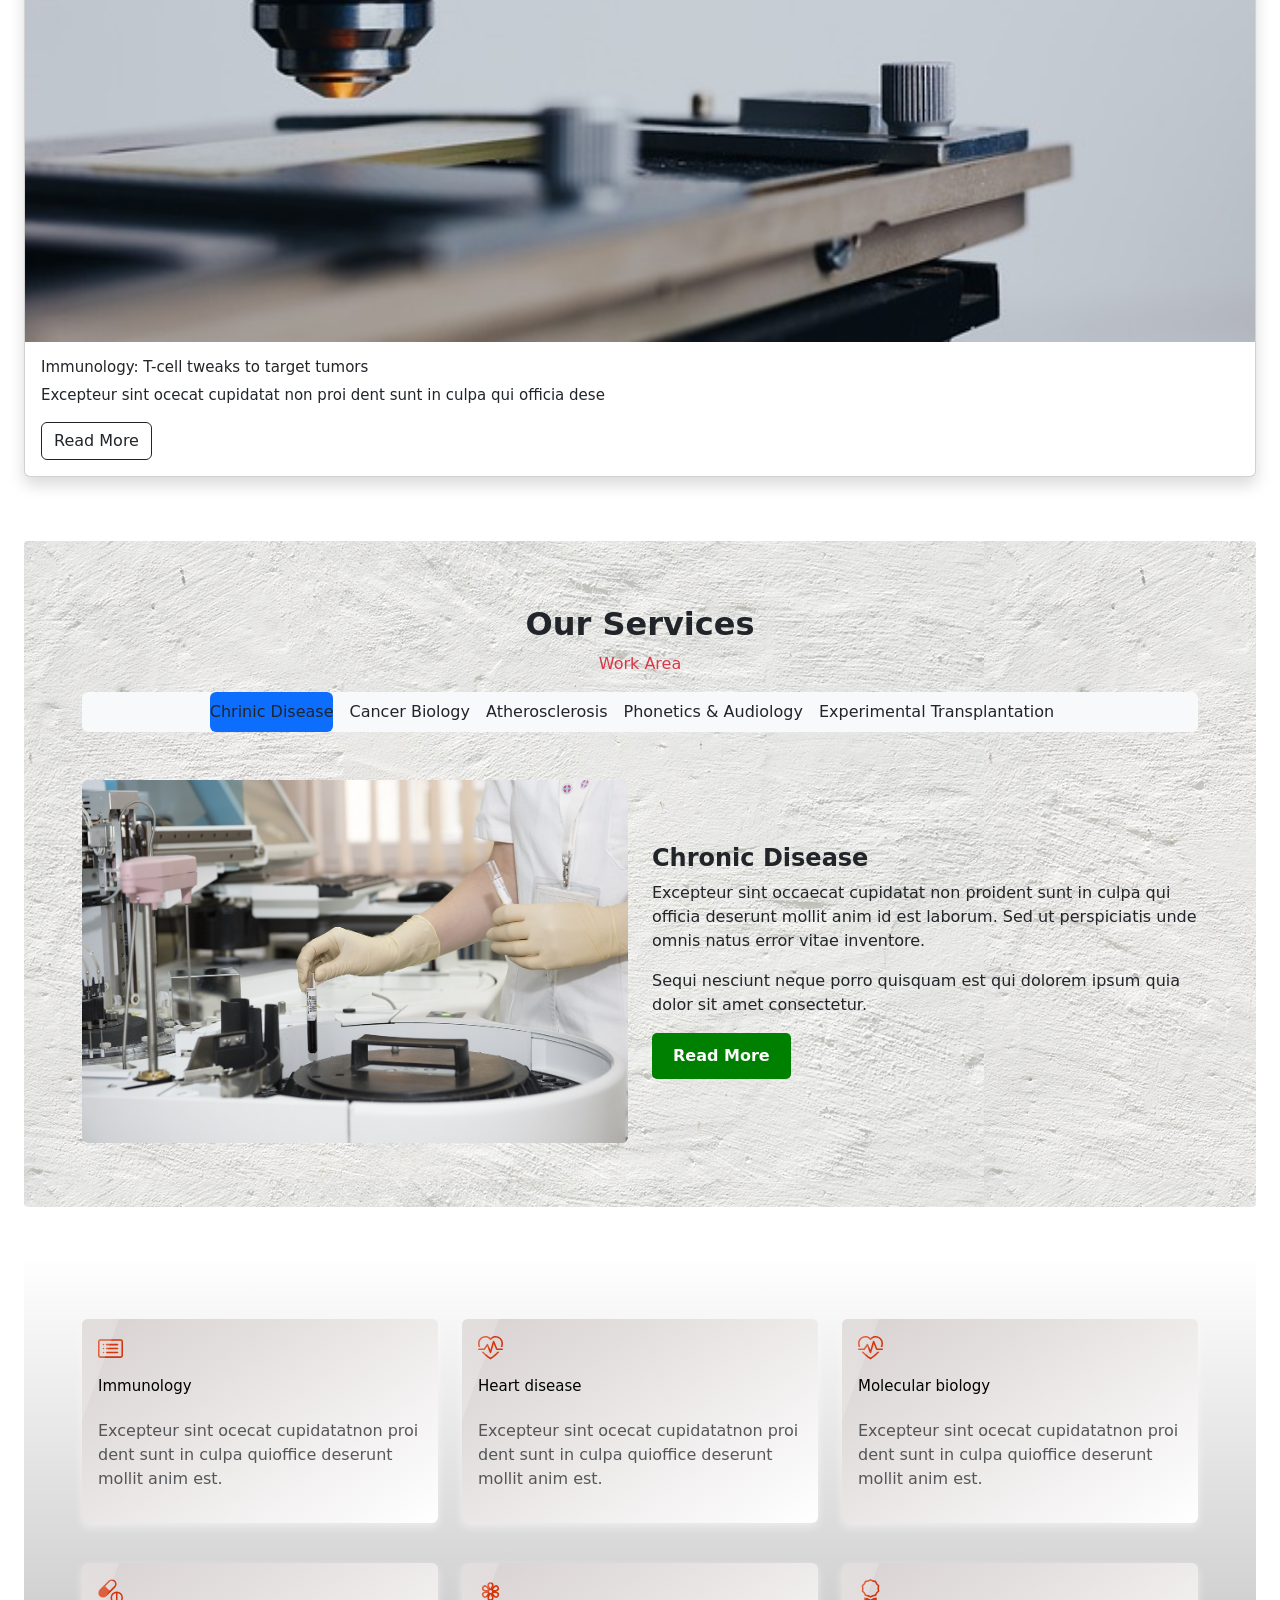
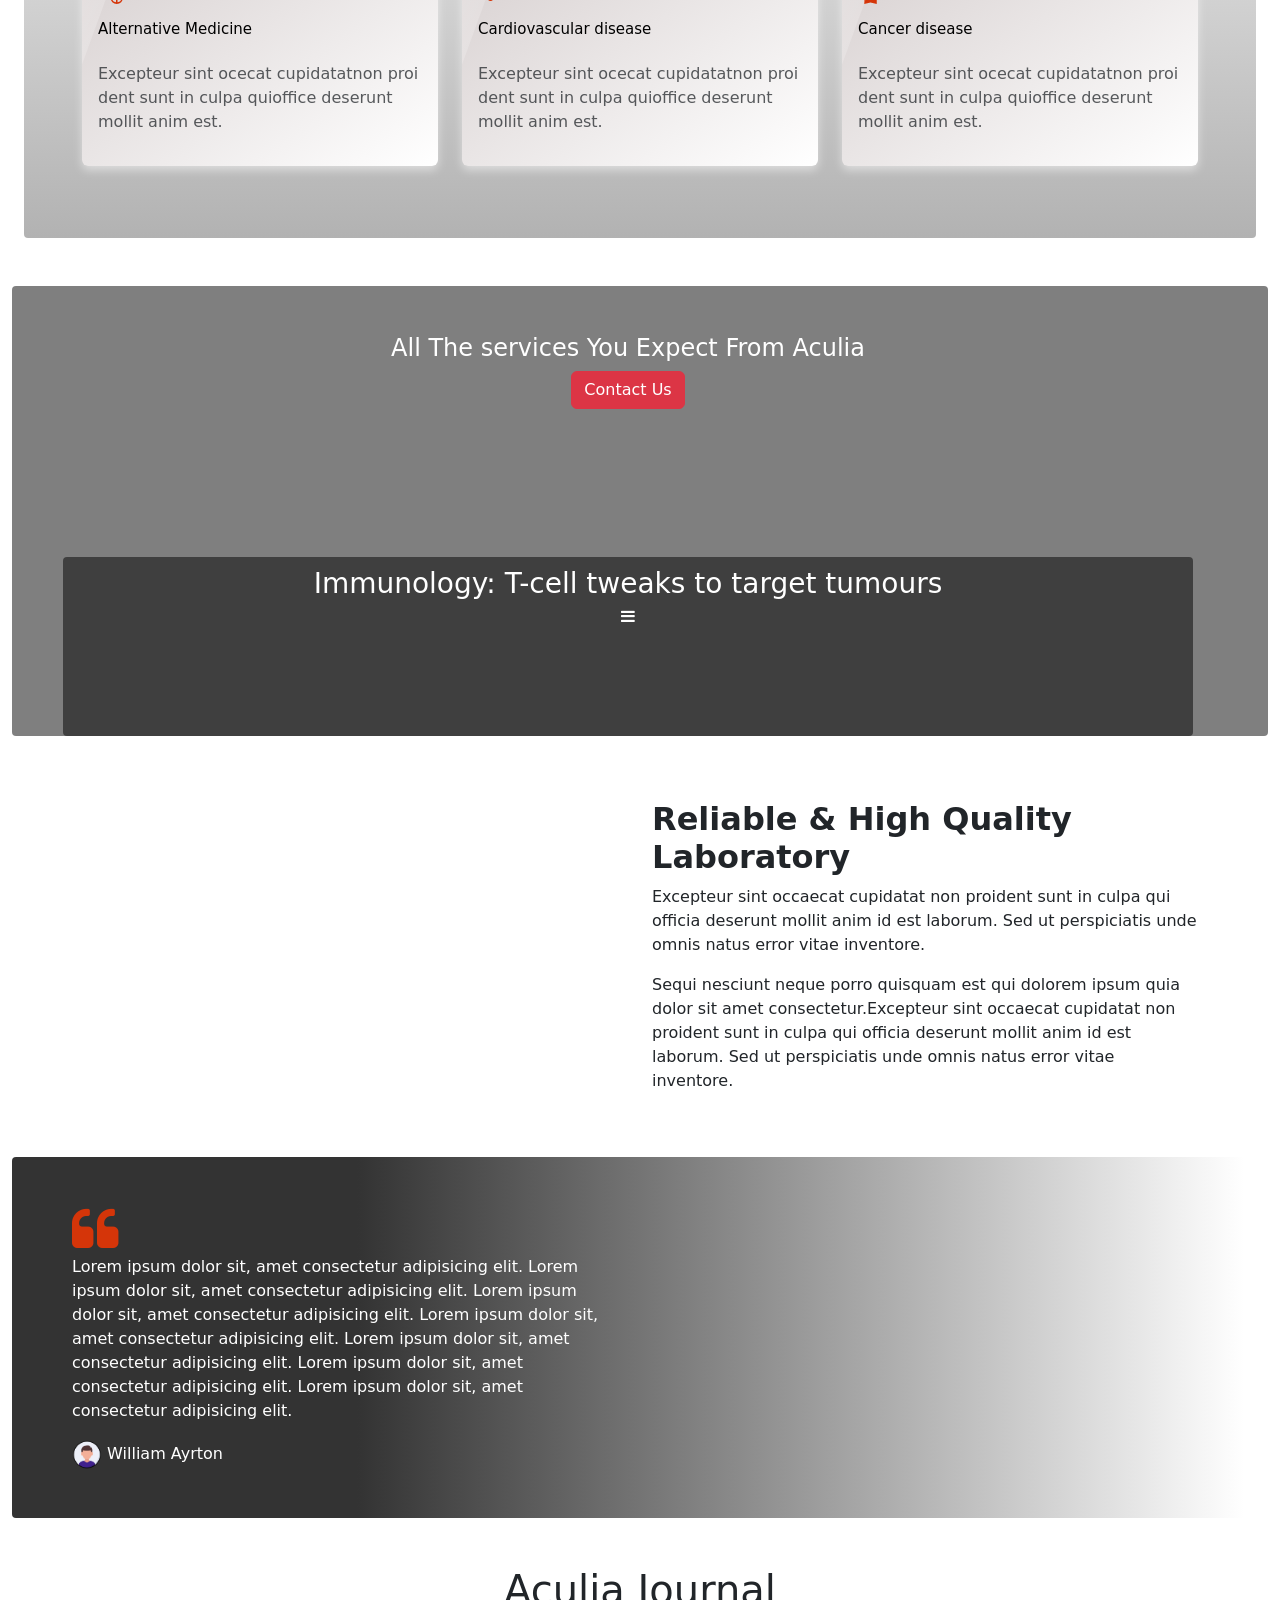
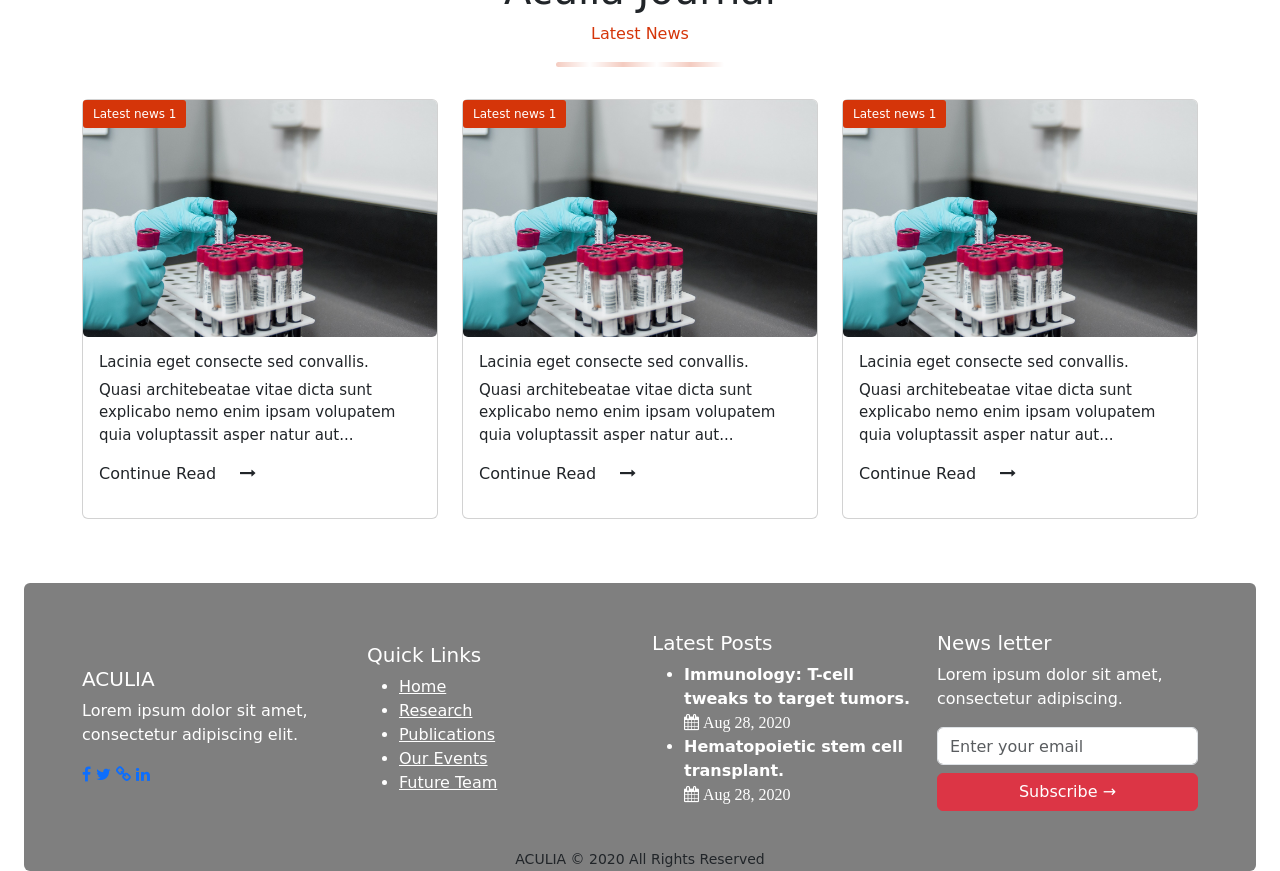
==== commit 9c6caad6: "[UPDATE] changes" ====
--- a/Exercise 5 bootstrap/index.html
+++ b/Exercise 5 bootstrap/index.html
@@ -87,13 +87,14 @@
         <div class="row align-item-center">
           <div class="row header_align">
             <div class="col-lg-6 my-3">
-              <h1>Reliable & High Quality Laboratory</h1>
-              <p>Excepteur sint occaecat cupidatat non proident, sunt in culpa qui officia deserunt mollit anim id est laborum. sed ut per spiciatis unde omnis natus error.</p>
+              <h1 id="carousel-title">Reliable & High Quality Laboratory</h1>
+              <p id="carousel-description">Excepteur sint occaecat cupidatat non proident, sunt in culpa qui officia deserunt mollit anim id est laborum. sed ut per spiciatis unde omnis natus error.</p>
               <a href="#" class="btn btn-success">Contact Us</a>
             </div>
             <div class="col-lg-6 header_img">
               <img src="static/src/image/lab.jpg" class="img-fluid header_content_img mb-4 rounded" alt="lab">
             </div>
+            <span class="fa fa-chevron-left d-flex"><span class="fa fa-chevron-right d-flex"></span></span>
           </div>
         </div>
       </div>
@@ -209,7 +210,7 @@
           <h2 class="fw-bold">Our Services</h2>
           <p class="text-danger">Work Area</p>
       </div>
-      <nav class="nav navbar-expand-sm justify-content-center bg-light">
+      <nav class="nav navbar-expand-sm justify-content-center bg-light rounded">
         <ul class="navbar-nav nav-pills" role="tablist">
           <li class="navbar-list">
             <a class="nav-link active mr-3" data-bs-toggle="tab" href="#chronic">Chrinic Disease</a>
@@ -418,7 +419,7 @@
         <div class="row component_list_view d-flex justify-content-center align-item-center">
           <div class="col-sm-12 col-md-12 col-lg-12">
             <div class="row component_list">
-              <h3 class="text-white d-flex justify-content-center"> Immunology: T-cell tweaks to target tumours</h3>
+              <h3 class="text-white d-flex justify-content-center active"> Immunology: T-cell tweaks to target tumours</h3>
               <button class="navbar-toggler" type="button" data-toggle="collapse" data-target="#component_item">
                 <span class="fa fa-bars text-white"></span>
               </button>
@@ -455,7 +456,7 @@
     <div class="container">
       <div class="row my-5">
         <div class="col-sm-12 col-md-6 col-lg-6 d-flex justify-content-center">
-          <iframe class="rounded youtube"src="https://www.youtube.com/embed/xJx40uePLPk?si=qBilhSv5XJtiGqSK?autoplay=1&mute=1"></iframe>
+              <iframe class="rounded youtube"src="https://www.youtube.com/embed/xJx40uePLPk?si=qBilhSv5XJtiGqSK?autoplay=1&mute=1"></iframe>
         </div>
         <div class="col-sm-12 col-md-6 col-lg-6">
           <h2 class="fw-bold mt-3">Reliable & High Quality Laboratory</h2>
@@ -489,10 +490,11 @@
     </div>
   </section>
 
+  <!-- employee section -->
   <section class="employee-cart container mb-5">
     <h1 class="align-item-center justify-content-center d-flex">Aculia Journal</h1>
     <p class="justify-content-center align-item-center d-flex" style="color: #d53509;">Latest News</p>
-    <hr class="line d-flex mx-auto justify-content-center" style="width: 10%;">
+    <hr class="line d-flex mx-auto justify-content-center" style="width: 15%;">
    <div class="row">
     <div class="col-sm-12 col-md-4 col-lg-4 my-3">
       <div class="card">
@@ -535,6 +537,9 @@
     </div>
     </div> 
   </section>
+
+  
+  <!-- footerr section -->
 
   <footer class="footer bg rounded" id="contact">
     <div class="container dis">
@@ -592,52 +597,11 @@
             <small>ACULIA © 2020 All Rights Reserved</small>
         </div>
     </div>
-</footer>
-
-<div id="carouselExample" class="carousel slide" data-bs-ride="carousel">
-  
-  <!-- Indicators/Dots -->
-  <div class="carousel-indicators">
-    <button type="button" data-bs-target="#carouselExample" data-bs-slide-to="0" class="active" aria-current="true" aria-label="Slide 1"></button>
-    <button type="button" data-bs-target="#carouselExample" data-bs-slide-to="1" aria-label="Slide 2"></button>
-    <button type="button" data-bs-target="#carouselExample" data-bs-slide-to="2" aria-label="Slide 3"></button>
-    <button type="button" data-bs-target="#carouselExample" data-bs-slide-to="3" aria-label="Slide 4"></button>
-    <button type="button" data-bs-target="#carouselExample" data-bs-slide-to="4" aria-label="Slide 5"></button>
-  </div>
-
-  <!-- Carousel Inner -->
-  <div class="carousel-inner">
-    <div class="carousel-item active">
-      <img src="static/src/image/lab.jpg" class="d-block w-100" alt="Slide 1">
-    </div>
-    <div class="carousel-item">
-      <img src="static/src/image/service1.jpg" class="d-block w-100" alt="Slide 2">
-    </div>
-    <div class="carousel-item">
-      <img src="static/src/image/service2.jpg" class="d-block w-100" alt="Slide 3">
-    </div>
-    <div class="carousel-item">
-      <img src="static/src/image/service1.jpg" class="d-block w-100" alt="Slide 4">
-    </div>
-    <div class="carousel-item">
-      <img src="static/src/image/service2.jpg" class="d-block w-100" alt="Slide 5">
-    </div>
-  </div>
-
-  <!-- Navigation Controls -->
-  <button class="carousel-control-prev" type="button" data-bs-target="#carouselExample" data-bs-slide="prev">
-    <span class="carousel-control-prev-icon" aria-hidden="true"></span>
-    <span class="visually-hidden">Previous</span>
-  </button>
-  <button class="carousel-control-next" type="button" data-bs-target="#carouselExample" data-bs-slide="next">
-    <span class="carousel-control-next-icon" aria-hidden="true"></span>
-    <span class="visually-hidden">Next</span>
-  </button>
-
-</div>
+  </footer>
 
   </div>
 </div>
+
 <script src="/static/src/js/jquery.min.js"></script>
 <script src="/static/src/js/owl.carousel.js"></script>
 <script src="/static/src/js/owl.carousel.min.js"></script>
--- a/Exercise 5 bootstrap/static/src/css/style.css
+++ b/Exercise 5 bootstrap/static/src/css/style.css
@@ -297,7 +297,8 @@
 }
 
 .line{
-    height: 3px;
+    height: 5px;
+    border-radius: 1rem;
     border: none;
     background: linear-gradient(90deg, #d53509, #fff, #d53509);
     background-size:40% 100%;
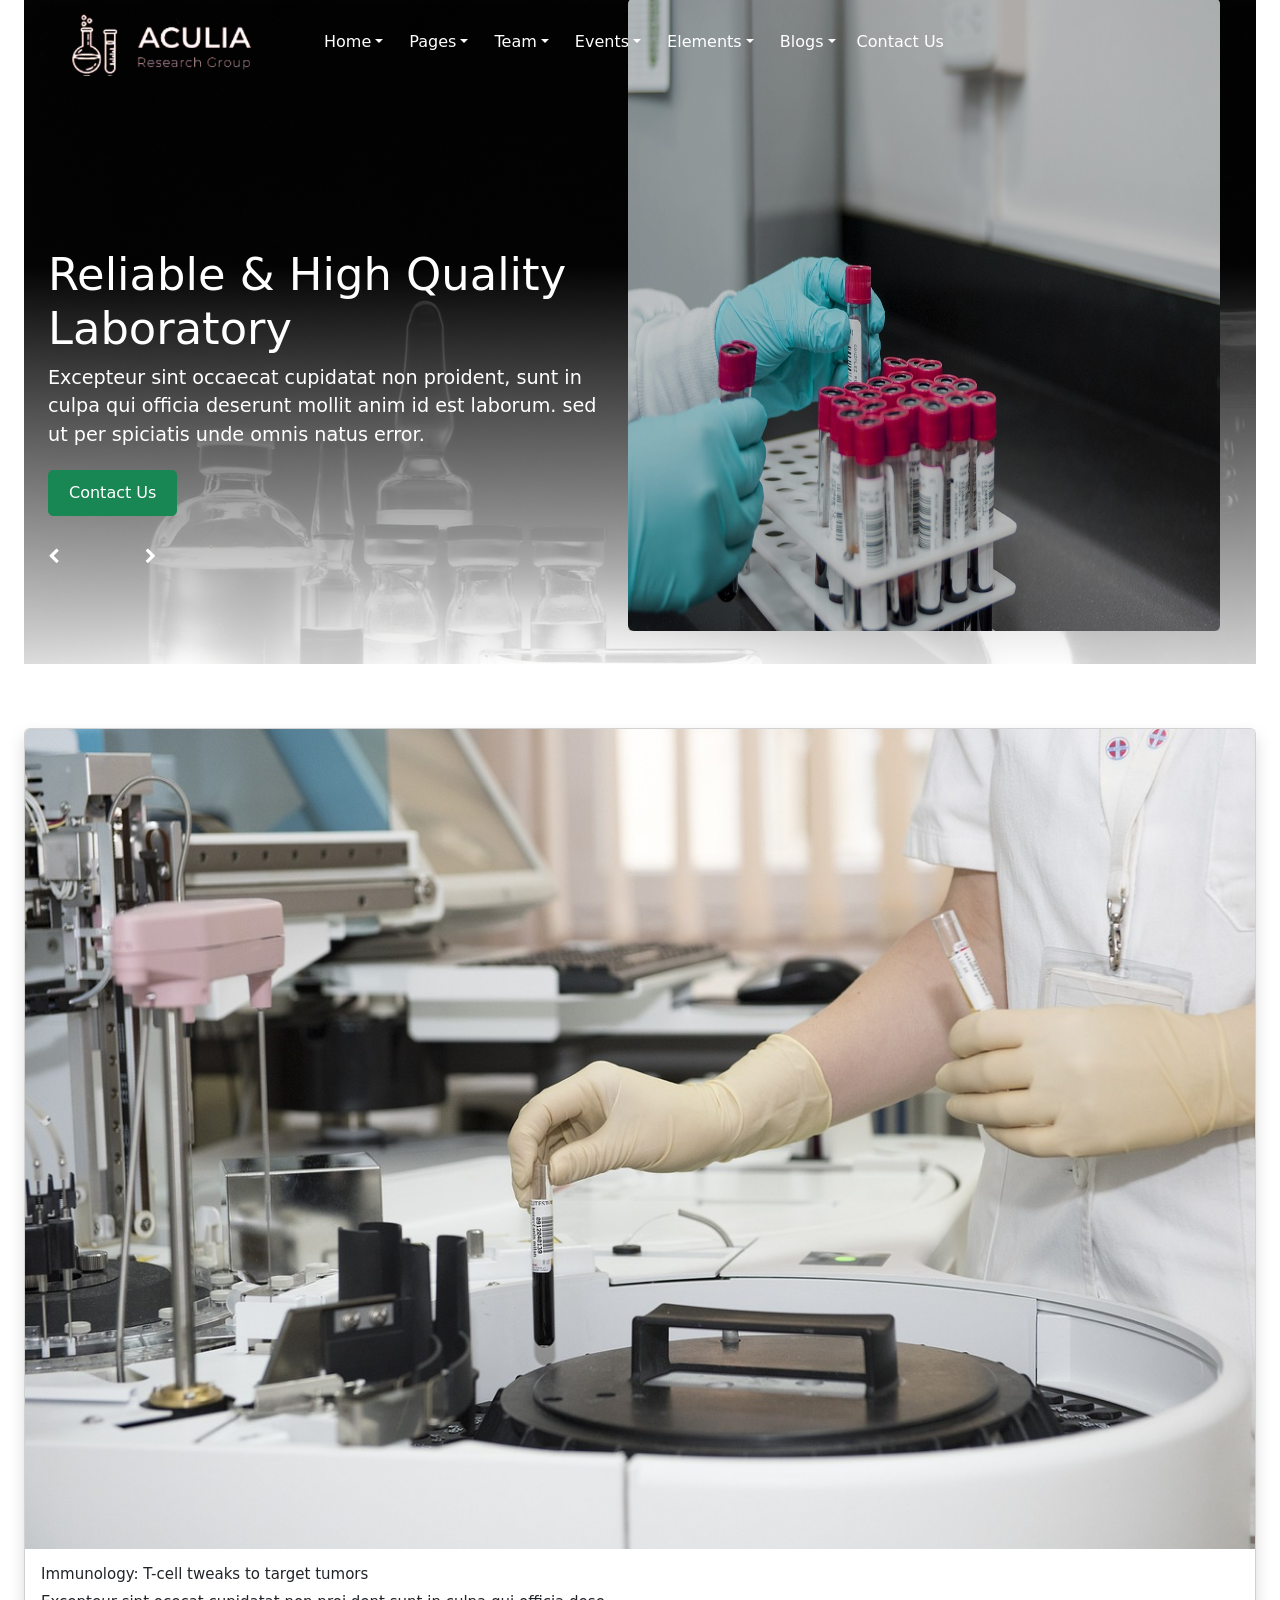
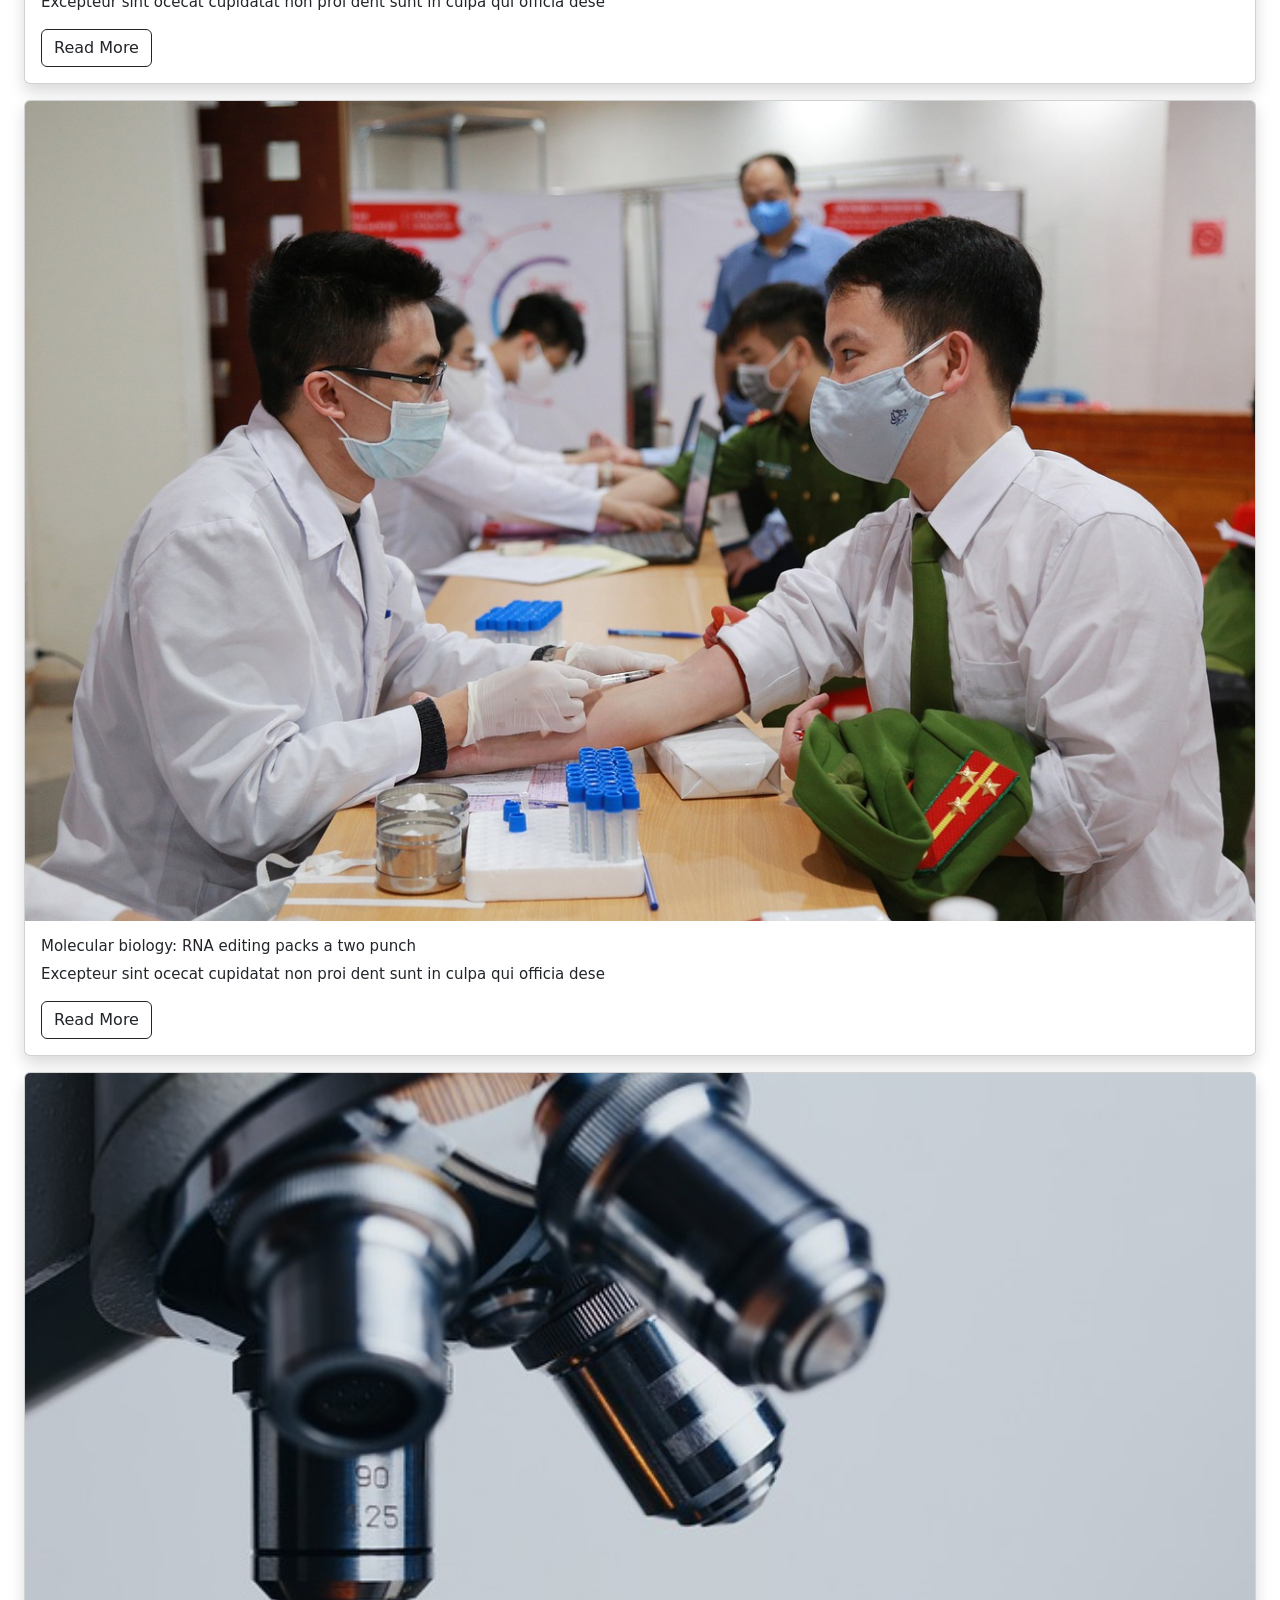
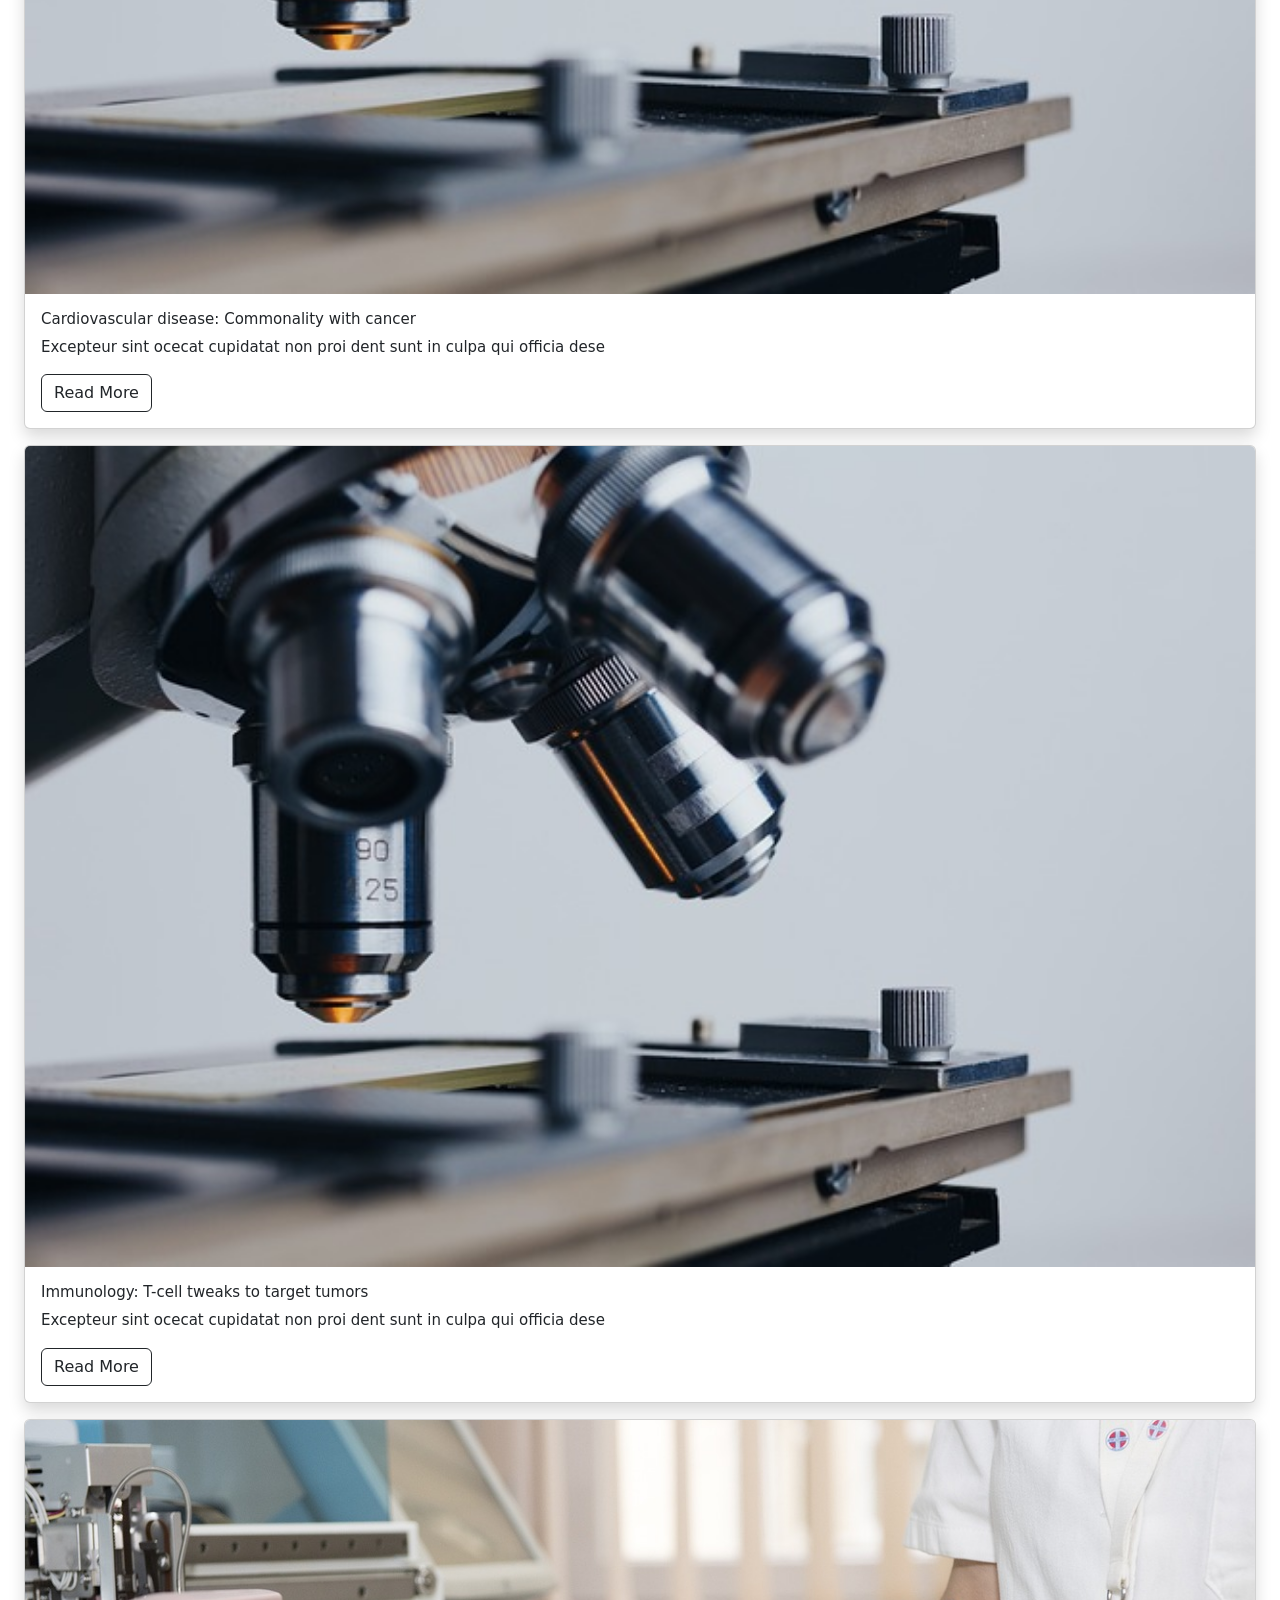
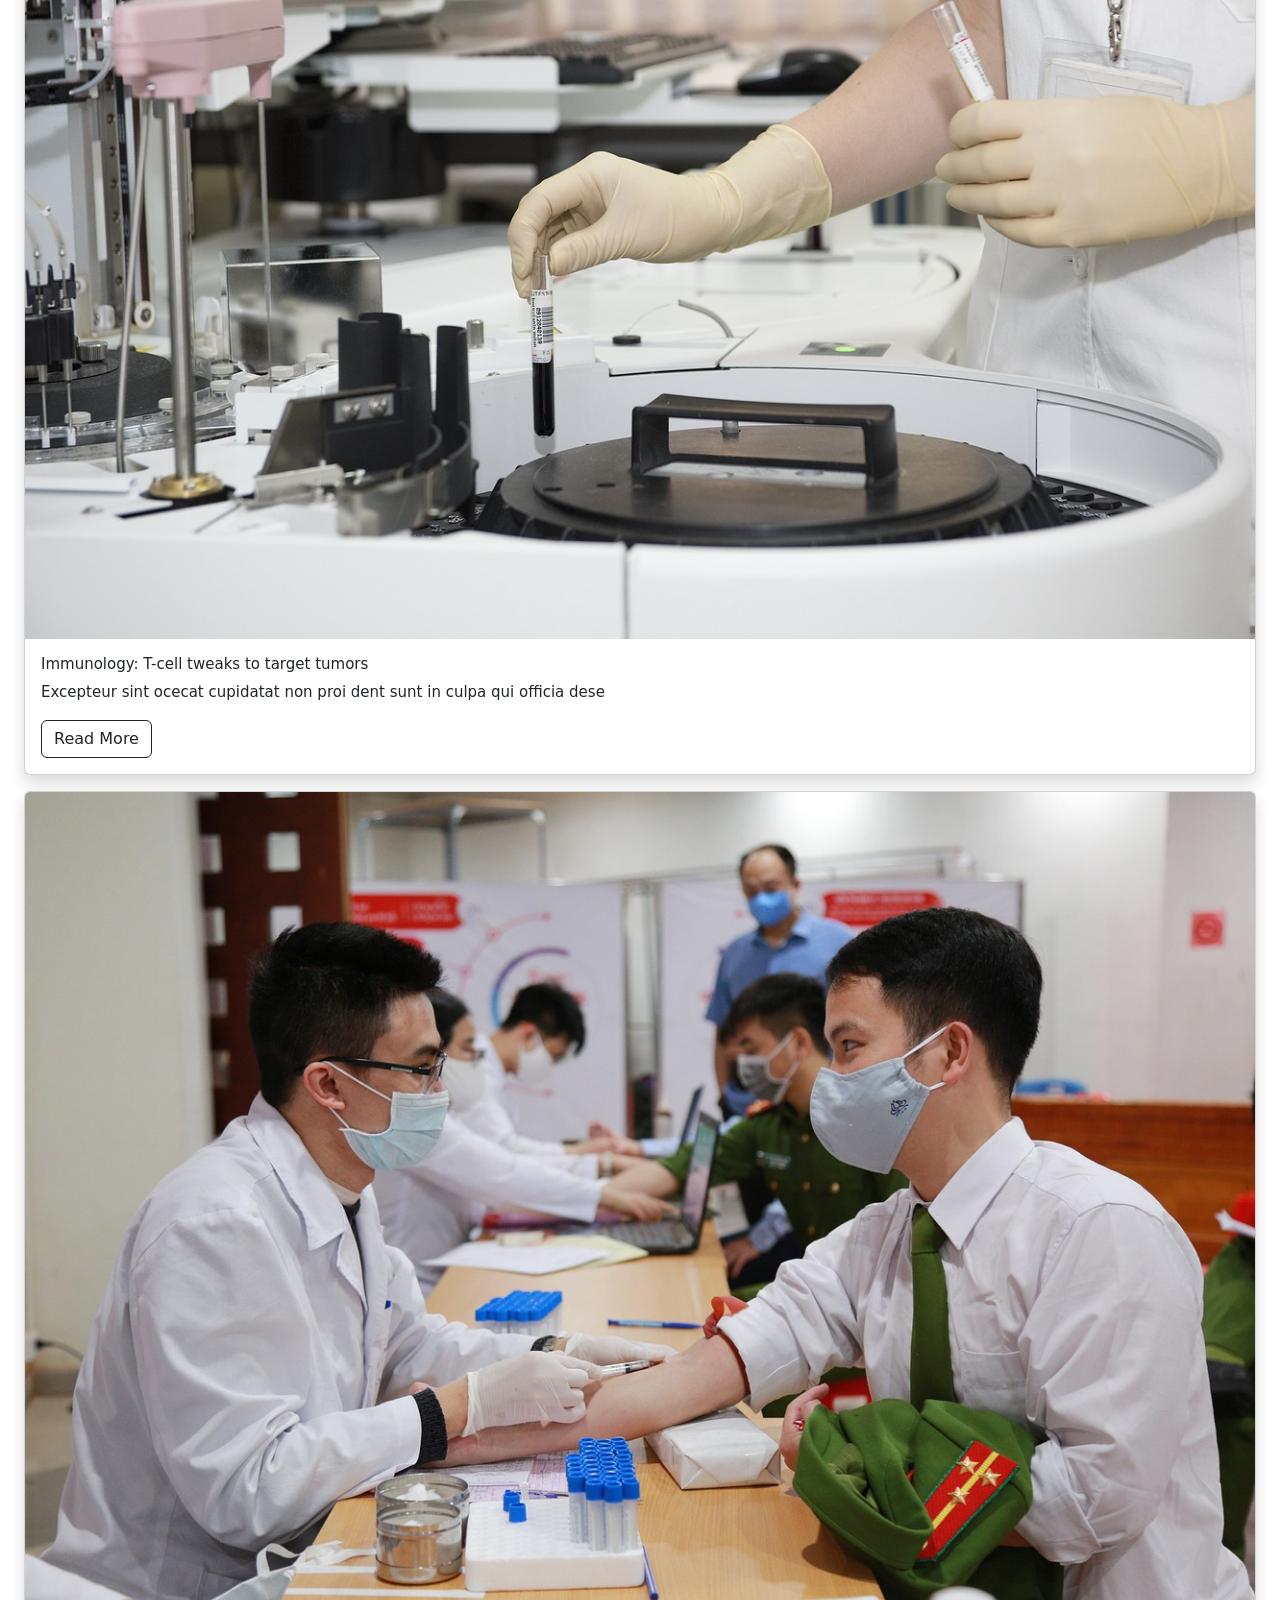
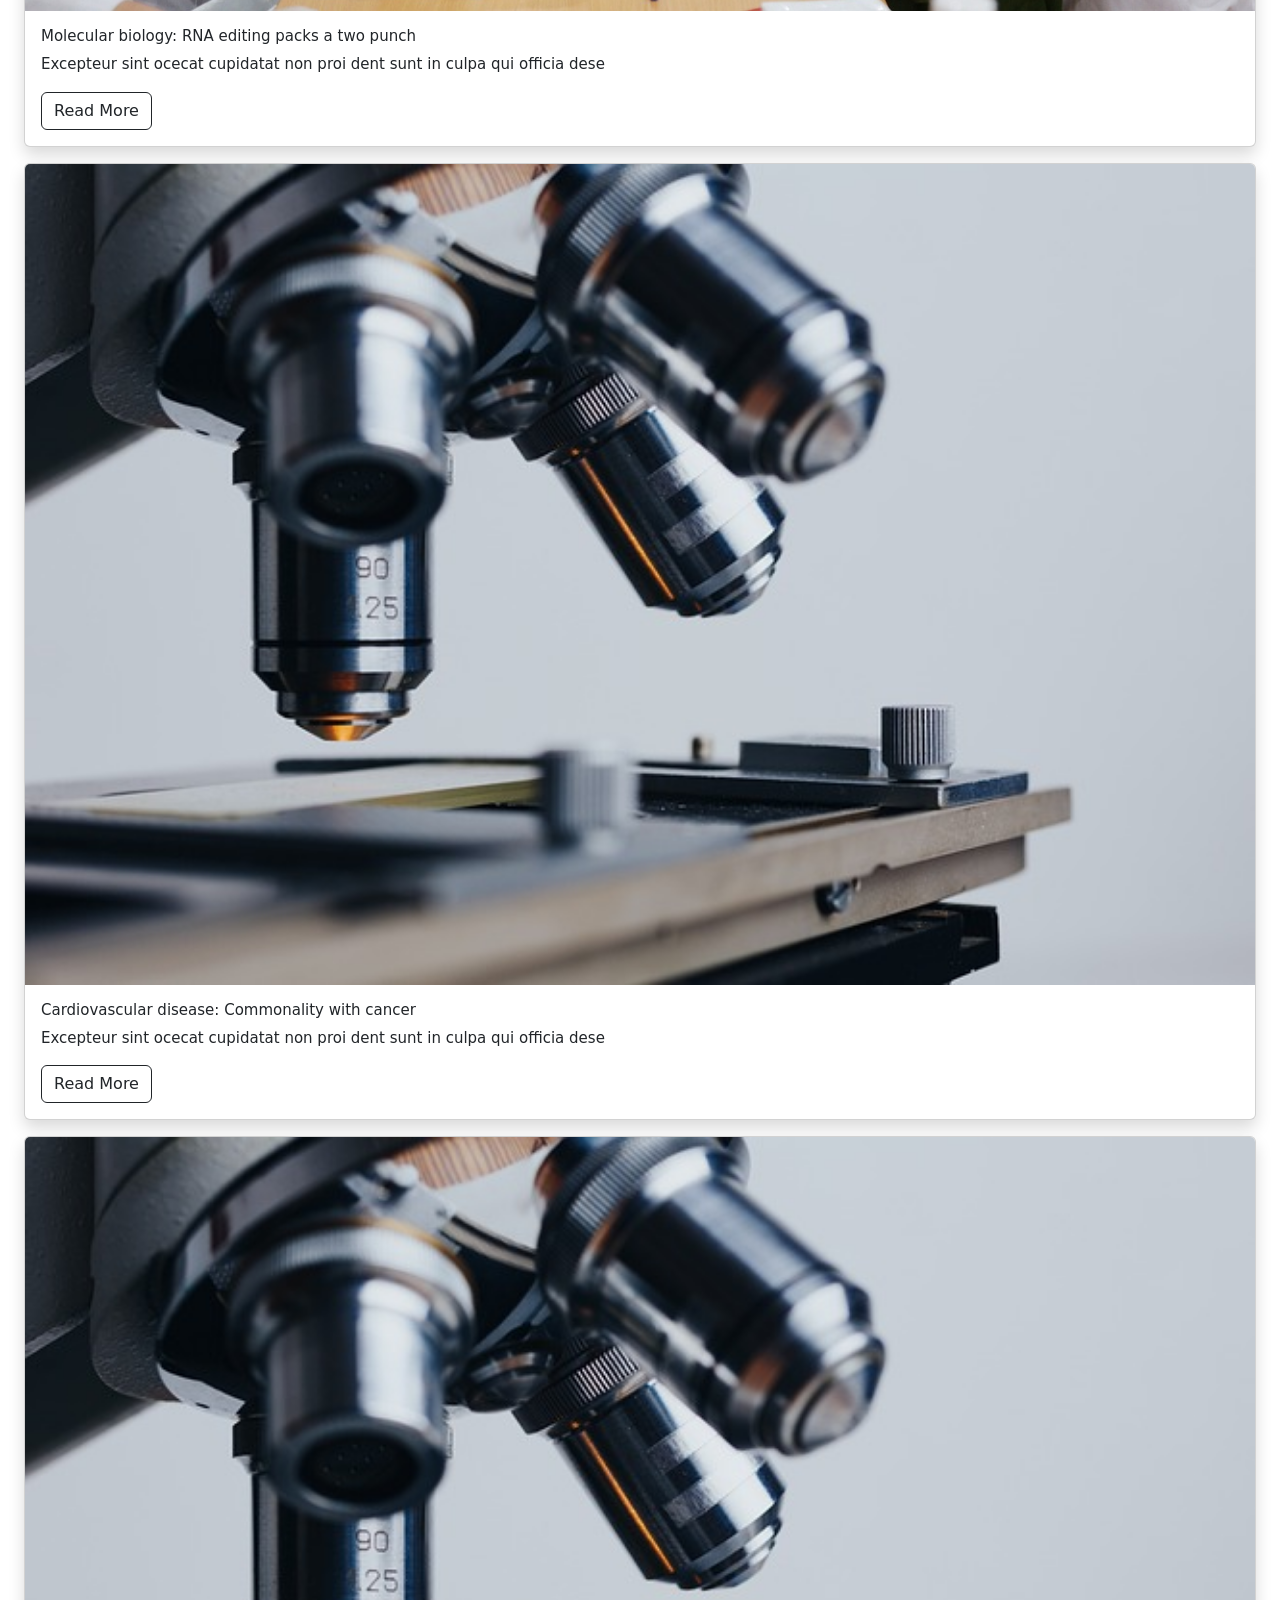
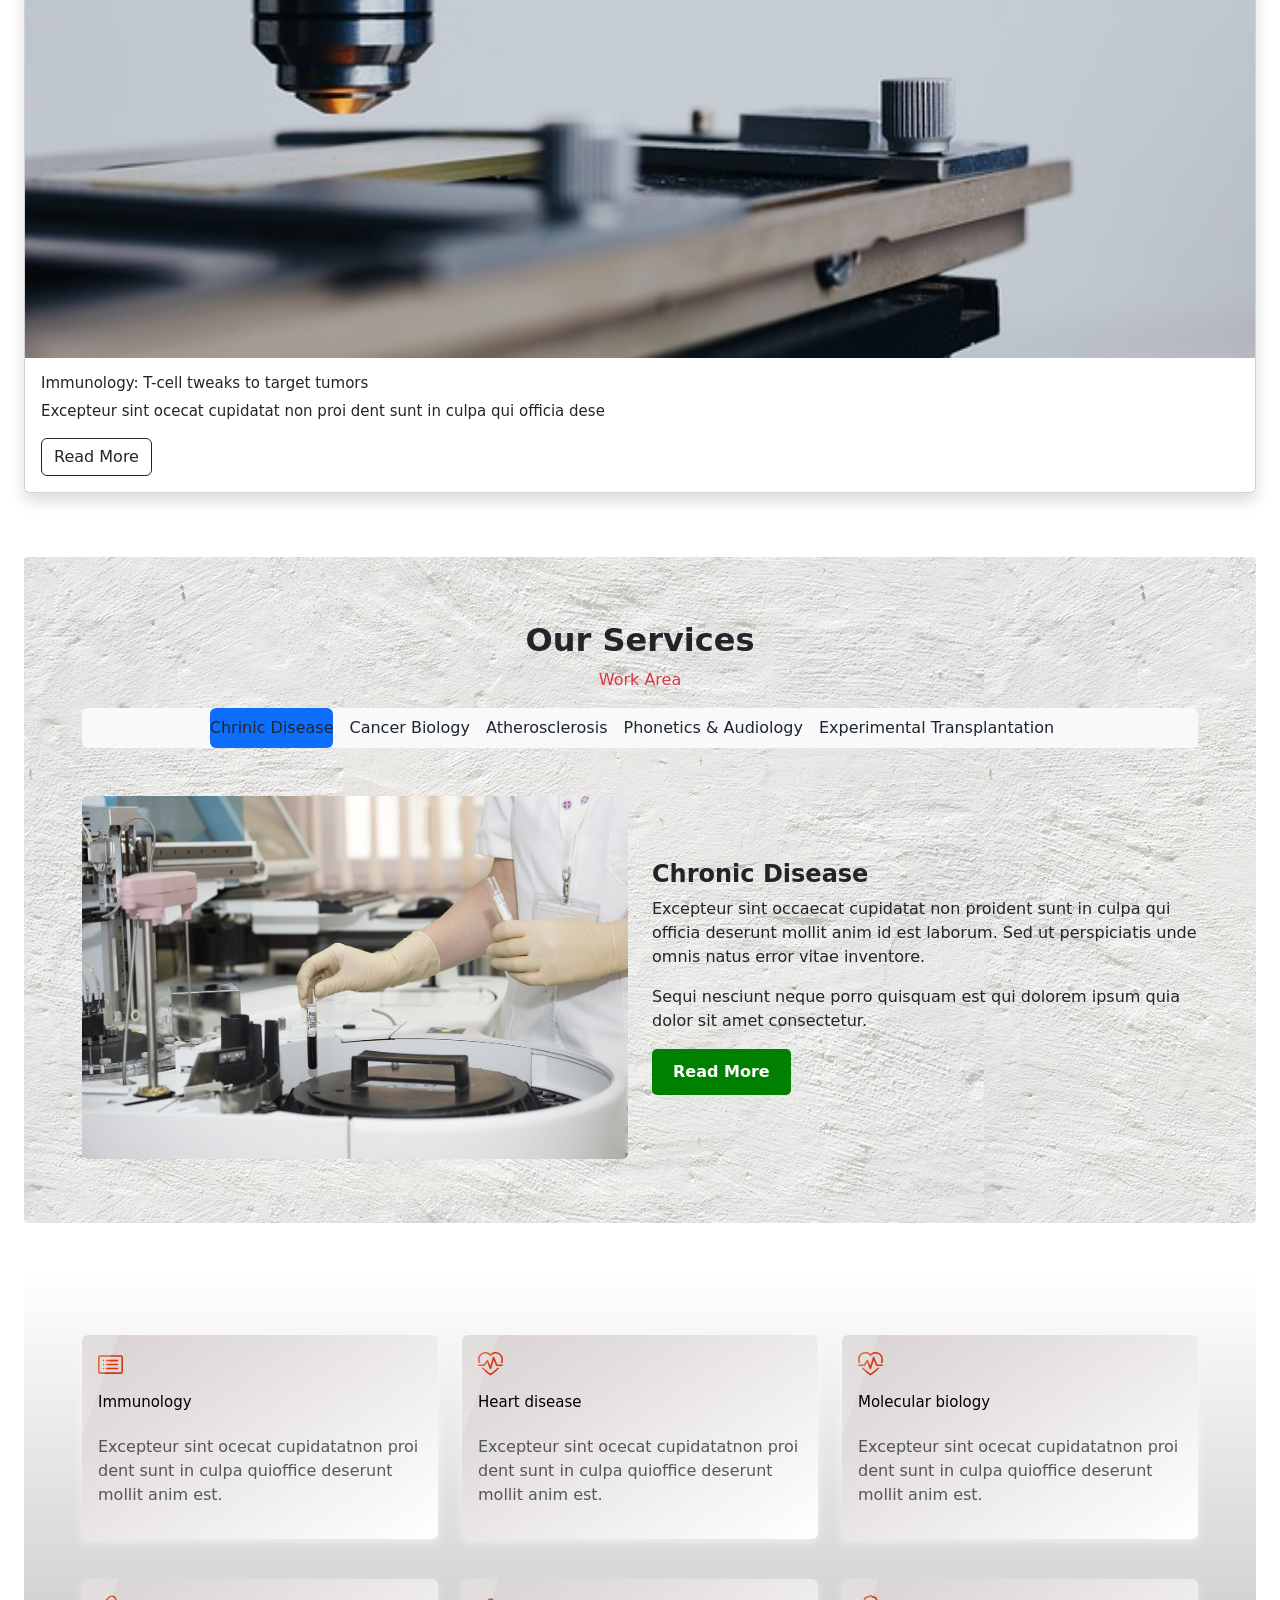
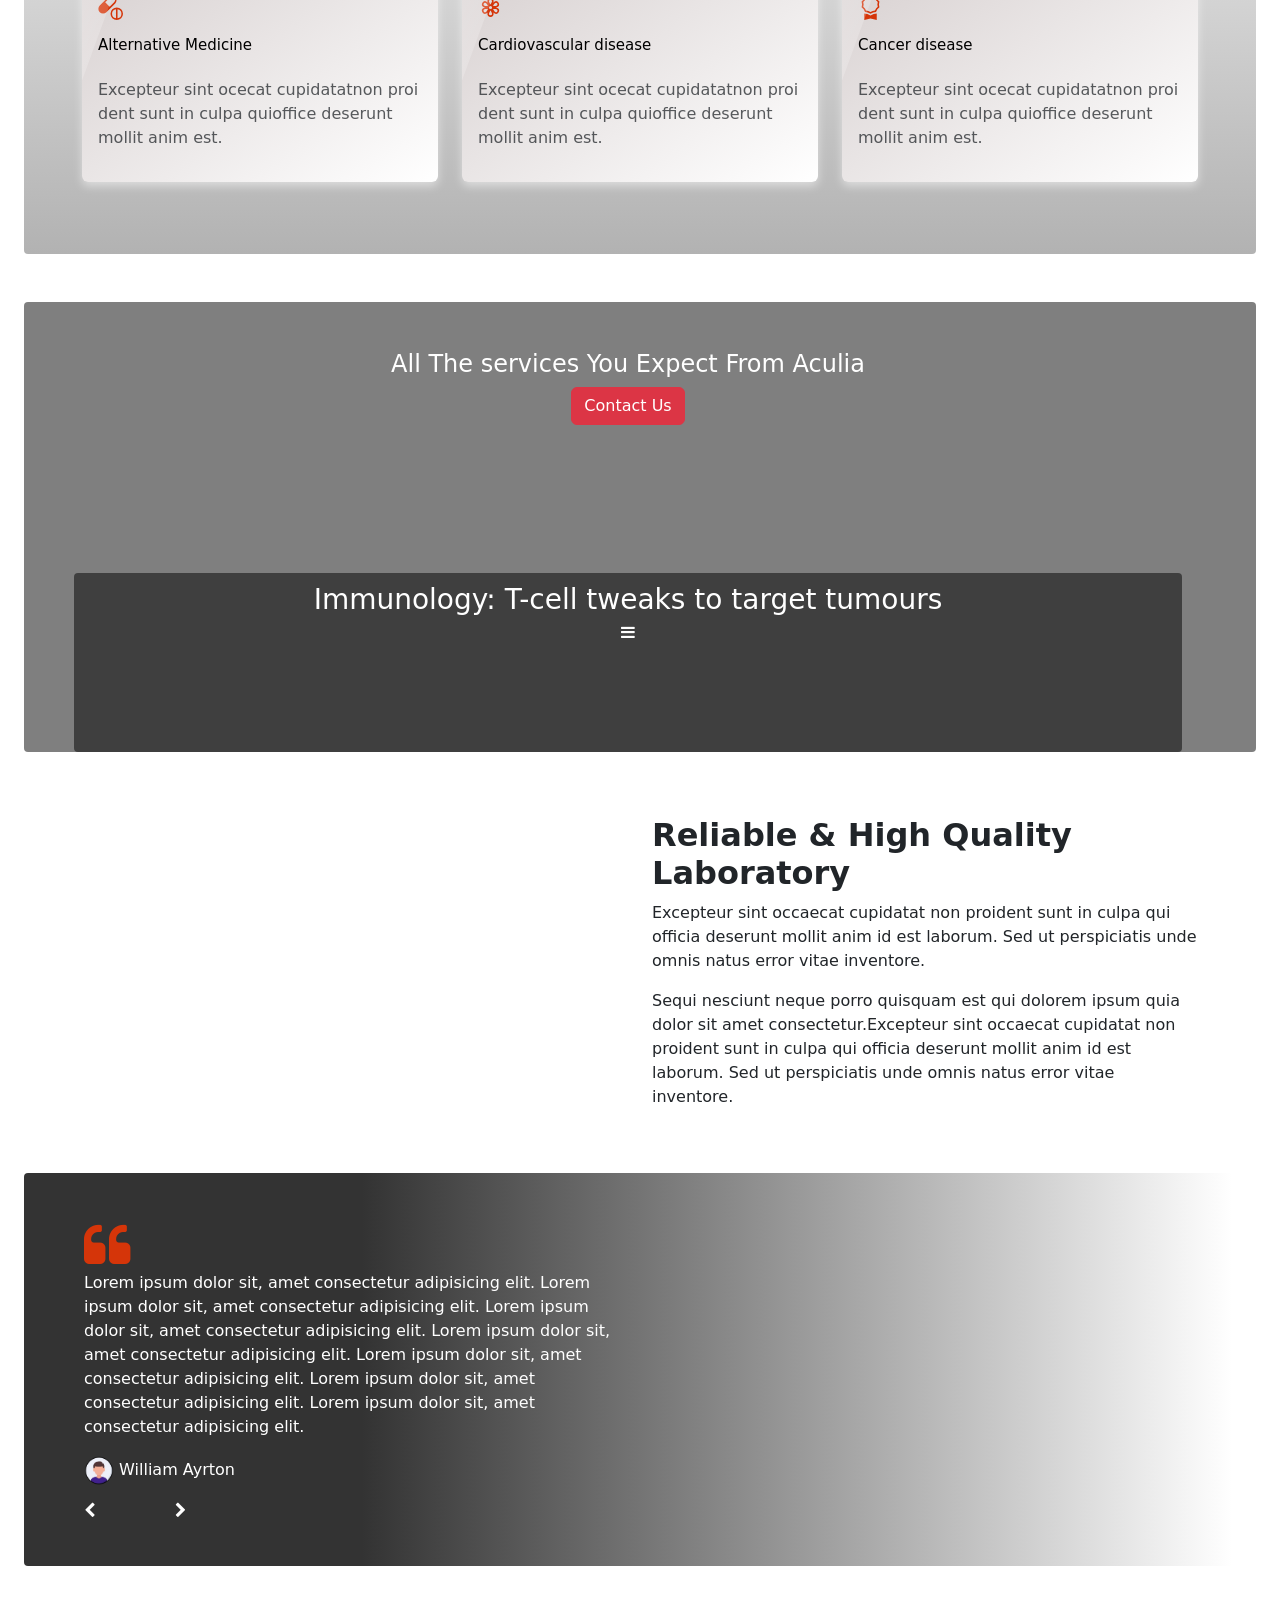
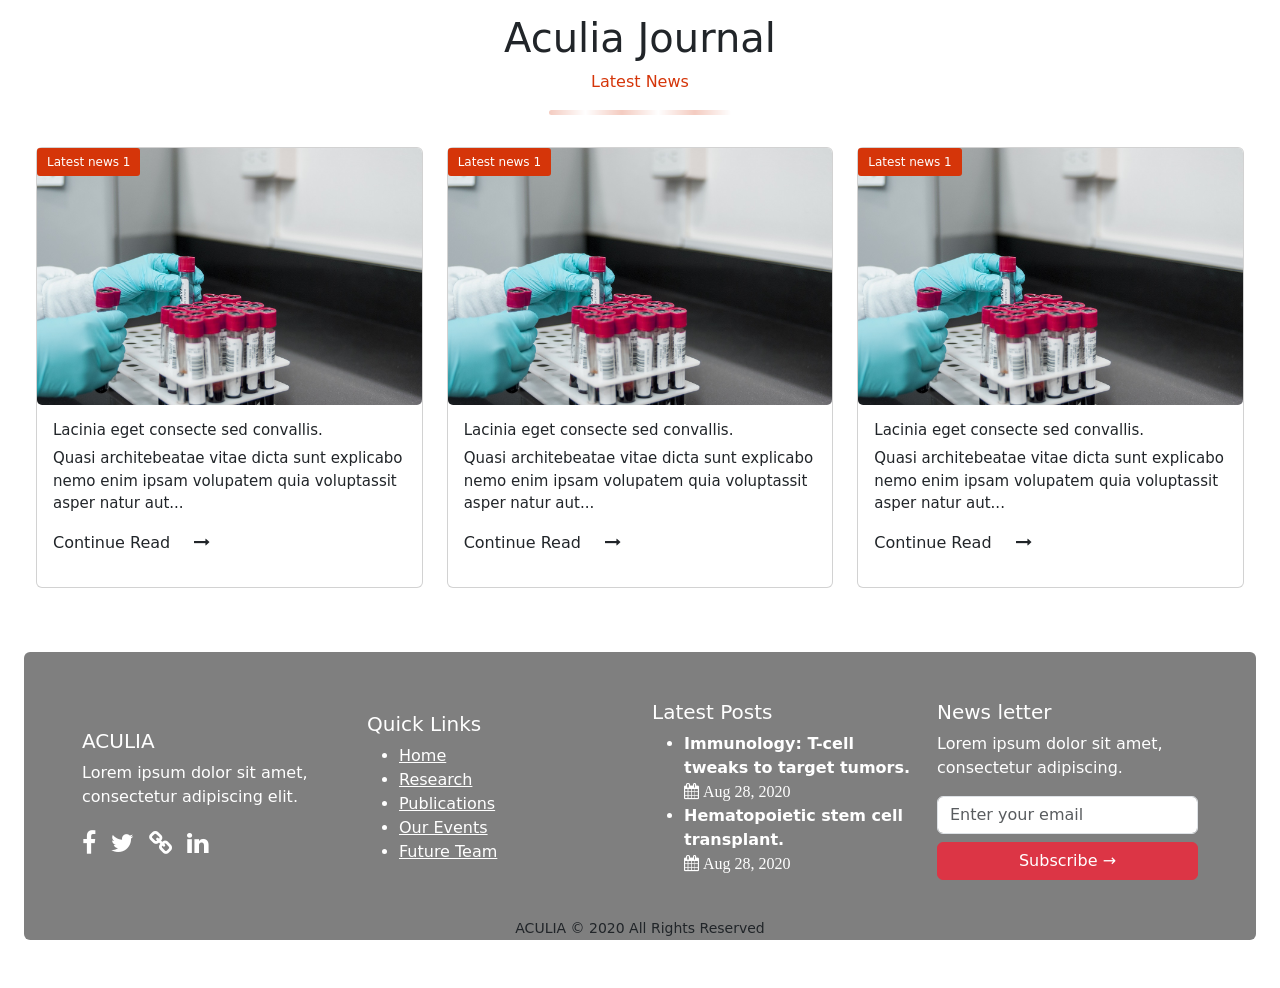
==== commit 57a06222: "[UPDATE] changes" ====
--- a/Exercise 5 bootstrap/index.html
+++ b/Exercise 5 bootstrap/index.html
@@ -5,7 +5,7 @@
     <meta name="viewport" content="width=device-width, initial-scale=1.0">
     <title>ACULIA</title>
     <link rel="stylesheet" href="https://cdn.jsdelivr.net/npm/bootstrap@4.6.2/dist/css/bootstrap.min.css" integrity="sha384-xOolHFLEh07PJGoPkLv1IbcEPTNtaed2xpHsD9ESMhqIYd0nLMwNLD69Npy4HI+N" crossorigin="anonymous">
-    <link href="https://cdn.jsdelivr.net/npm/bootstrap@5.3.0/dist/css/bootstrap.min.css" rel="stylesheet">
+    <link rel="stylesheet" href="https://cdn.jsdelivr.net/npm/bootstrap@5.3.0/dist/css/bootstrap.min.css" rel="stylesheet">
     <link rel="stylesheet" href="static/src/css/style.css">
     <link rel="stylesheet" href="https://cdnjs.cloudflare.com/ajax/libs/font-awesome/4.7.0/css/font-awesome.css">
     <link rel="stylesheet" href="/static/src/css/owl.carousel.min.css">
@@ -94,7 +94,14 @@
             <div class="col-lg-6 header_img">
               <img src="static/src/image/lab.jpg" class="img-fluid header_content_img mb-4 rounded" alt="lab">
             </div>
-            <span class="fa fa-chevron-left d-flex"><span class="fa fa-chevron-right d-flex"></span></span>
+            <div class="row mt-3">
+              <div class="col-sm-1 col-md-1 col-lg-1">
+                <span class="fa fa-chevron-left d-flex" onclick="prevText()"></span>
+              </div>
+              <div class="col-sm-1 col-md-1 col-lg-1">
+                <span class="fa fa-chevron-right d-flex" onclick="nextText()"></span>
+              </div>
+            </div>
           </div>
         </div>
       </div>
@@ -201,7 +208,7 @@
           </div>
         </div>
       </div>
-  </section>
+    </section>
 
   <!-- tab section -->
   <section class="services p-3" style="background-image: url('static/src/image/bg2.jpg'); border-radius: 0.25rem;">
@@ -406,7 +413,7 @@
   </section>
 
   <!-- COMPONENT SECTION -->
-  <section class="component">
+  <section class="component container-fluid">
     <div class="row component_bg" style="background: url('/static/src/image/bg.jpg') no-repeat; height: 50vh;">
         <div class="row component_content d-block justify-content-center align-item-center">
           <div class="col-sm-12 col-md-12 col-lg-12 my-5 ">
@@ -452,7 +459,7 @@
   </section>
 
   <!-- youtube section -->
-  <section class="video">
+  <section class="video container-fluid">
     <div class="container">
       <div class="row my-5">
         <div class="col-sm-12 col-md-6 col-lg-6 d-flex justify-content-center">
@@ -474,24 +481,34 @@
   </section>
 
   <!-- experience section  -->
-  <section class="experience my-5">
+  <section class="container-fluid experience my-5">
     <div class="row experience_bg p-5">
       <div class="col-lg-6">
         <span class="fa fa-quote-left quote"></span>
         <p class="text-white experience_text">Lorem ipsum dolor sit, amet consectetur adipisicing elit. Lorem ipsum dolor sit, amet consectetur adipisicing elit. Lorem ipsum dolor sit, amet consectetur adipisicing elit. Lorem ipsum dolor sit, amet consectetur adipisicing elit. Lorem ipsum dolor sit, amet consectetur adipisicing elit. Lorem ipsum dolor sit, amet consectetur adipisicing elit. Lorem ipsum dolor sit, amet consectetur adipisicing elit.</p>
         <div class="row">
           <div class="col">
-            <img class="experience_img" src="static/src/image/profile.png" width="30px">
-            <span class="experience_text text-white">William Ayrton</span>
+            <img id="carousel-image" class="experience_img" src="static/src/image/profile.png" width="30px">
+            <span id="carousel-text" class="experience_text text-white">William Ayrton</span>
           </div>
         </div>
       </div>
       <div class="col-lg-6"></div>
-    </div>
+
+      <div class="row mt-3 carousel_btn">
+        <div class="col-sm-1 col-md-1 col-lg-1">
+          <span class="fa fa-chevron-left d-flex text-white" onclick="prevSlide()"></span>
+        </div>
+        <div class="col-sm-1 col-md-1 col-lg-1">
+          <span class="fa fa-chevron-right d-flex text-white" onclick="nextSlide()"></span>
+        </div>
+      </div>
+    </div>
+
   </section>
 
   <!-- employee section -->
-  <section class="employee-cart container mb-5">
+  <section class="employee-cart container-fluid mb-5">
     <h1 class="align-item-center justify-content-center d-flex">Aculia Journal</h1>
     <p class="justify-content-center align-item-center d-flex" style="color: #d53509;">Latest News</p>
     <hr class="line d-flex mx-auto justify-content-center" style="width: 15%;">
@@ -541,18 +558,18 @@
   
   <!-- footerr section -->
 
-  <footer class="footer bg rounded" id="contact">
+  <footer class="container-fluid footer bg rounded mb-5" id="contact">
     <div class="container dis">
         <div class="row mt-5">
             <!-- About Section -->
             <div class="col-md-3 footer_text text-white my-auto">
                 <h5>ACULIA</h5>
                 <p>Lorem ipsum dolor sit amet, consectetur adipiscing elit.</p>
-                <div class="social-icons ">
-                    <a href="#"><i class="fa fa-facebook"></i></a>
-                    <a href="#"><i class="fa fa-twitter"></i></a>
-                    <a href="#"><i class="fa fa-link"></i></a>
-                    <a href="#"><i class="fa fa-linkedin"></i></a>
+                <div class="social-icons d-flex mx-auto gx-5">
+                    <a href="#" class="icon_1"><i class="fa fa-facebook"></i></a>
+                    <a href="#" class="icon_1"><i class="fa fa-twitter"></i></a>
+                    <a href="#" class="icon_1"><i class="fa fa-link"></i></a>
+                    <a href="#" class="icon_1"><i class="fa fa-linkedin"></i></a>
                 </div>
             </div>
 
@@ -598,8 +615,6 @@
         </div>
     </div>
   </footer>
-
-  </div>
 </div>
 
 <script src="/static/src/js/jquery.min.js"></script>
--- a/Exercise 5 bootstrap/static/src/css/style.css
+++ b/Exercise 5 bootstrap/static/src/css/style.css
@@ -280,6 +280,11 @@
     width: 100%;
     height: 100%;
 }
+
+.carousel_btn{
+    position: relative;
+    z-index: 2;
+}
 .quote{
     color: #d53509;
     font-size: 50px !important;
@@ -353,6 +358,18 @@
 .dis{
     z-index: 1;
     position: relative;
+}
+
+.social-icons{
+    gap: 15px;
+    font-size: 25px;
+}
+
+.icon_1{
+    color: #fff;
+}
+.icon_1:hover{
+    color: #d53509;
 }
 
 @media (min-width:320px) and (max-width: 374px) {
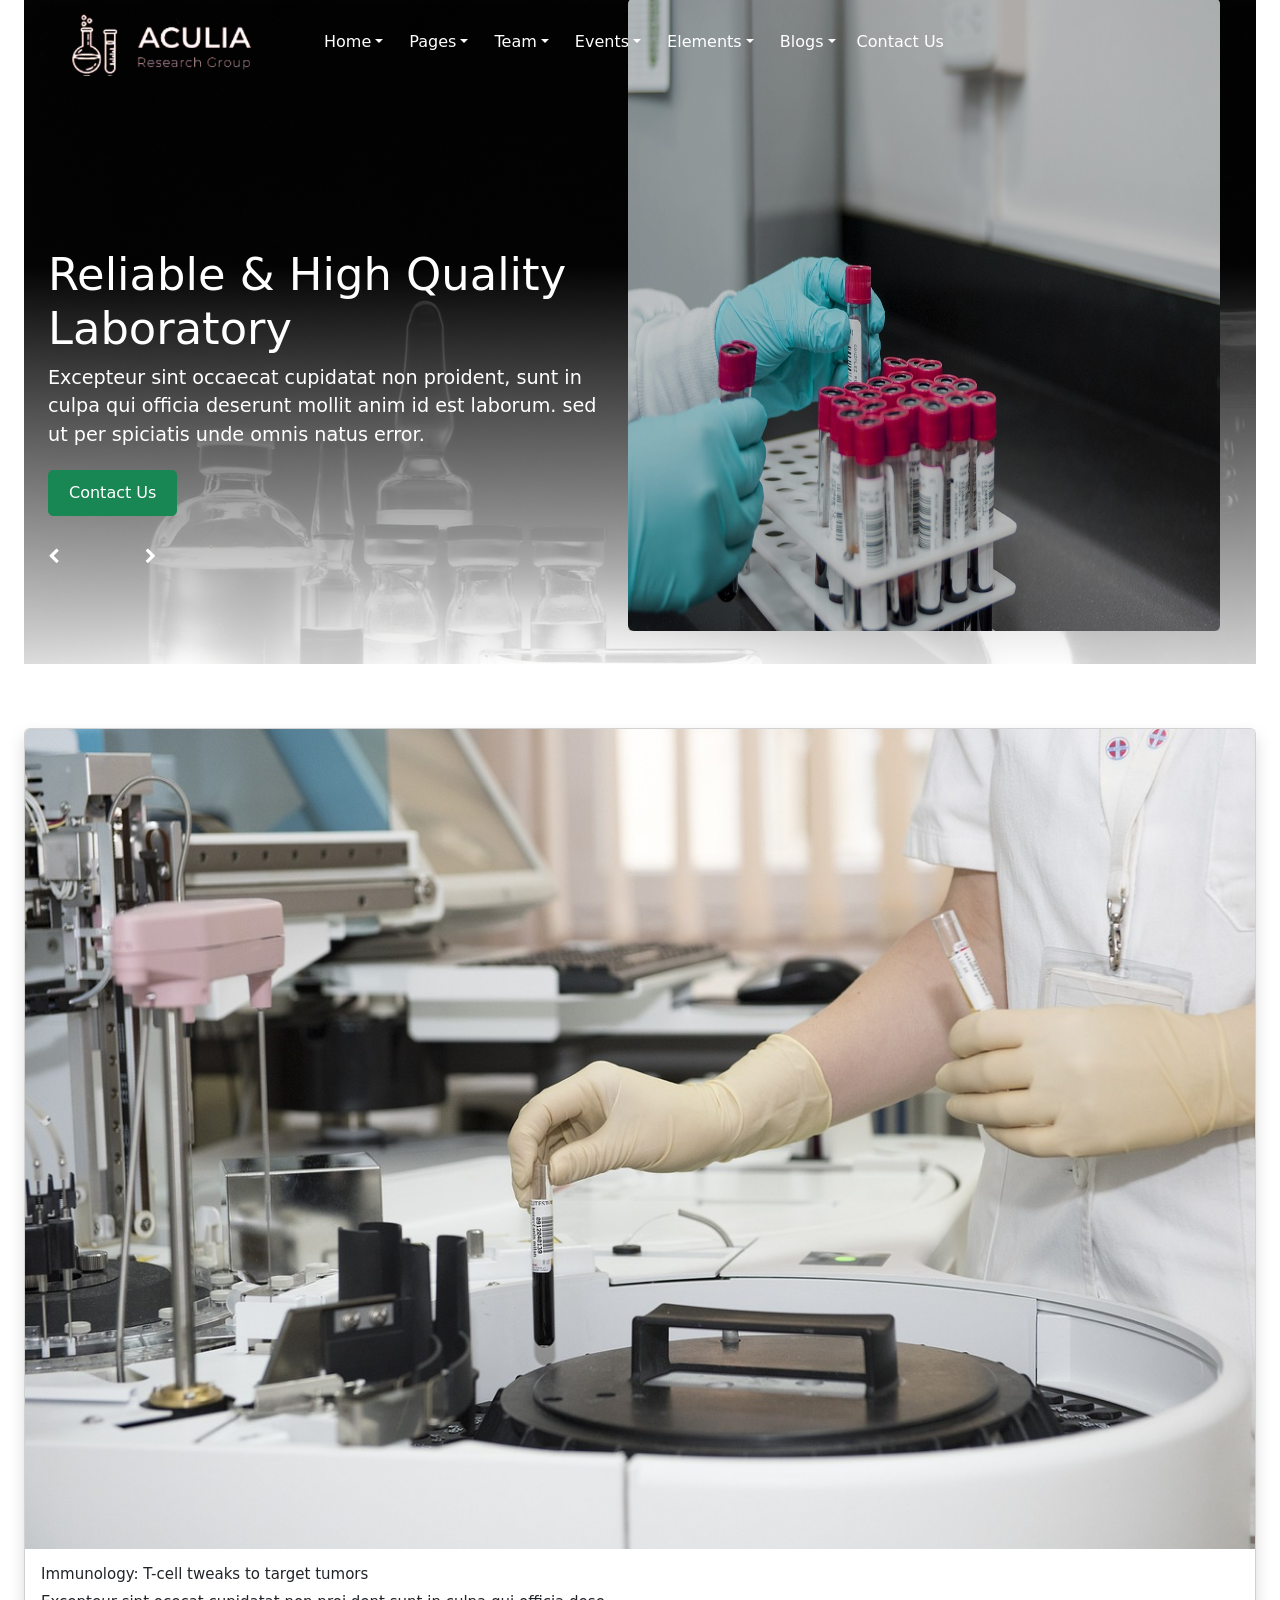
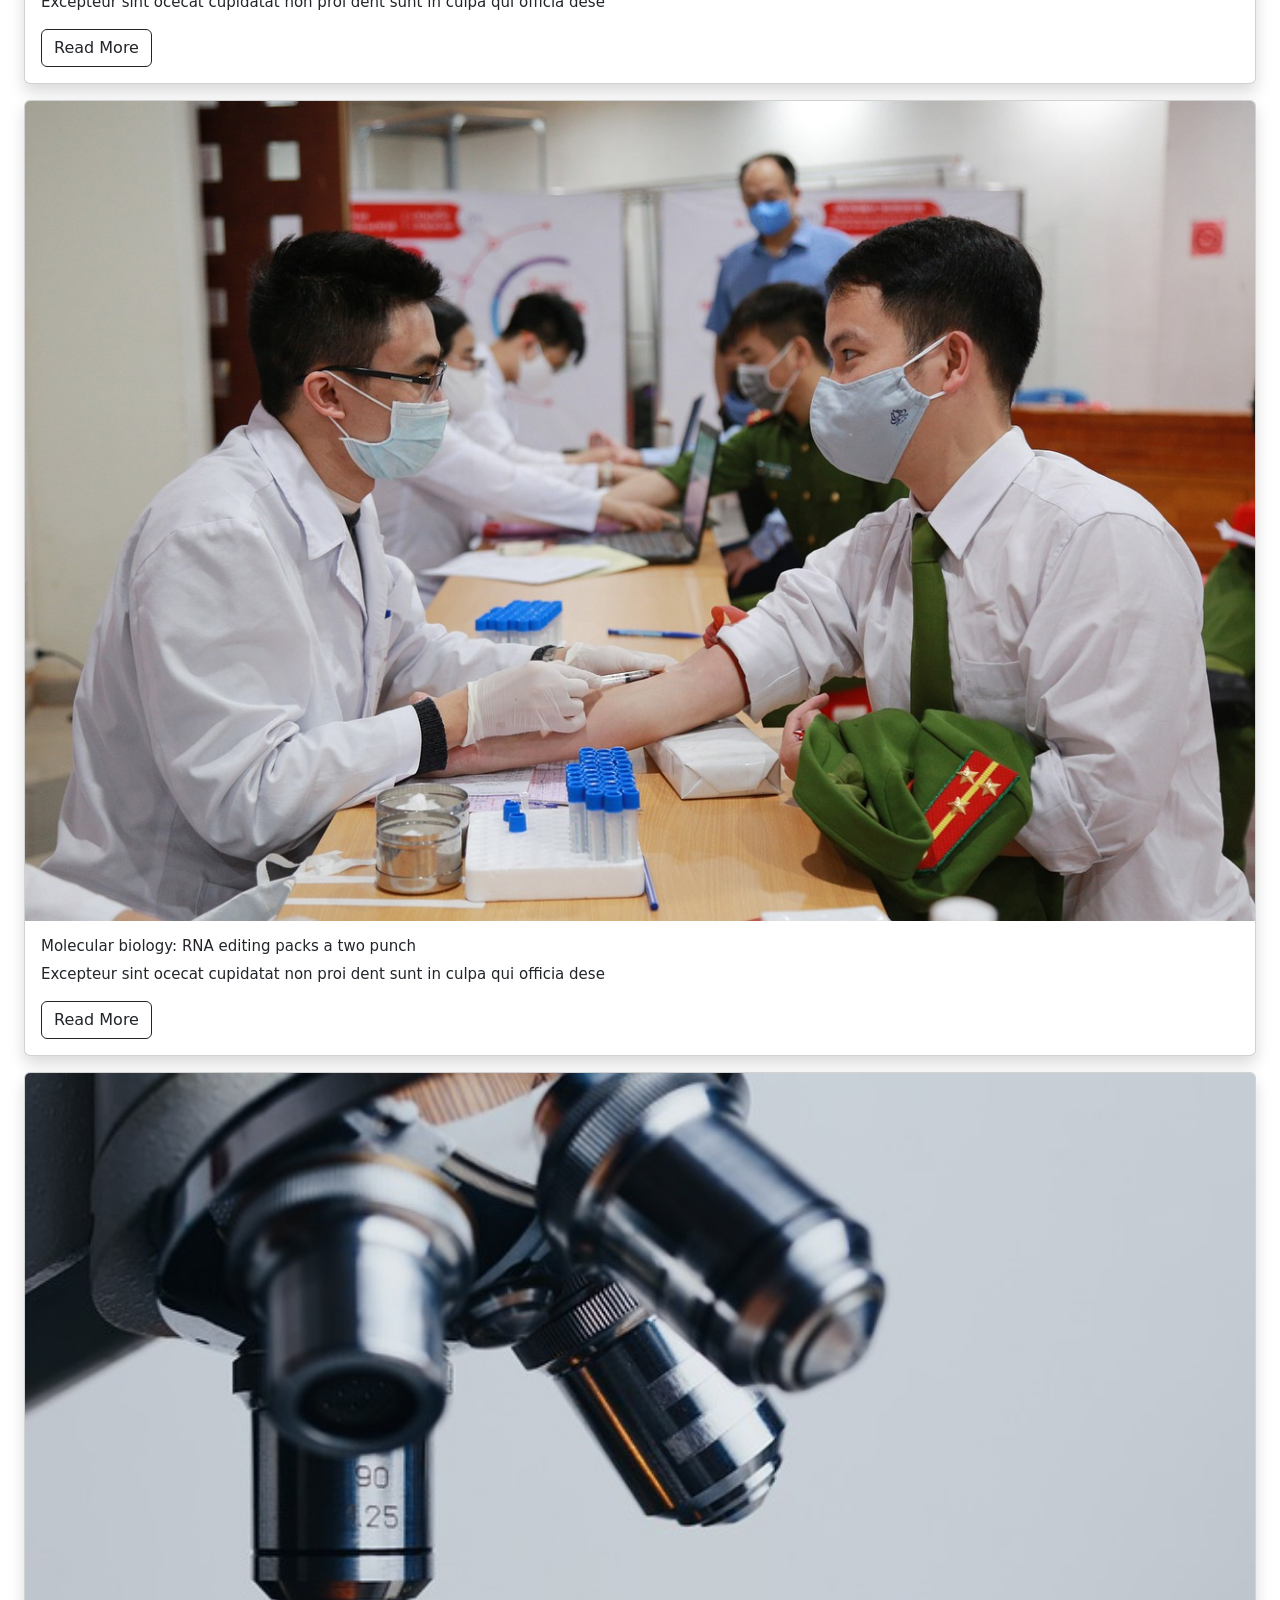
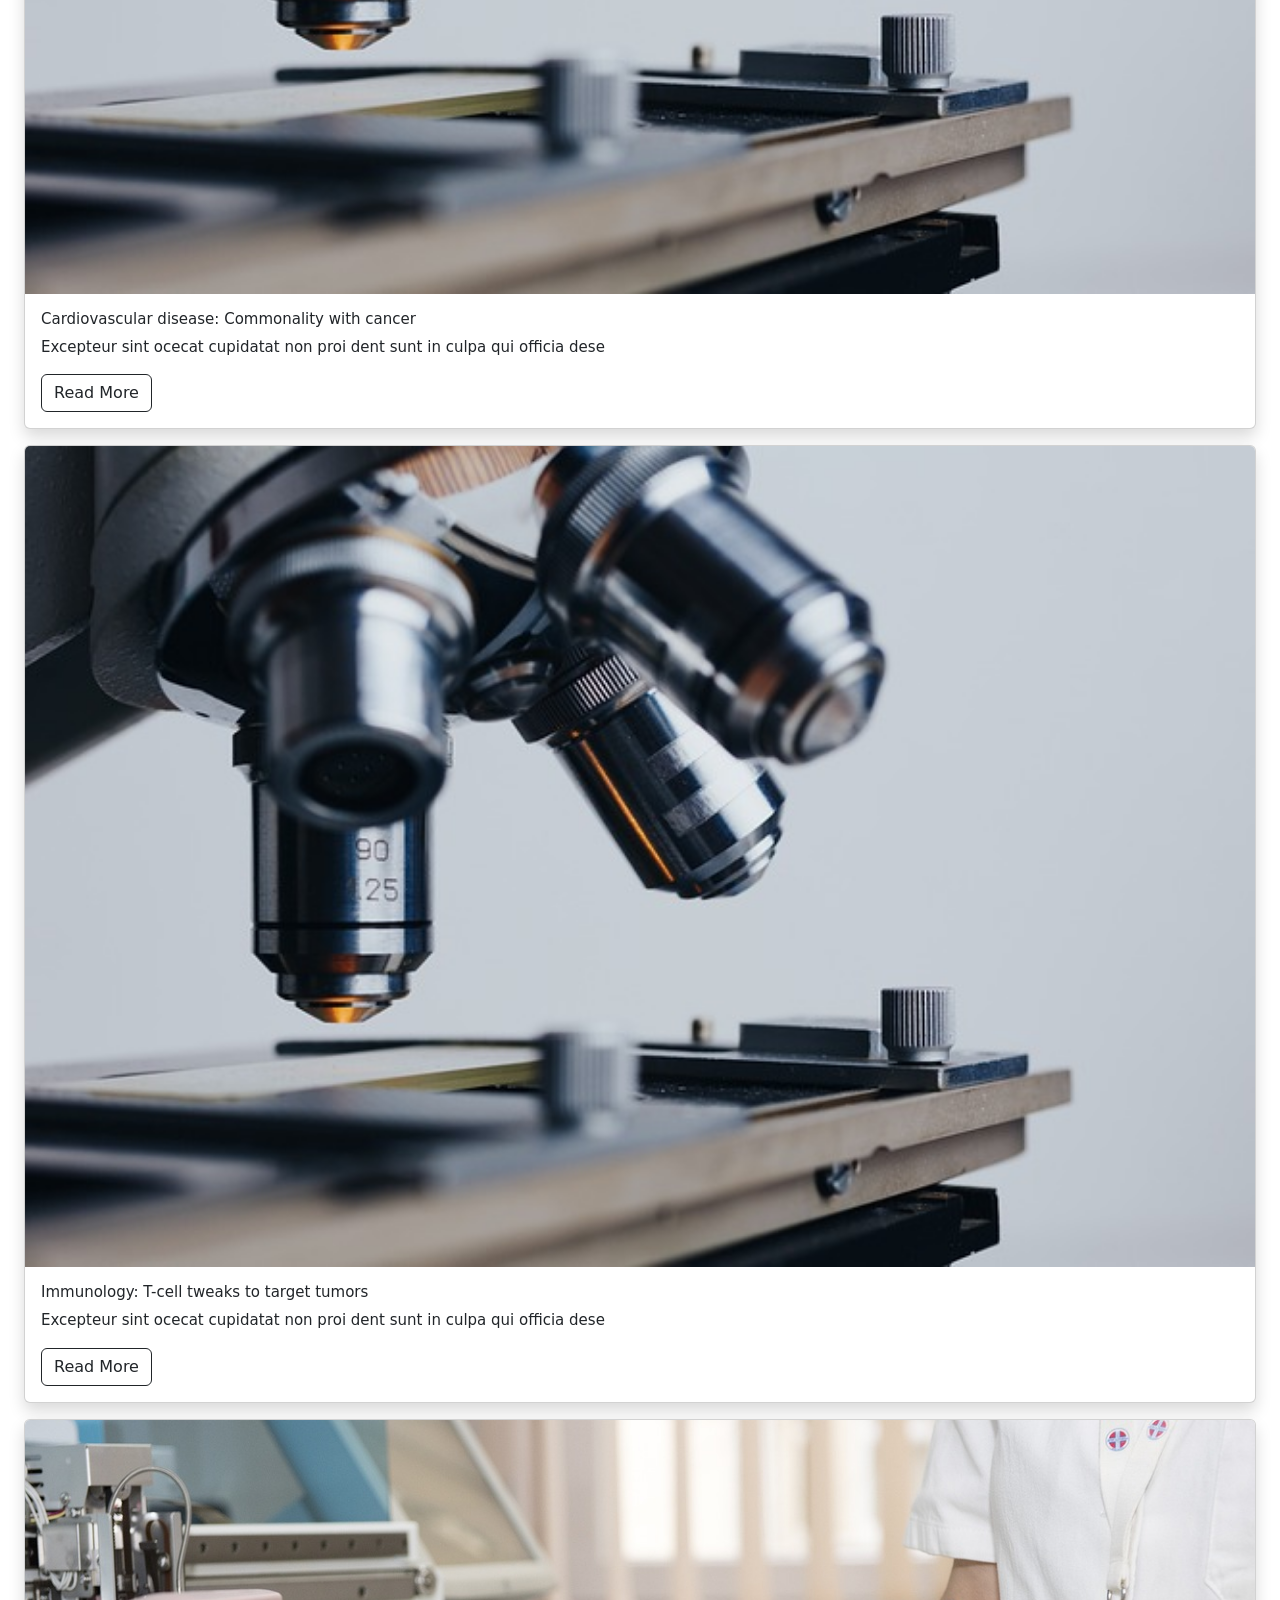
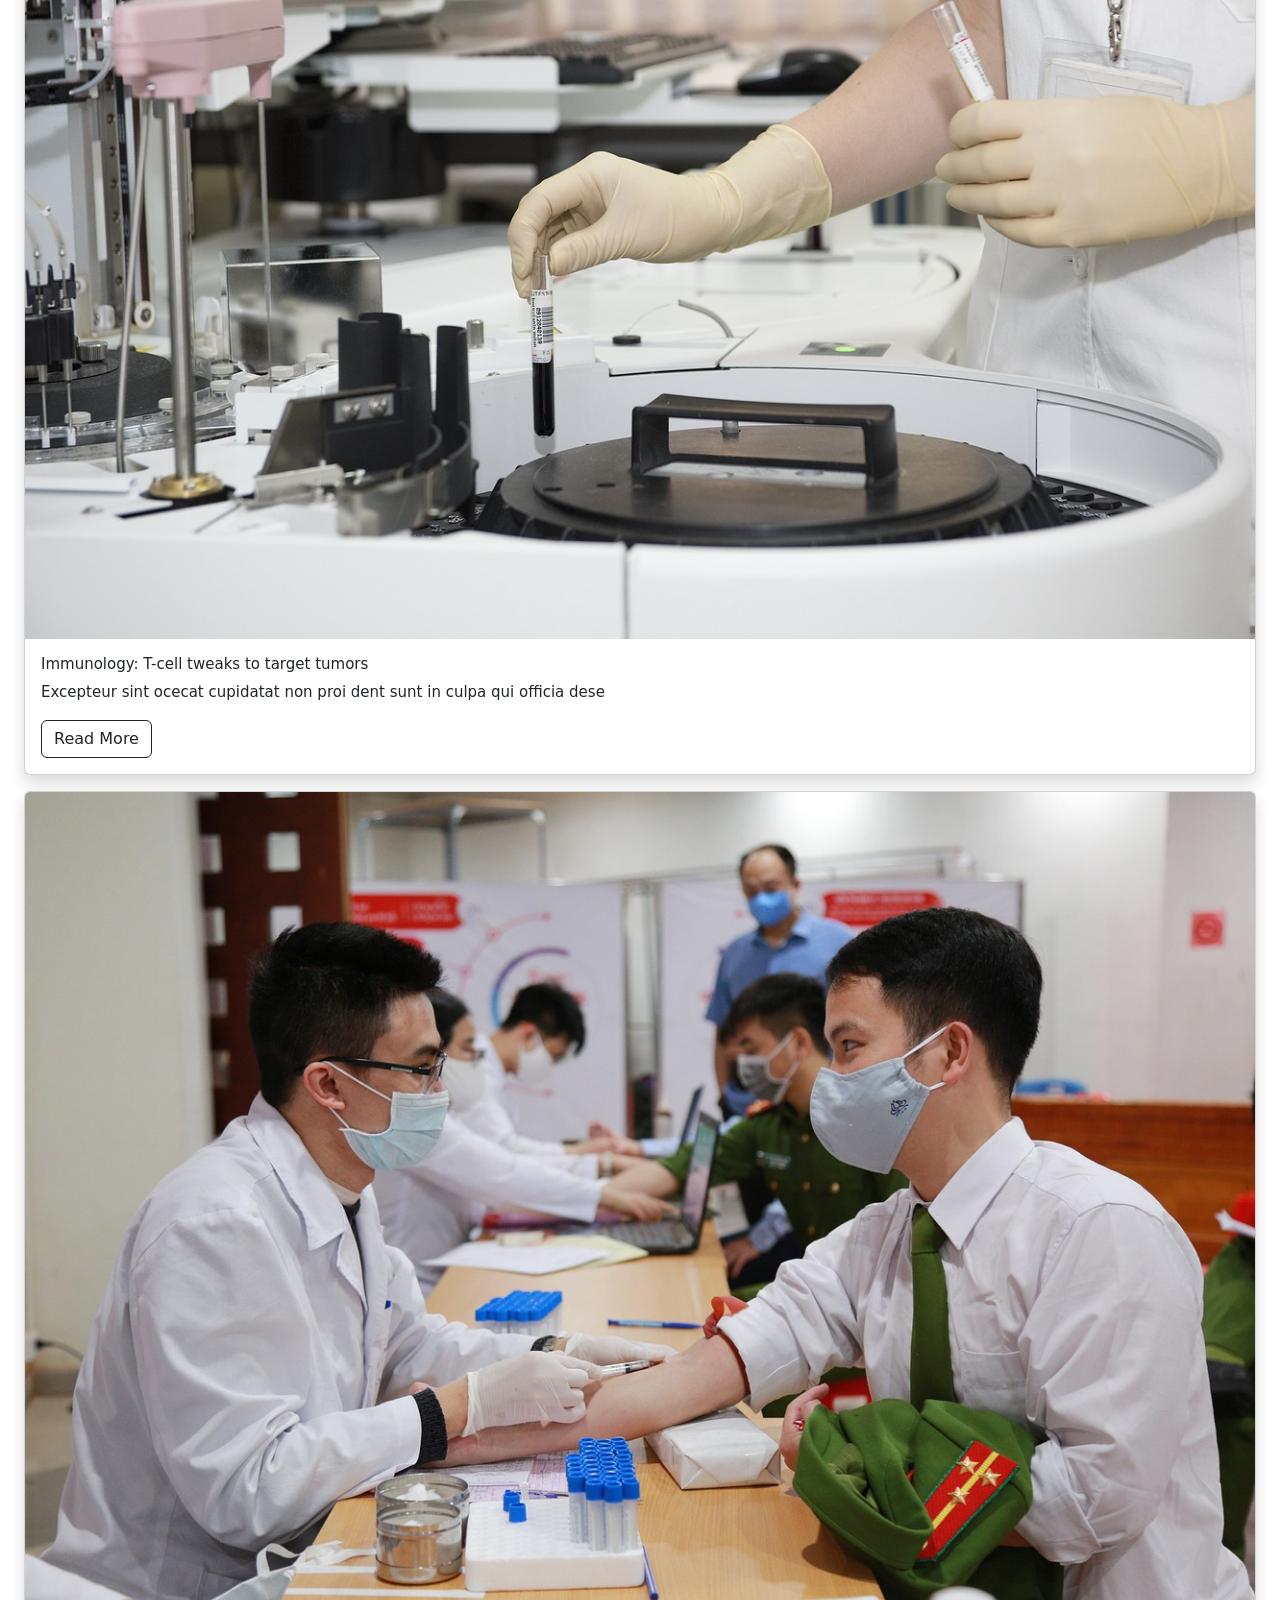
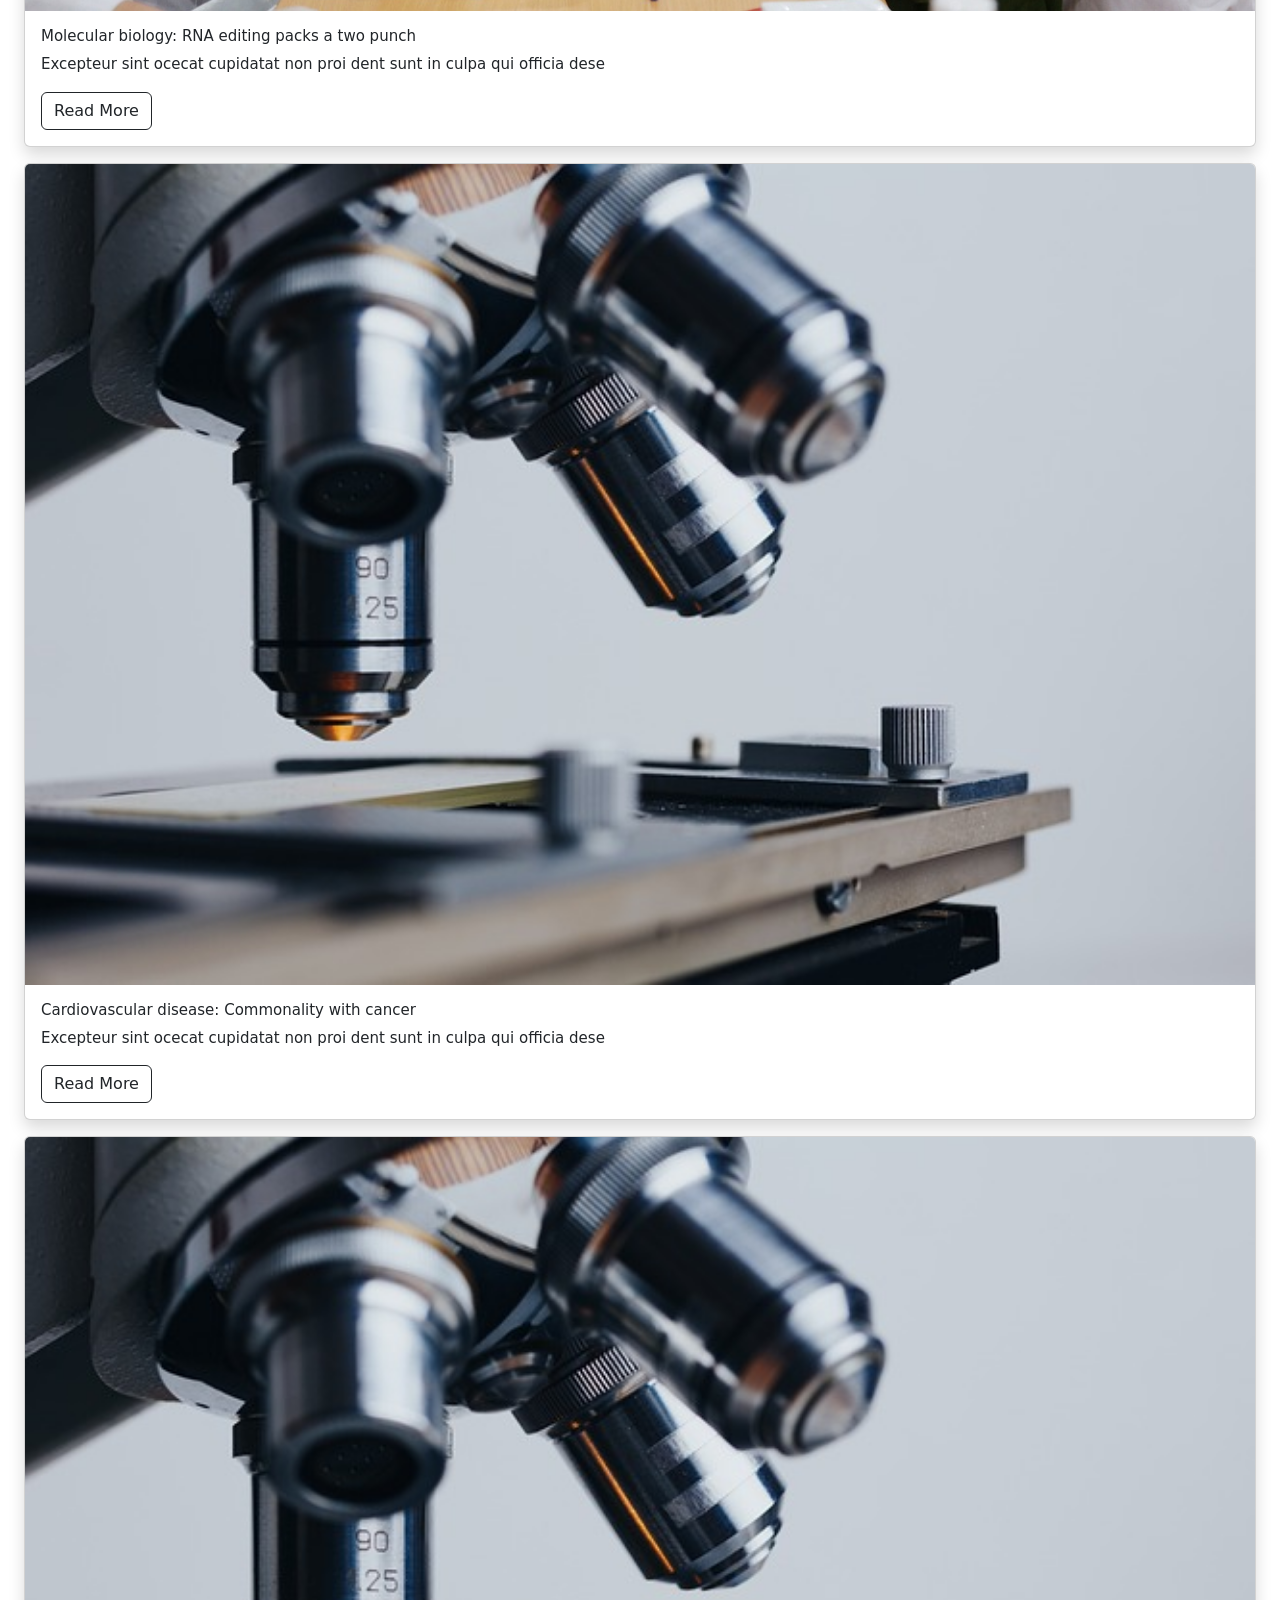
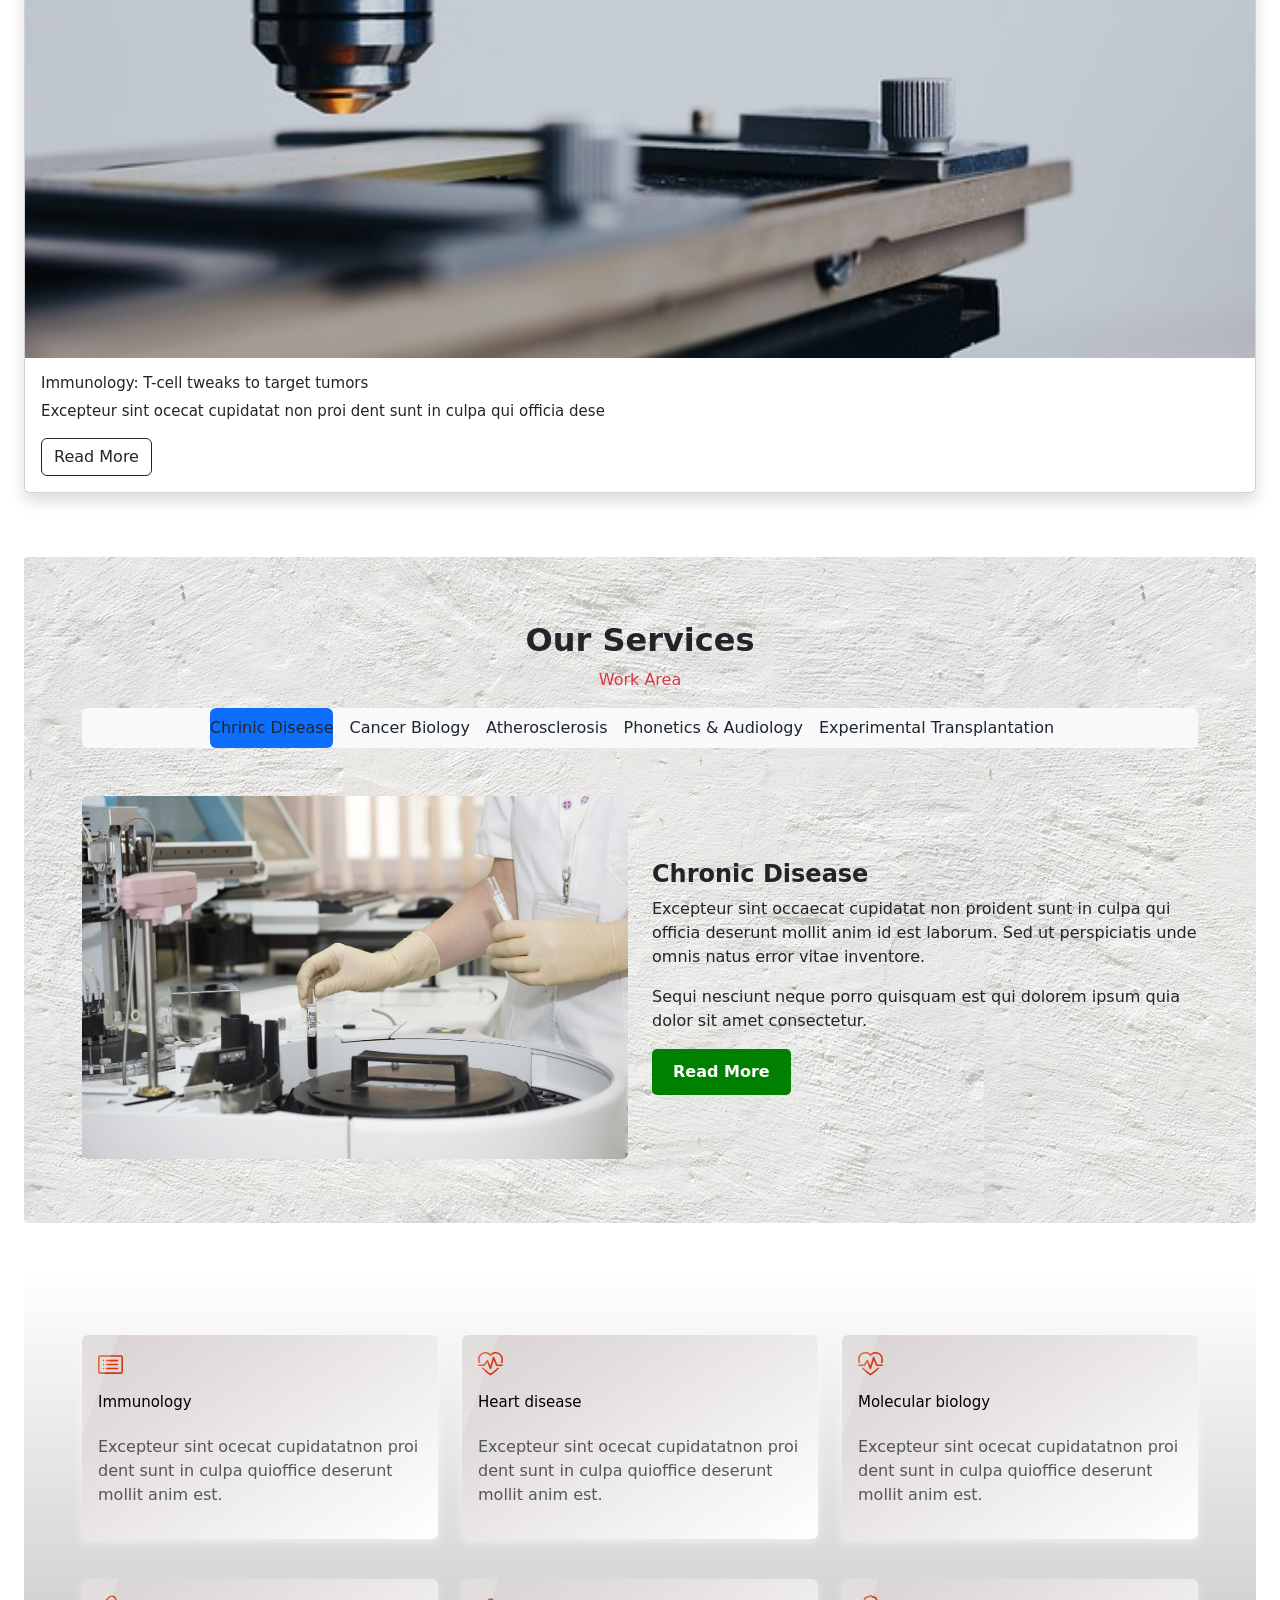
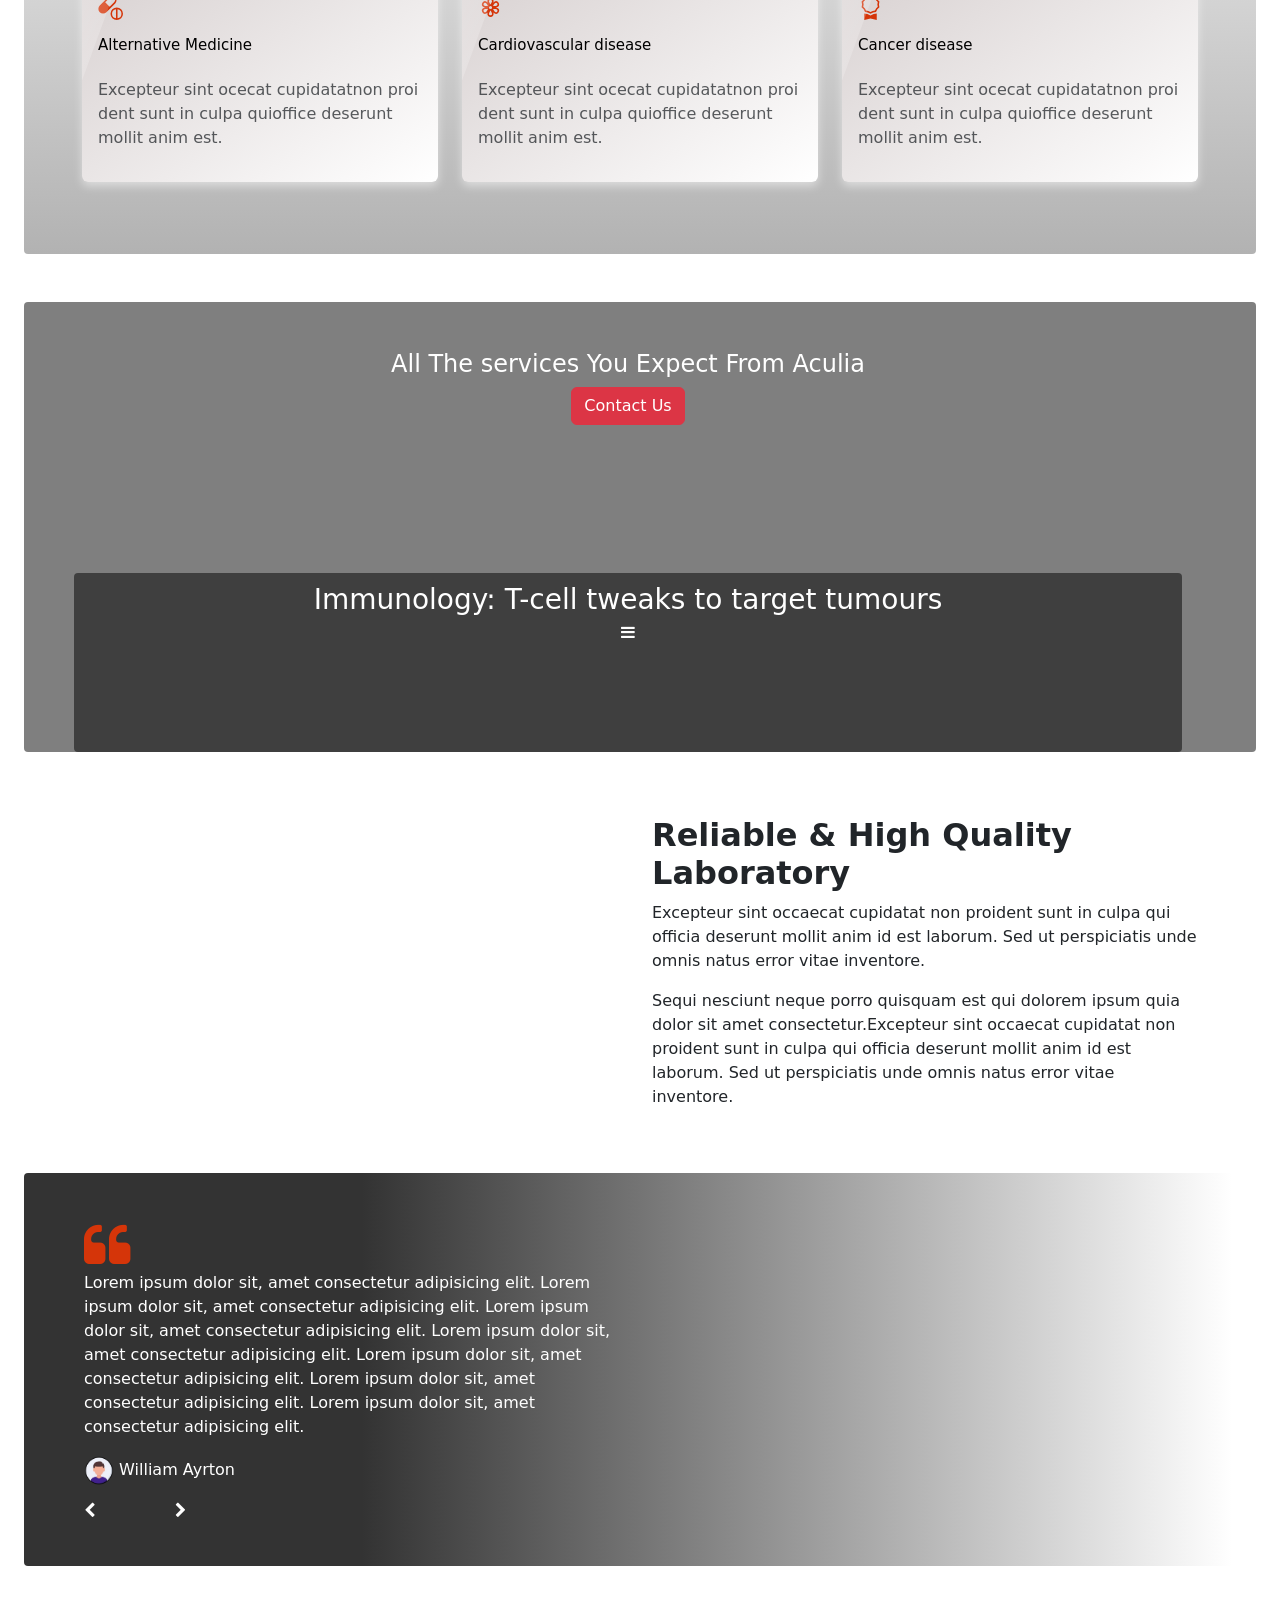
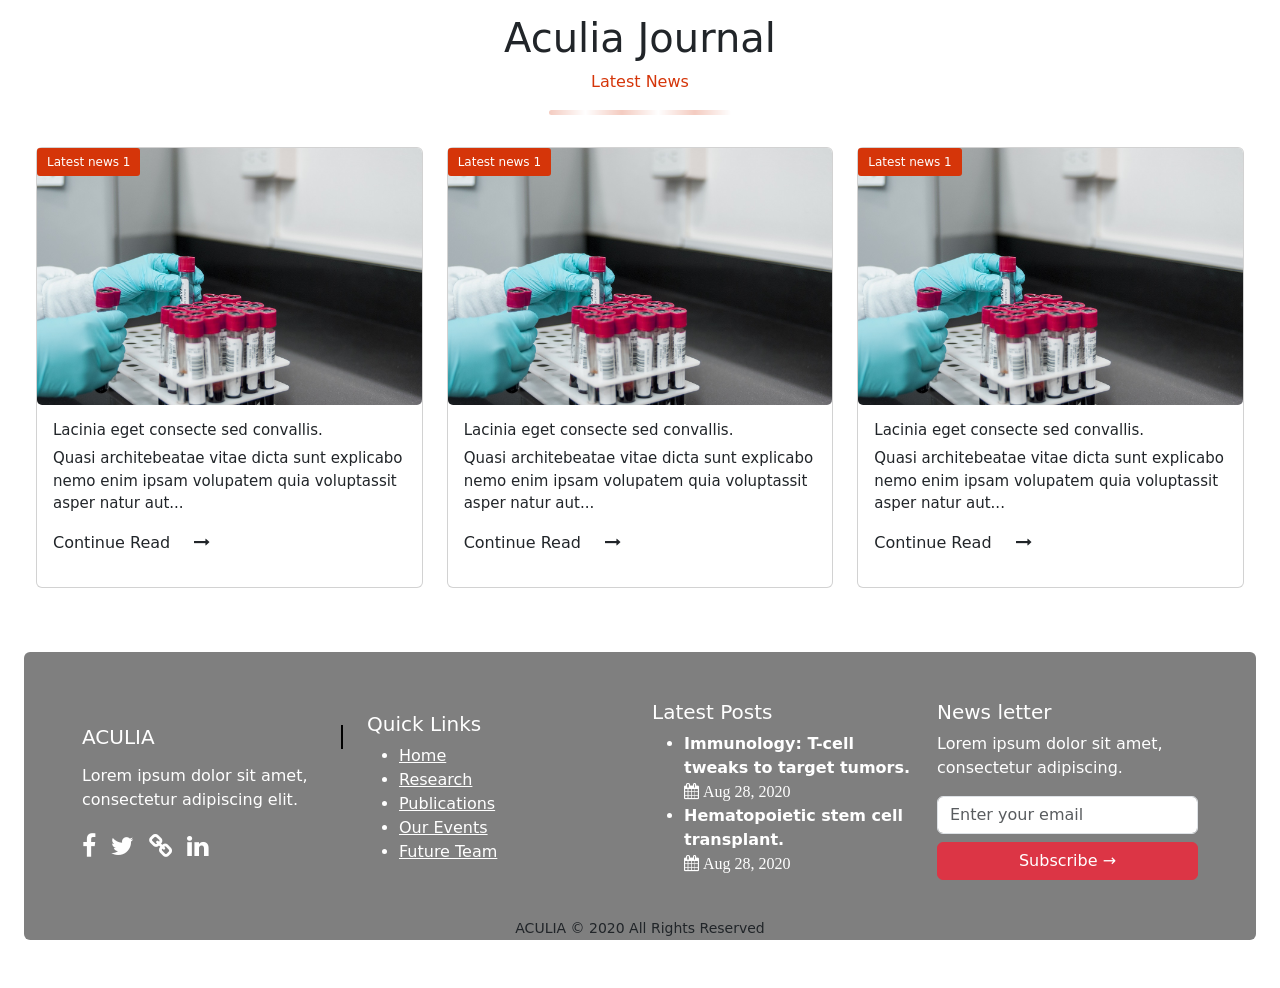
==== commit 399ad444: "[UPDATE] changes" ====
--- a/Exercise 5 bootstrap/index.html
+++ b/Exercise 5 bootstrap/index.html
@@ -563,7 +563,7 @@
         <div class="row mt-5">
             <!-- About Section -->
             <div class="col-md-3 footer_text text-white my-auto">
-                <h5>ACULIA</h5>
+                <h5 class="text_typing">ACULIA</h5>
                 <p>Lorem ipsum dolor sit amet, consectetur adipiscing elit.</p>
                 <div class="social-icons d-flex mx-auto gx-5">
                     <a href="#" class="icon_1"><i class="fa fa-facebook"></i></a>
--- a/Exercise 5 bootstrap/static/src/css/style.css
+++ b/Exercise 5 bootstrap/static/src/css/style.css
@@ -363,6 +363,20 @@
 .social-icons{
     gap: 15px;
     font-size: 25px;
+}
+
+.text_typing {
+    display: inline-block;
+    overflow: hidden;
+    white-space: nowrap;
+    border-right: 2px solid black; /* Cursor effect */
+    width: 0;
+    animation: typing 5s infinite steps(40) forwards;
+}
+
+@keyframes typing {
+    from { width: 0; }
+    to { width: 100%; }
 }
 
 .icon_1{
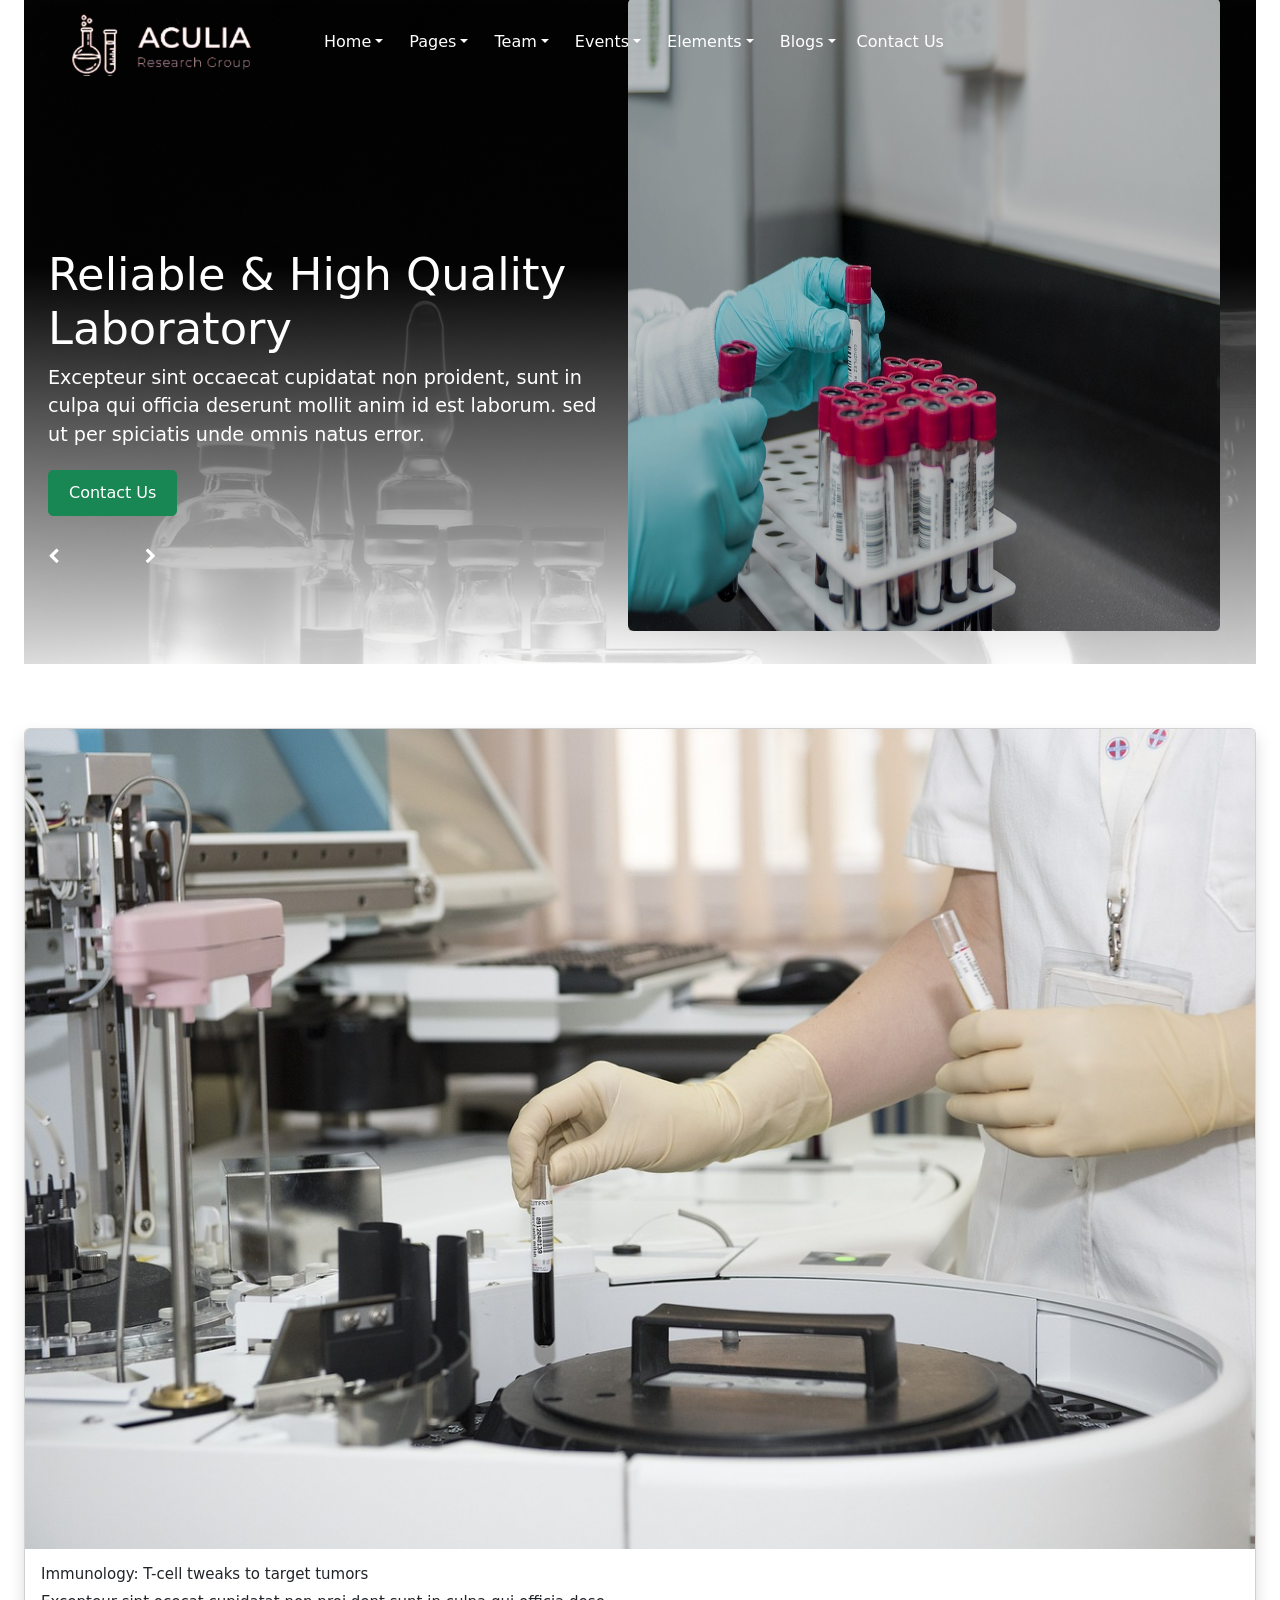
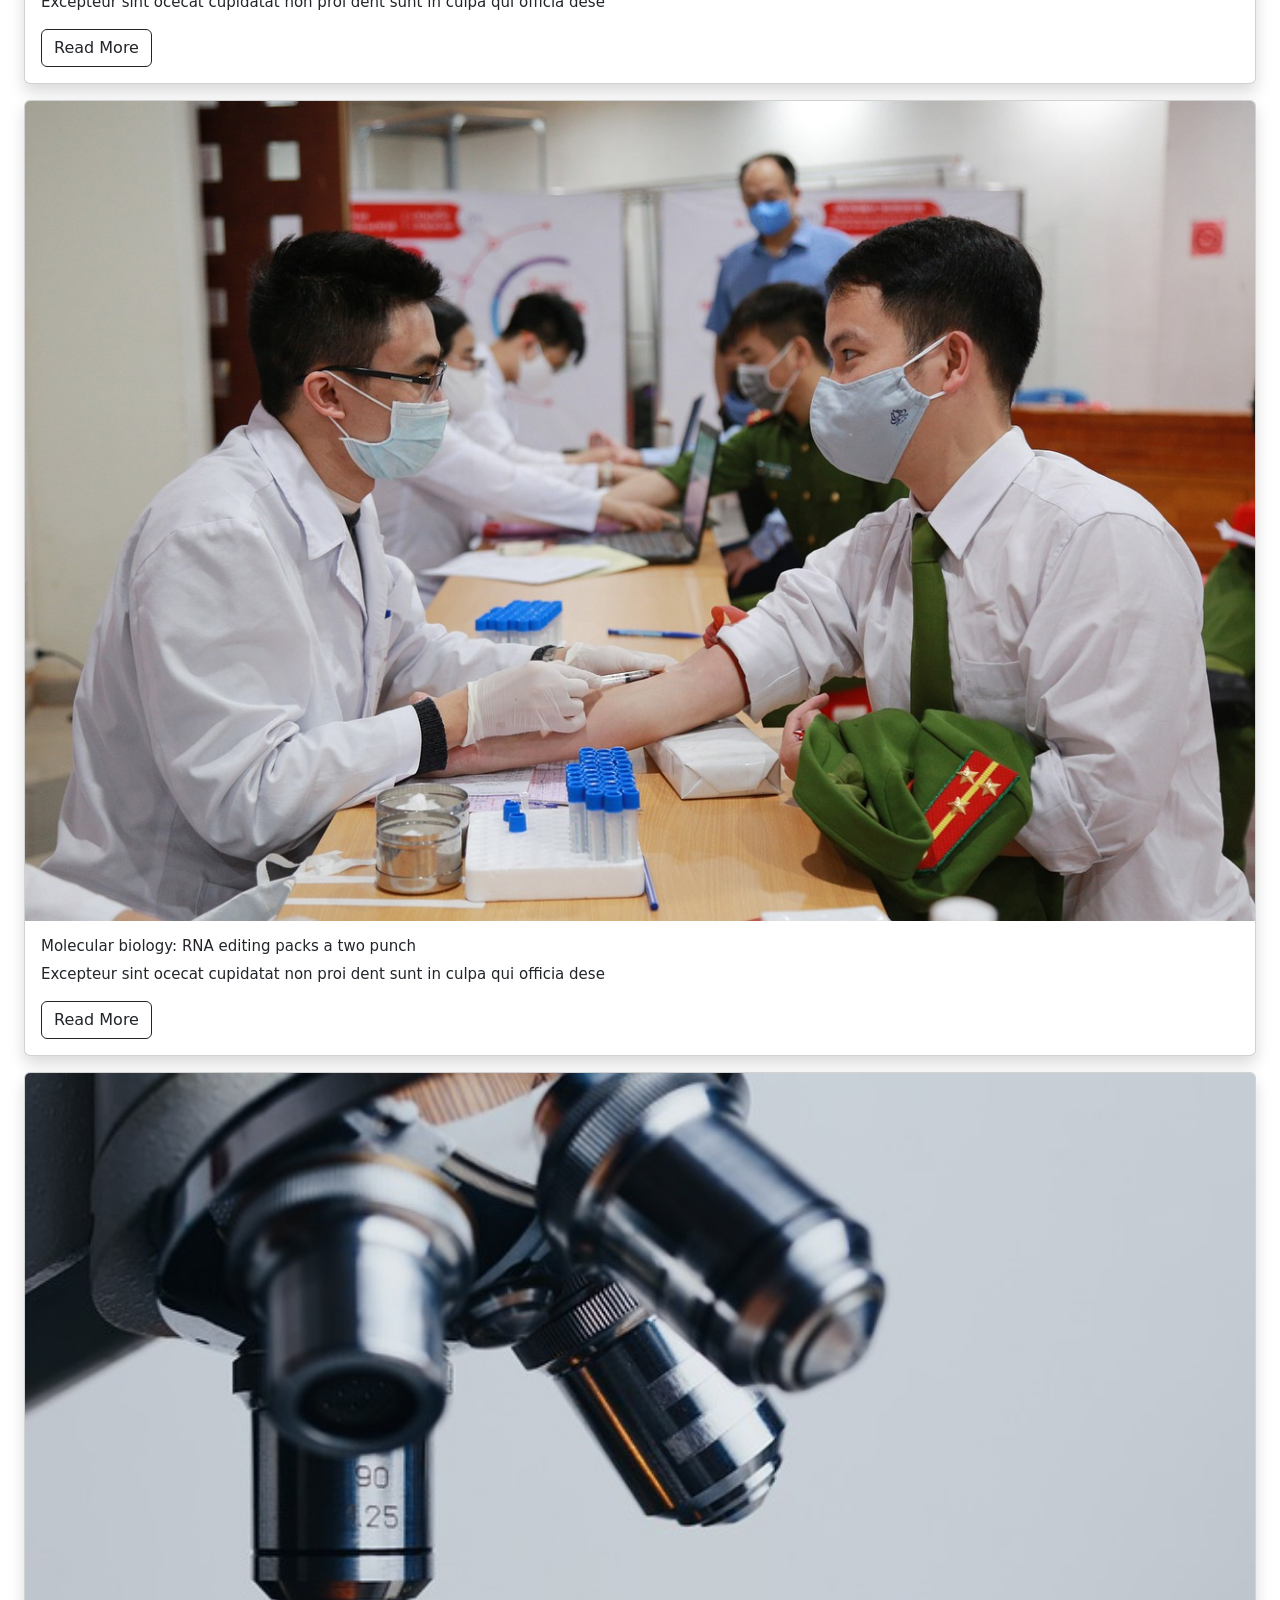
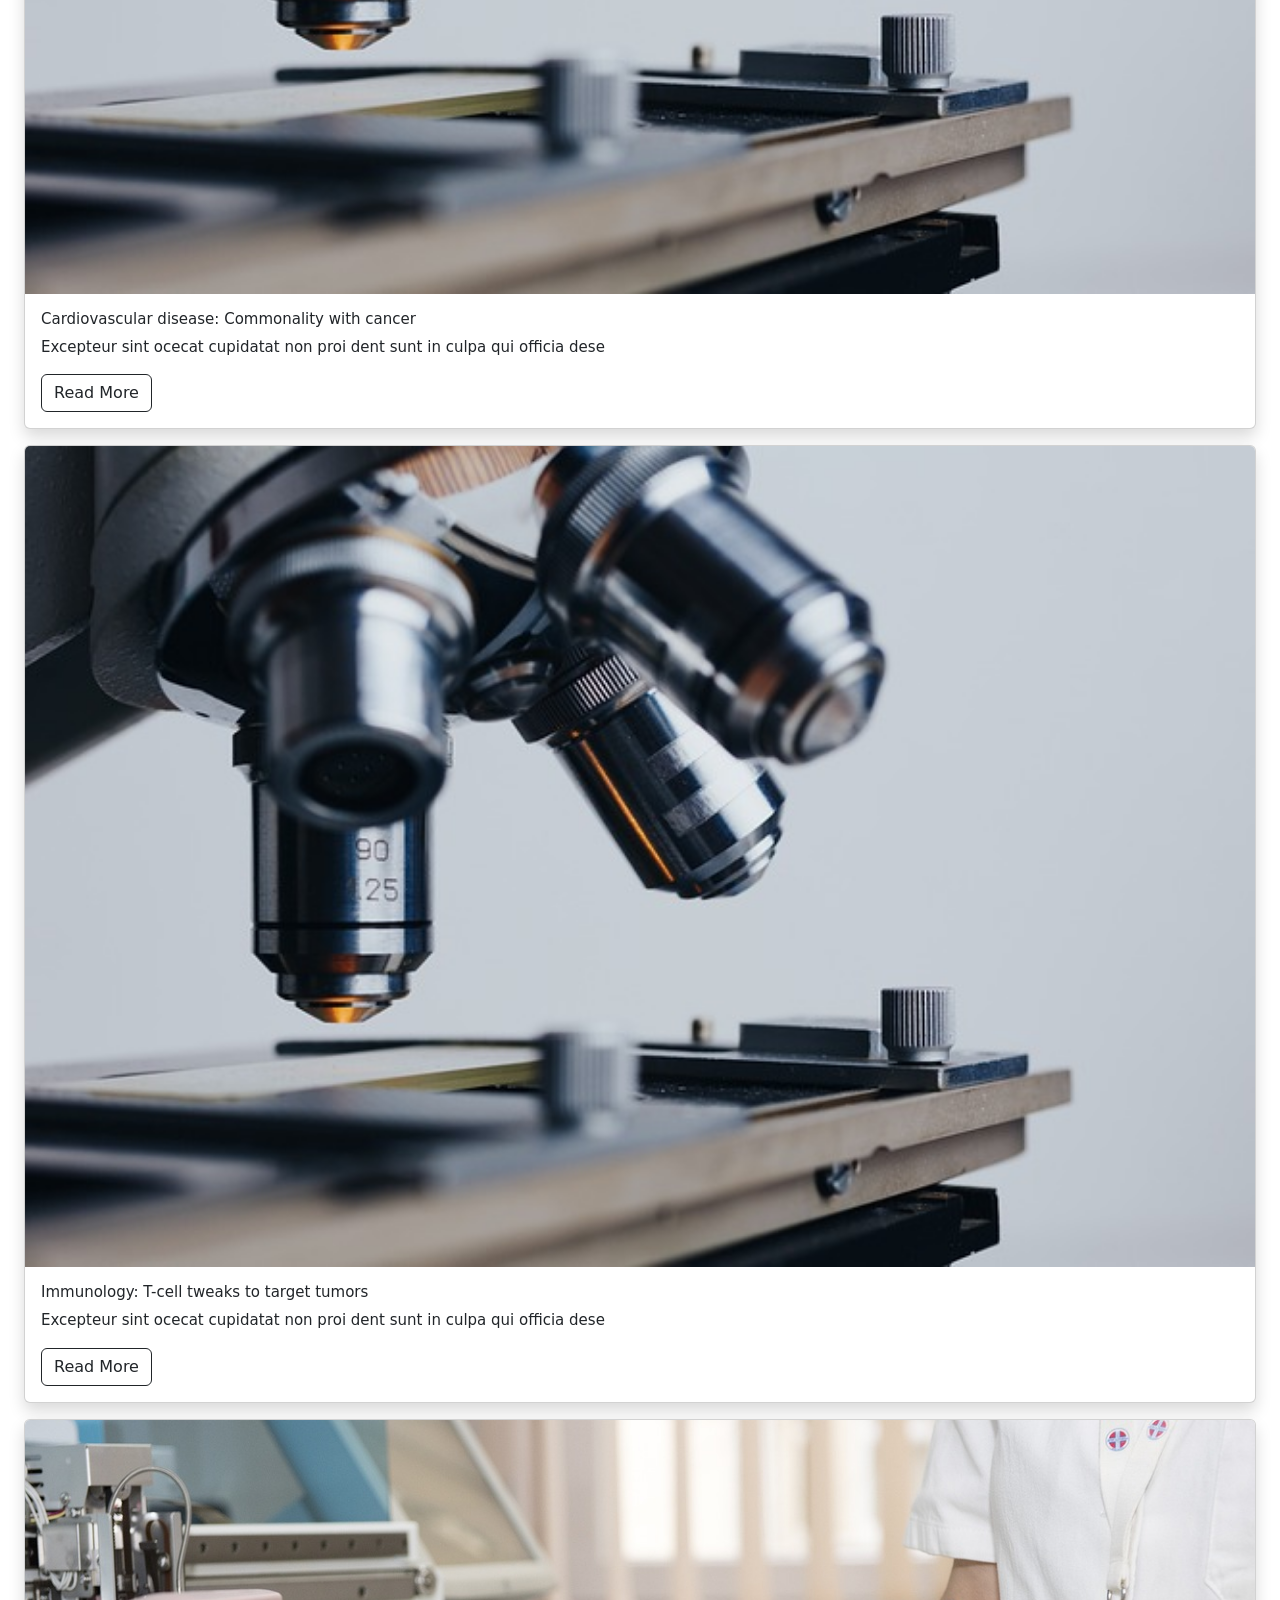
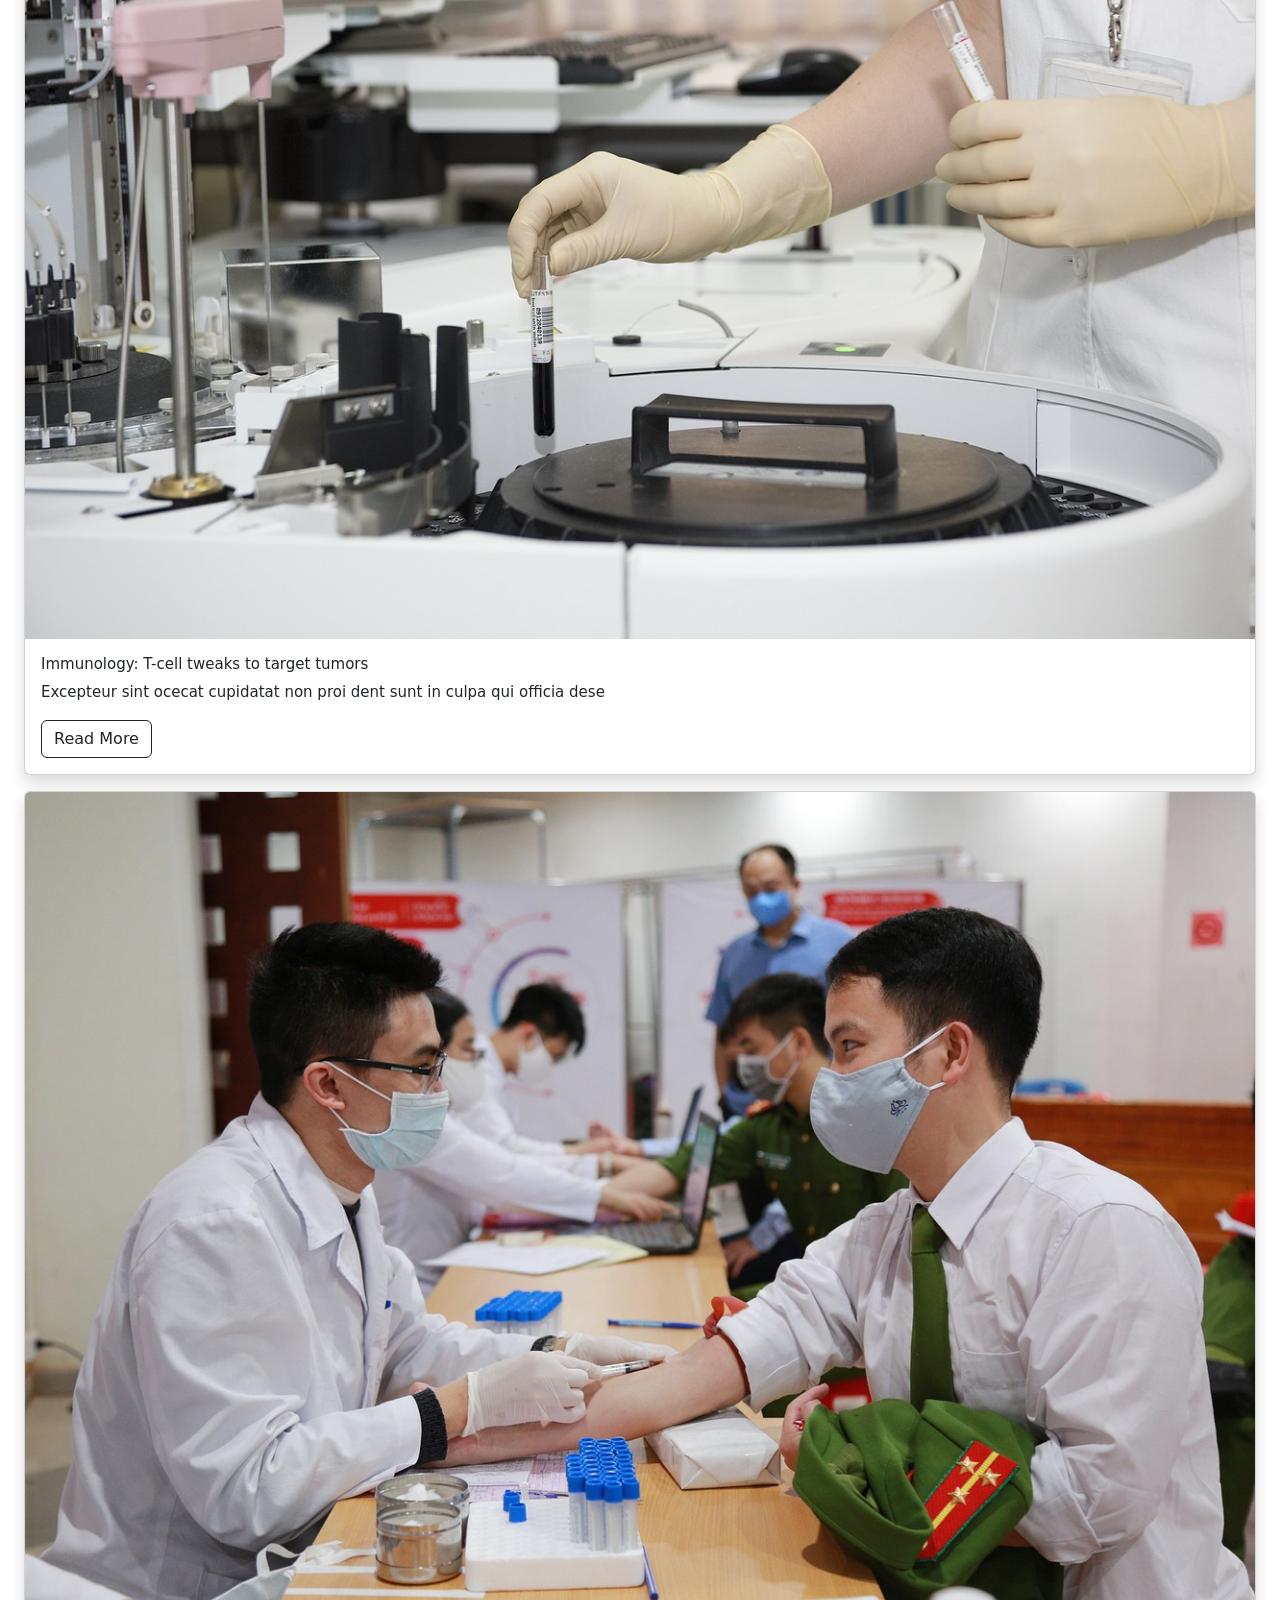
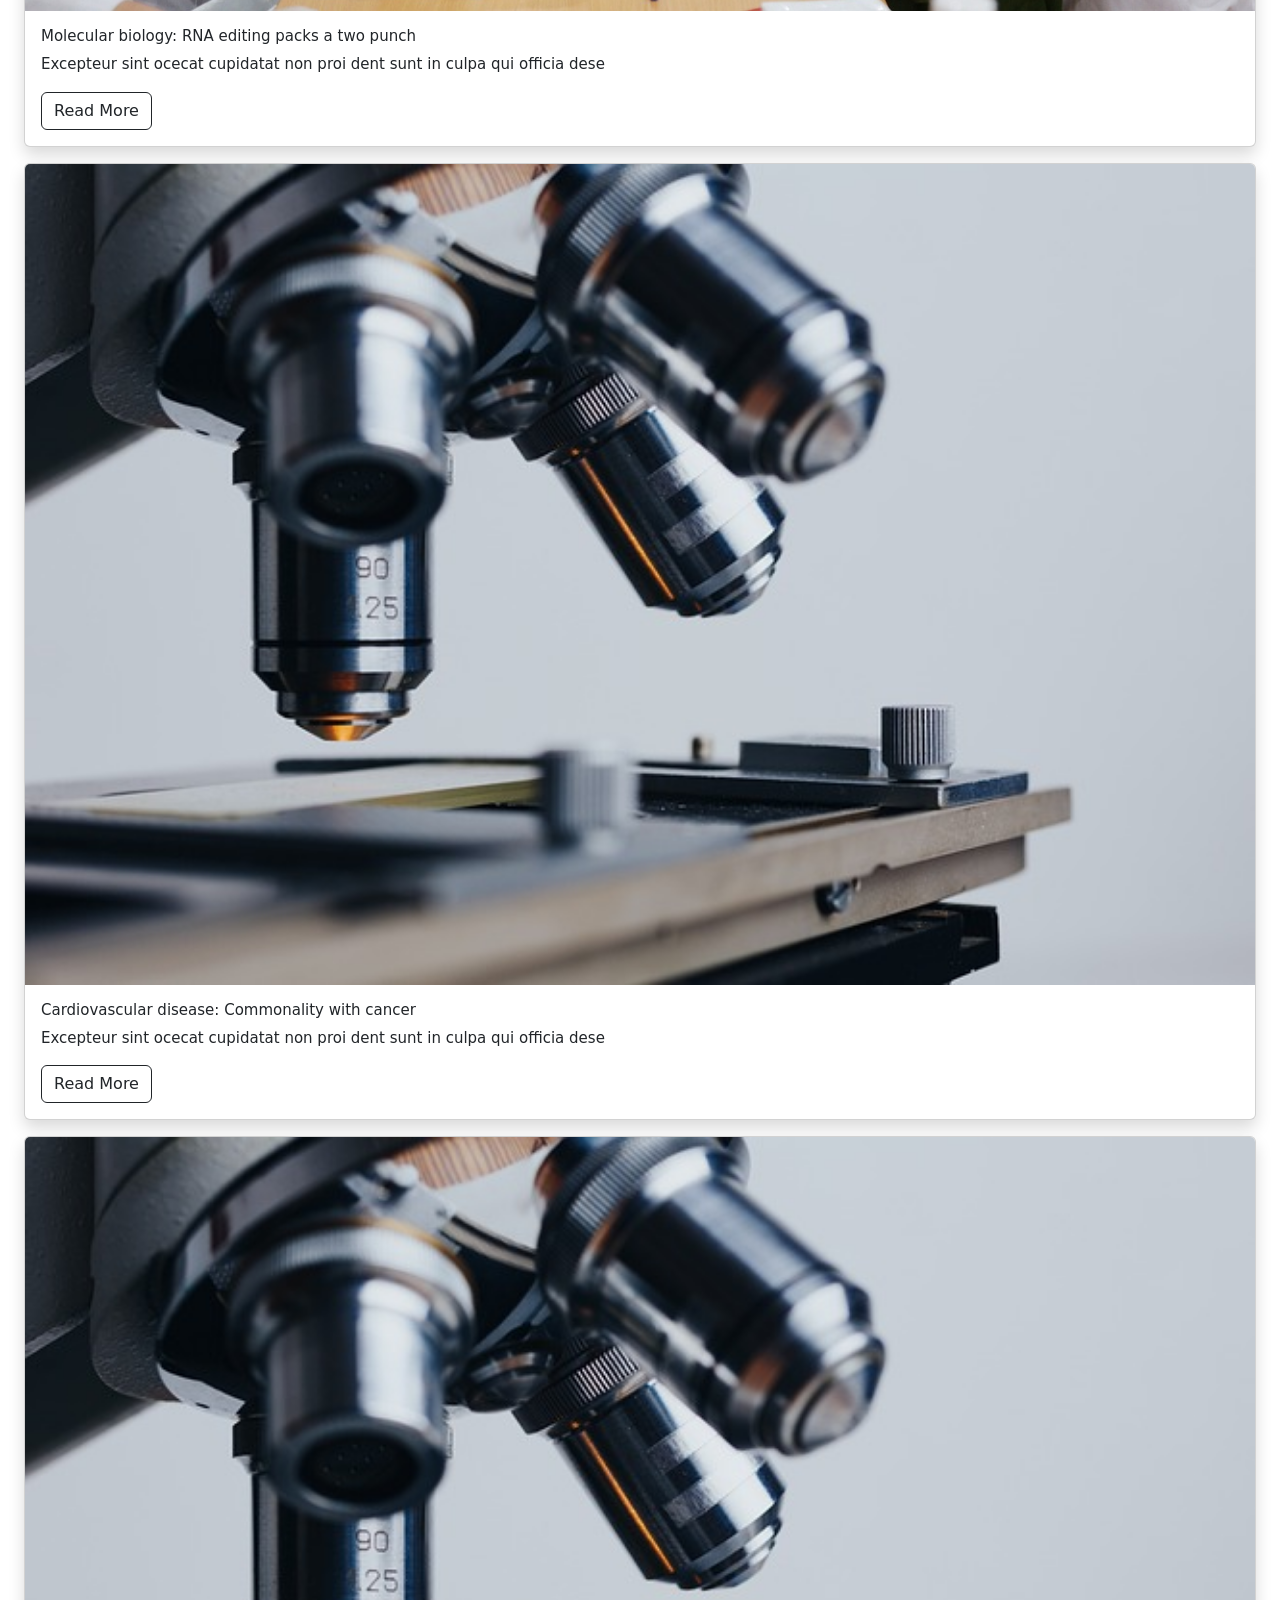
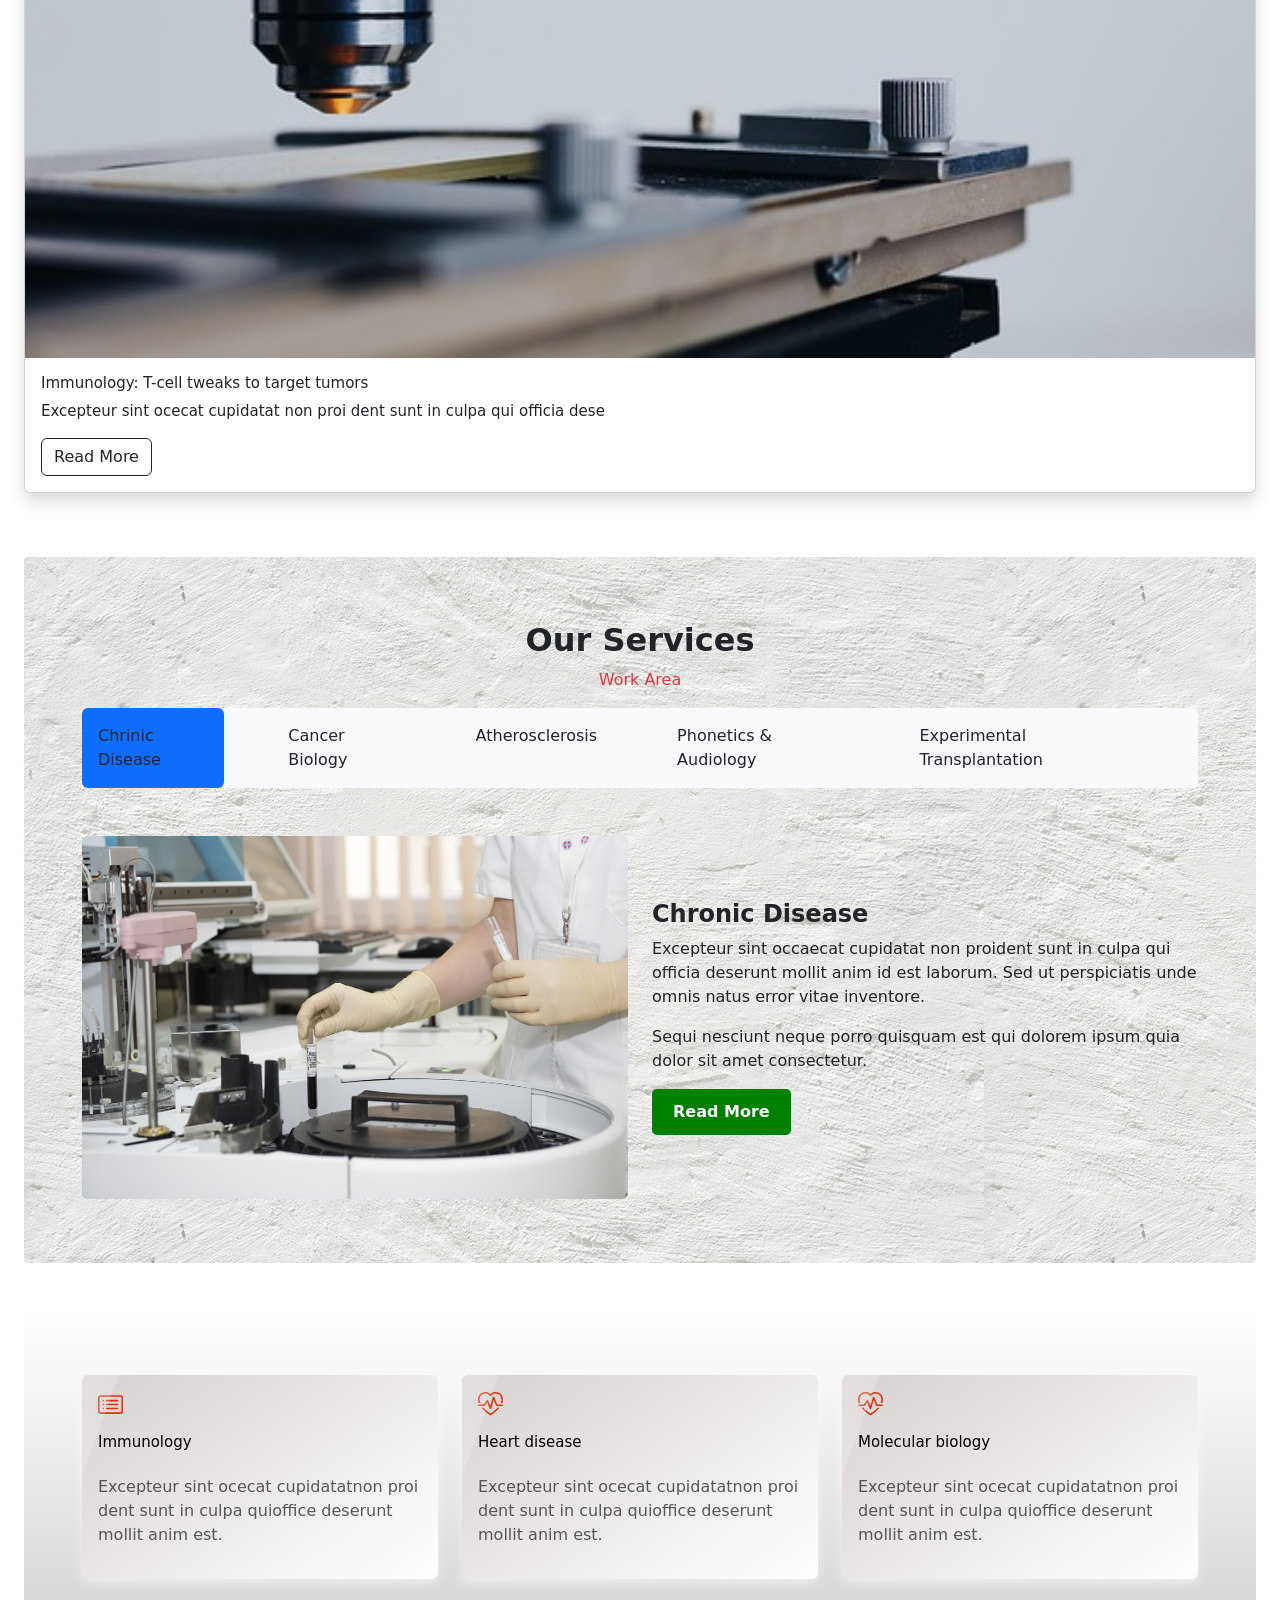
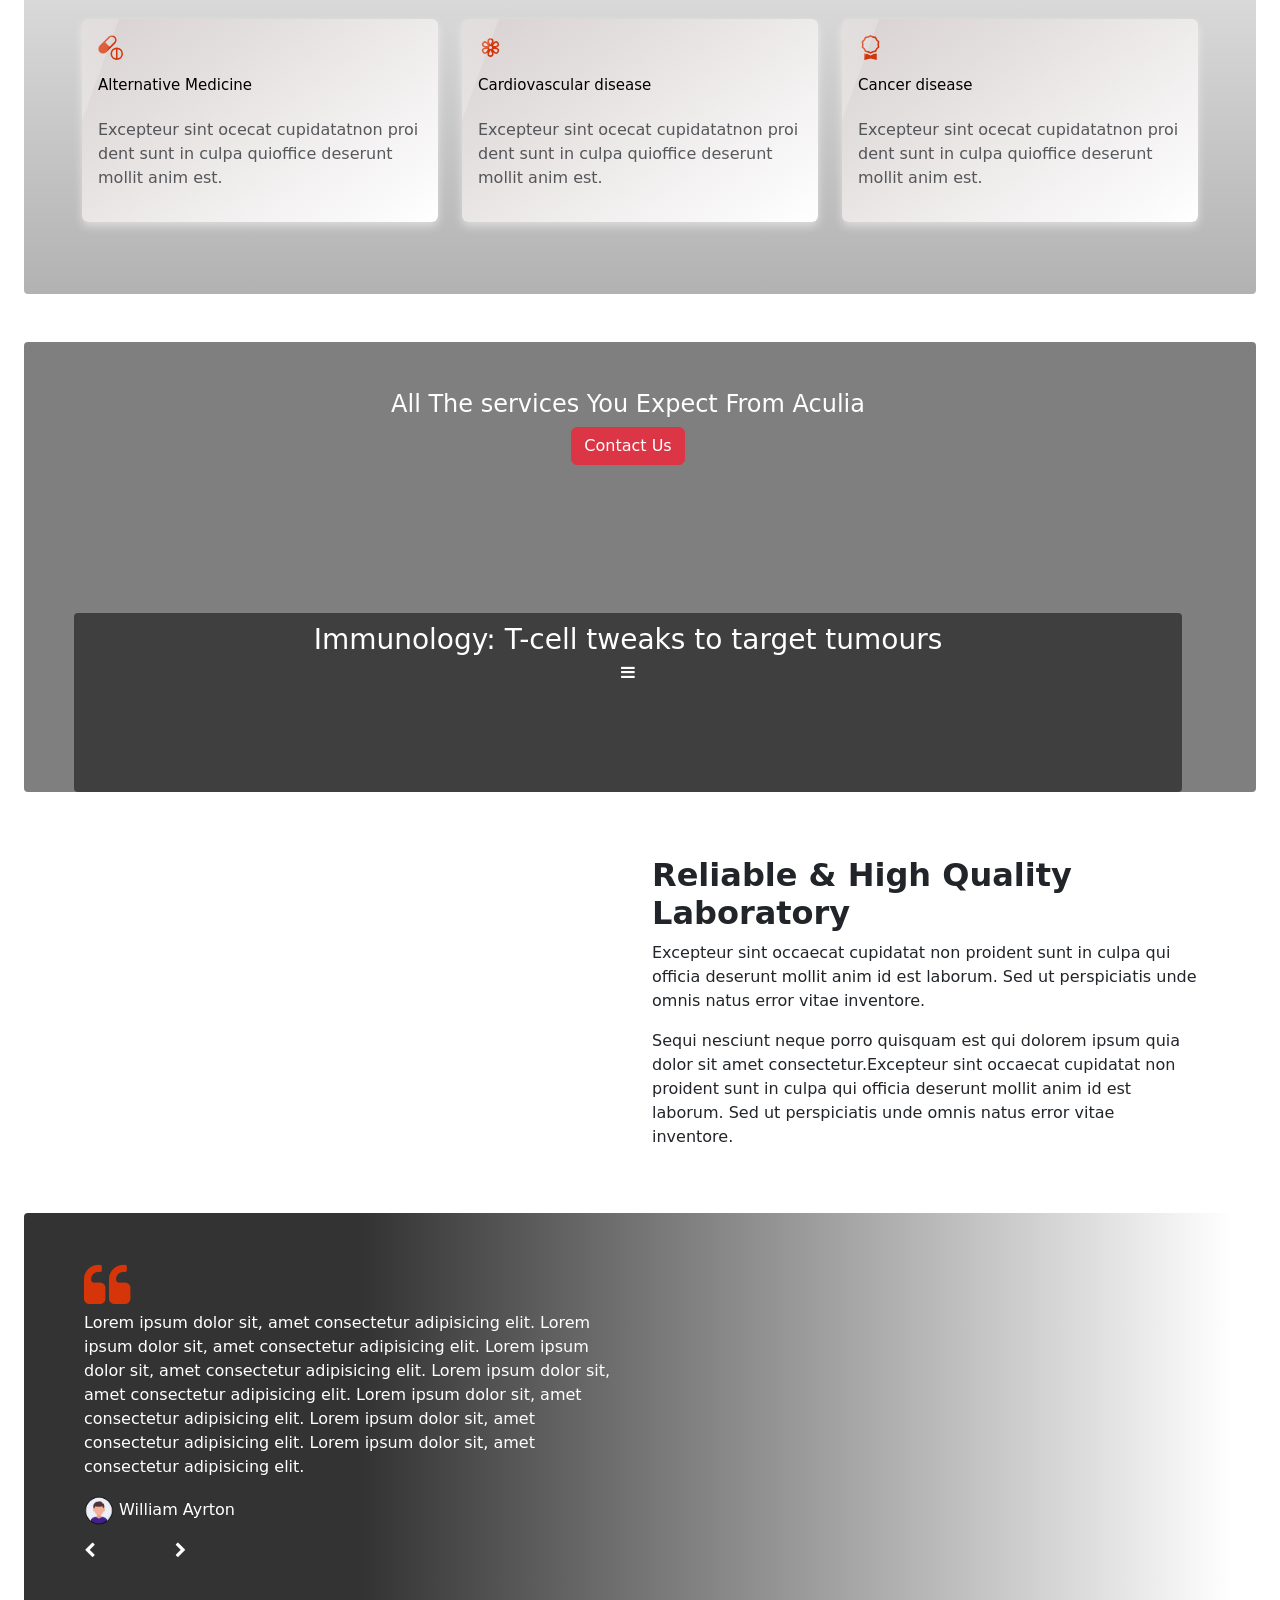
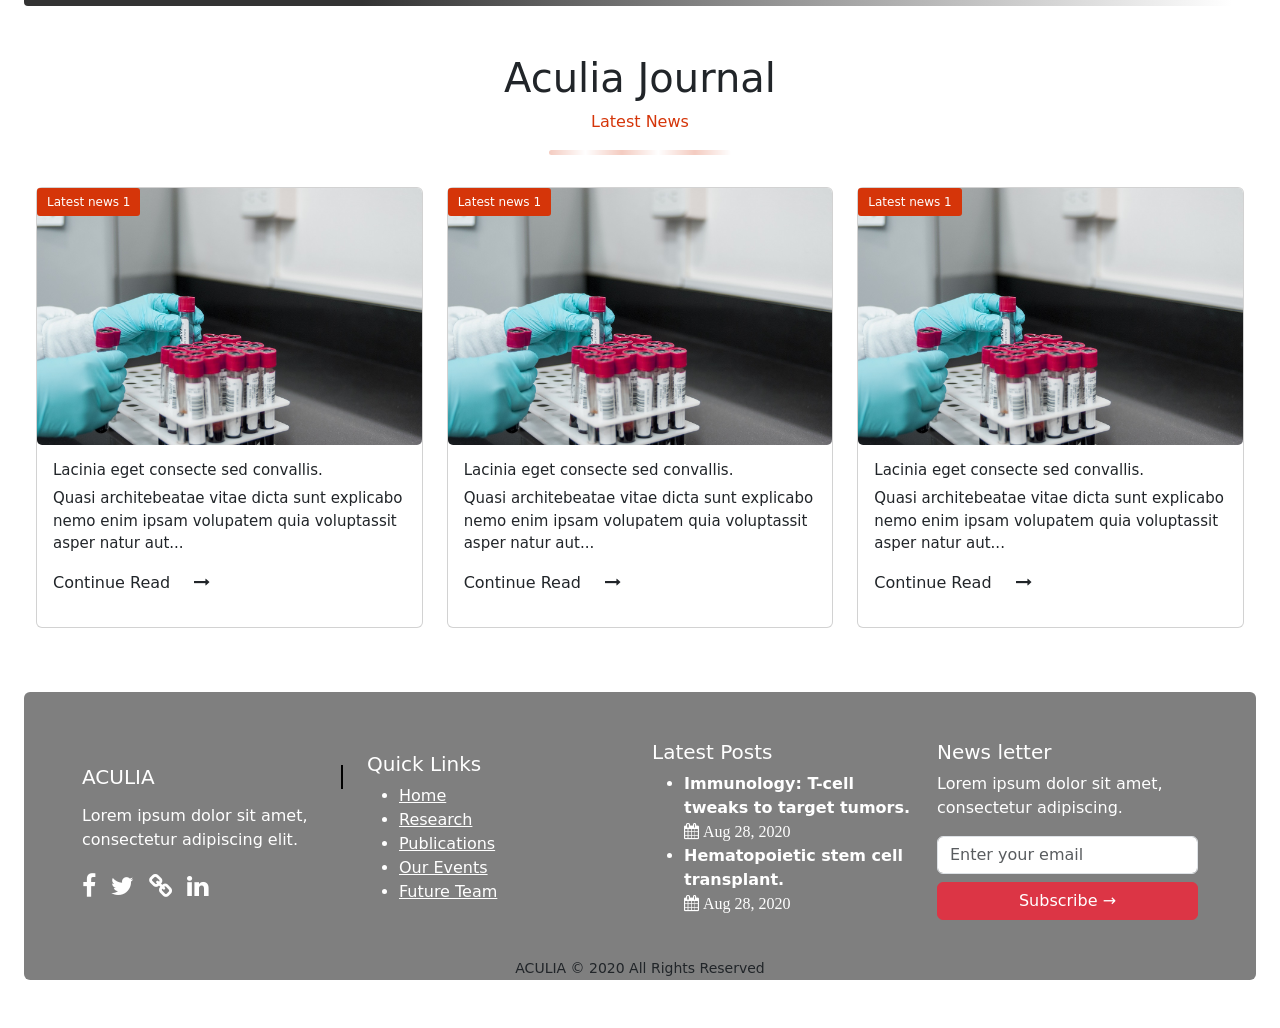
==== commit c60796f4: "[UPDATE] changes" ====
--- a/Exercise 5 bootstrap/index.html
+++ b/Exercise 5 bootstrap/index.html
@@ -220,19 +220,19 @@
       <nav class="nav navbar-expand-sm justify-content-center bg-light rounded">
         <ul class="navbar-nav nav-pills" role="tablist">
           <li class="navbar-list">
-            <a class="nav-link active mr-3" data-bs-toggle="tab" href="#chronic">Chrinic Disease</a>
+            <a class="nav-link active mr-5 p-3" data-bs-toggle="tab" href="#chronic">Chrinic Disease</a>
           </li>
           <li class="navbar-list">
-            <a class="nav-link mr-3" data-bs-toggle="tab" href="#phonetics">Cancer Biology</a>
+            <a class="nav-link mr-5 p-3" data-bs-toggle="tab" href="#phonetics">Cancer Biology</a>
           </li>
           <li class="navbar-list">
-            <a class="nav-link mr-3" data-bs-toggle="tab" href="#corona">Atherosclerosis</a>
+            <a class="nav-link mr-5 p-3" data-bs-toggle="tab" href="#corona">Atherosclerosis</a>
           </li>
           <li class="navbar-list">
-            <a class="nav-link mr-3" data-bs-toggle="tab" href="#Audiology">Phonetics & Audiology</a>
+            <a class="nav-link mr-5 p-3" data-bs-toggle="tab" href="#Audiology">Phonetics & Audiology</a>
           </li>
           <li class="navbar-list">
-            <a class="nav-link mr-3" data-bs-toggle="tab" href="#Experimental">Experimental Transplantation</a>
+            <a class="nav-link mr-5 p-3" data-bs-toggle="tab" href="#Experimental">Experimental Transplantation</a>
           </li>
         </ul>
       </nav>
